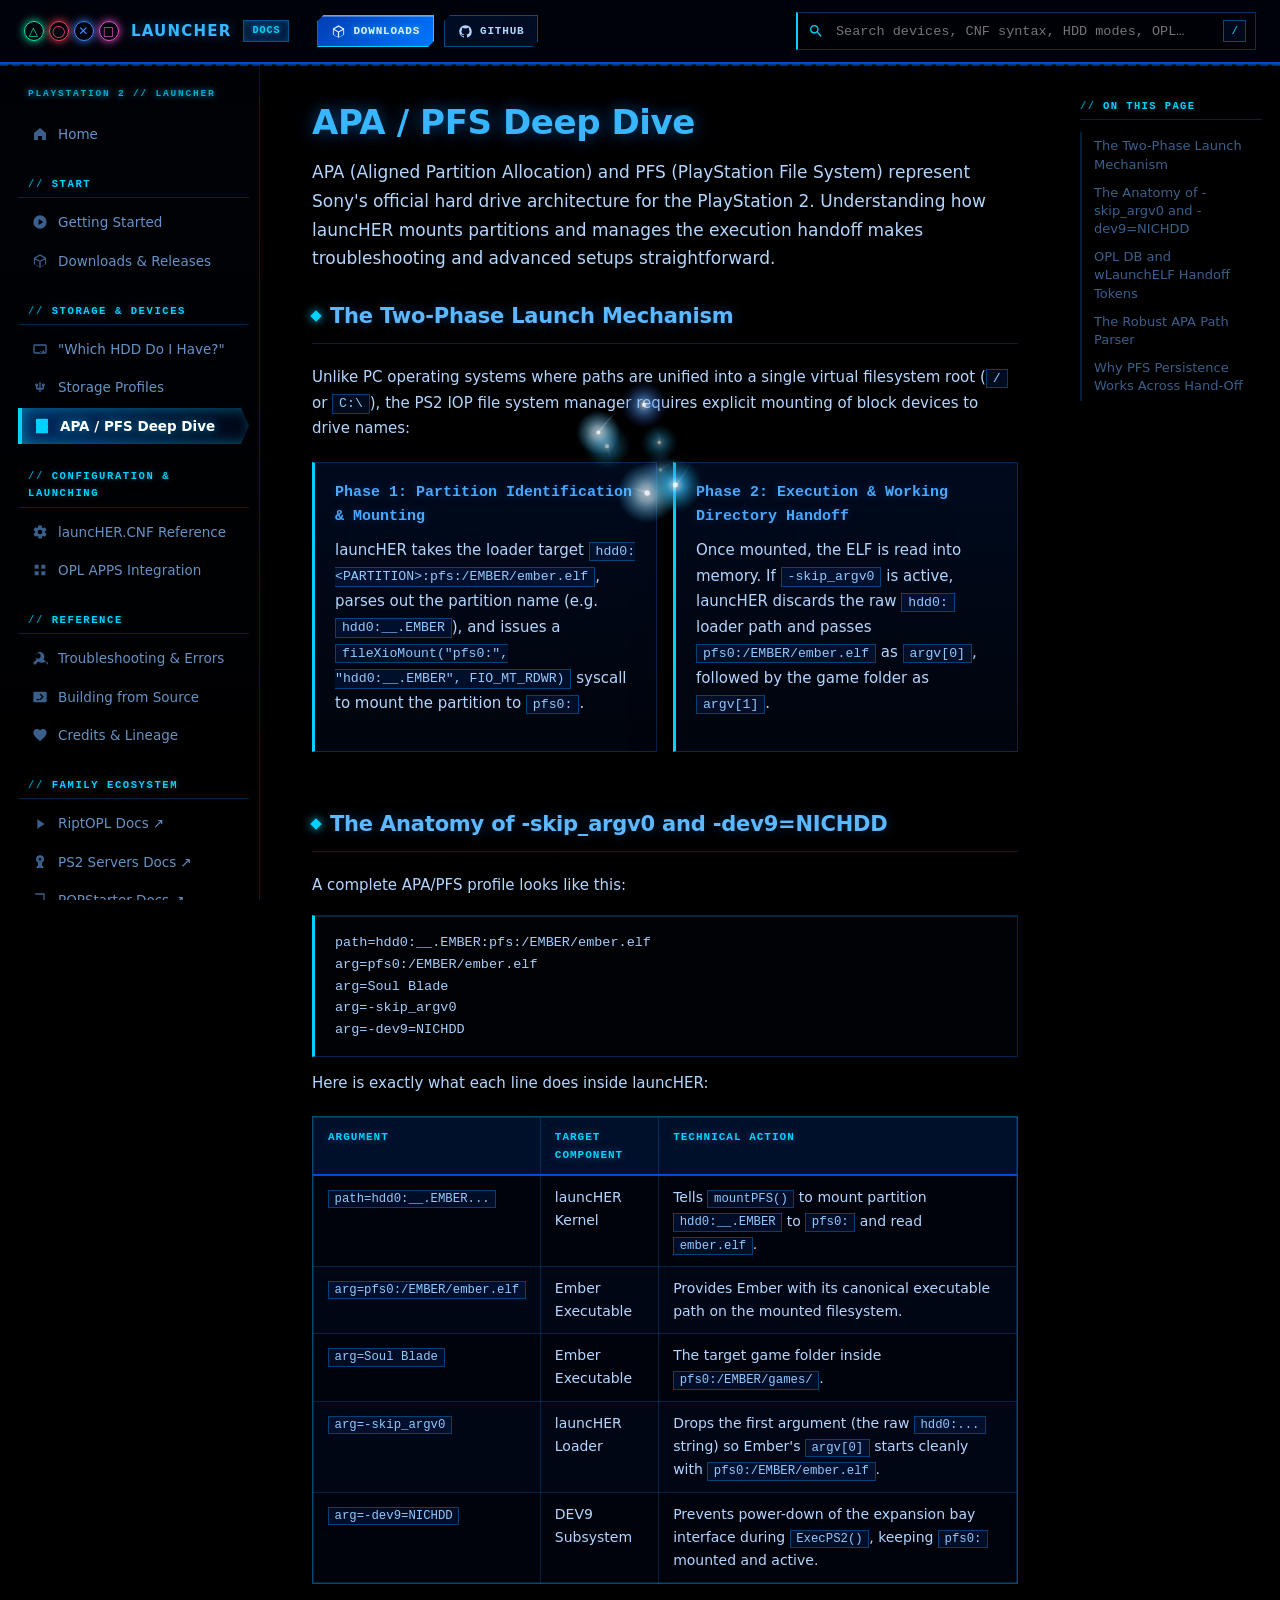
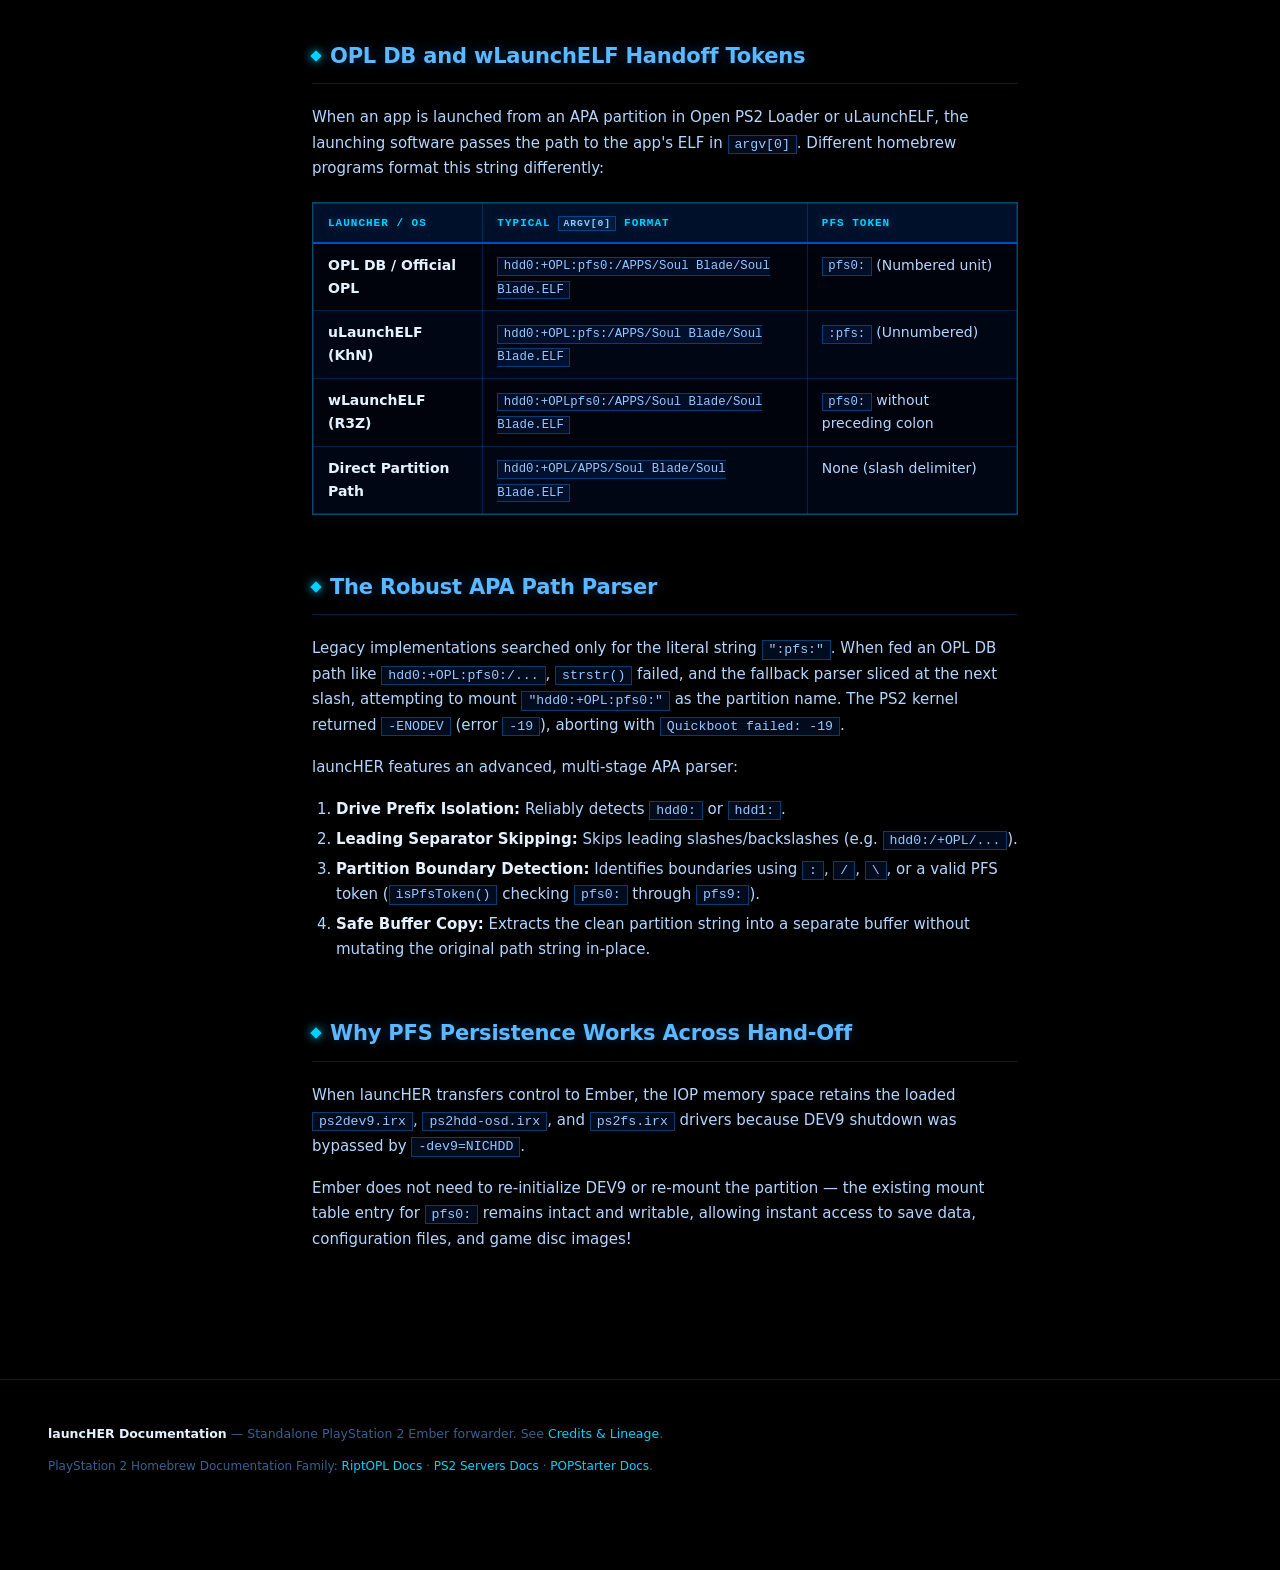
==== docs/apa-pfs.html @ 9c0eaa21 "docs: add GitHub Pages documentation suite Adds comprehensive GitHub Pages documentation matching Ri" ====
<!doctype html><html lang="en"><head>
<meta charset="utf-8"><meta name="viewport" content="width=device-width,initial-scale=1">
<title>APA / PFS Deep Dive · launcHER Docs</title>
<meta name="description" content="Technical deep dive into PlayStation 2 APA partitions, PFS filesystem mounting, OPL DB handoff tokens, and driver persistence for Ember.">
<link rel="icon" type="image/svg+xml" href="assets/favicon.svg">
<link rel="icon" type="image/png" href="assets/favicon.png">
<meta property="og:site_name" content="launcHER Docs">
<meta property="og:type" content="website">
<link rel="stylesheet" href="assets/style.css">
</head><body data-base="">
<header class="topbar">
  <button class="menu-btn" aria-label="Menu">☰</button>
  <a class="brand" href="index.html">
    <span class="psbtns"><i class="tri">&#9651;</i><i class="cir">&#9711;</i><i class="cro">&#10005;</i><i class="squ">&#9633;</i></span>
    launcHER <small>DOCS</small></a>
  <div class="topbar-actions">
    <a class="topbar-btn primary" href="releases.html" title="Downloads &amp; Releases"><span class="icon icon-releases"></span>Downloads</a>
    <a class="topbar-btn" href="https://github.com/NathanNeurotic/launcHER" target="_blank" rel="noopener" title="GitHub Repository"><span class="icon icon-github"></span>GitHub</a>
  </div>
  <div class="search">
    <span class="ico"></span>
    <input id="q" type="search" placeholder="Search devices, CNF syntax, HDD modes, OPL…  ( / )" autocomplete="off">
    <kbd>/</kbd>
    <div id="results"></div>
  </div>
</header>
<canvas id="ps2-orbs" class="ps2-orbs-canvas" aria-hidden="true"></canvas>
<div class="layout">
  <nav class="sidebar">
    <div class="sidebar-brand-sub">PLAYSTATION 2 // LAUNCHER</div>
    <a href="index.html"><span class="icon icon-home"></span>Home</a>

    <h4>Start</h4>
    <a href="getting-started.html"><span class="icon icon-start"></span>Getting Started</a>
    <a href="releases.html"><span class="icon icon-releases"></span>Downloads &amp; Releases</a>

    <h4>Storage &amp; Devices</h4>
    <a href="hdd-modes.html"><span class="icon icon-hdd"></span>"Which HDD Do I Have?"</a>
    <a href="storage-profiles.html"><span class="icon icon-usb"></span>Storage Profiles</a>
    <a href="apa-pfs.html" class="active"><span class="icon icon-server"></span>APA / PFS Deep Dive</a>

    <h4>Configuration &amp; Launching</h4>
    <a href="configuration.html"><span class="icon icon-settings"></span>launcHER.CNF Reference</a>
    <a href="opl-apps.html"><span class="icon icon-apps"></span>OPL APPS Integration</a>

    <h4>Reference</h4>
    <a href="troubleshooting.html"><span class="icon icon-troubleshoot"></span>Troubleshooting &amp; Errors</a>
    <a href="building.html"><span class="icon icon-terminal"></span>Building from Source</a>
    <a href="credits.html"><span class="icon icon-credits"></span>Credits &amp; Lineage</a>

    <h4 style="margin-top:24px;">Family Ecosystem</h4>
    <a href="https://nathanneurotic.github.io/Open-PS2-Loader/"><span class="icon icon-play"></span>RiptOPL Docs ↗</a>
    <a href="https://nathanneurotic.github.io/PS2-Servers/"><span class="icon icon-netboot"></span>PS2 Servers Docs ↗</a>
    <a href="https://nathanneurotic.github.io/POPSLoader/"><span class="icon icon-book"></span>POPStarter Docs ↗</a>
  </nav>
  <main class="content">

<h1>APA / PFS <span class="g">Deep Dive</span></h1>
<p class="lead">
  APA (Aligned Partition Allocation) and PFS (PlayStation File System) represent Sony's official hard drive architecture for the PlayStation 2. Understanding how launcHER mounts partitions and manages the execution handoff makes troubleshooting and advanced setups straightforward.
</p>

<h2 id="two-phase-handoff">The Two-Phase Launch Mechanism</h2>
<p>
  Unlike PC operating systems where paths are unified into a single virtual filesystem root (<code>/</code> or <code>C:\</code>), the PS2 IOP file system manager requires explicit mounting of block devices to drive names:
</p>

<div class="cards">
  <article class="card">
    <h3>Phase 1: Partition Identification &amp; Mounting</h3>
    <p>
      launcHER takes the loader target <code>hdd0:&lt;PARTITION&gt;:pfs:/EMBER/ember.elf</code>, parses out the partition name (e.g. <code>hdd0:__.EMBER</code>), and issues a <code>fileXioMount("pfs0:", "hdd0:__.EMBER", FIO_MT_RDWR)</code> syscall to mount the partition to <code>pfs0:</code>.
    </p>
  </article>
  <article class="card">
    <h3>Phase 2: Execution &amp; Working Directory Handoff</h3>
    <p>
      Once mounted, the ELF is read into memory. If <code>-skip_argv0</code> is active, launcHER discards the raw <code>hdd0:</code> loader path and passes <code>pfs0:/EMBER/ember.elf</code> as <code>argv[0]</code>, followed by the game folder as <code>argv[1]</code>.
    </p>
  </article>
</div>

<h2 id="why-skip-argv0">The Anatomy of -skip_argv0 and -dev9=NICHDD</h2>
<p>
  A complete APA/PFS profile looks like this:
</p>
<pre><code>path=hdd0:__.EMBER:pfs:/EMBER/ember.elf
arg=pfs0:/EMBER/ember.elf
arg=Soul Blade
arg=-skip_argv0
arg=-dev9=NICHDD</code></pre>

<p>
  Here is exactly what each line does inside launcHER:
</p>

<div class="table-wrap">
  <table>
    <thead>
      <tr>
        <th>Argument</th>
        <th>Target Component</th>
        <th>Technical Action</th>
      </tr>
    </thead>
    <tbody>
      <tr>
        <td><code>path=hdd0:__.EMBER...</code></td>
        <td>launcHER Kernel</td>
        <td>Tells <code>mountPFS()</code> to mount partition <code>hdd0:__.EMBER</code> to <code>pfs0:</code> and read <code>ember.elf</code>.</td>
      </tr>
      <tr>
        <td><code>arg=pfs0:/EMBER/ember.elf</code></td>
        <td>Ember Executable</td>
        <td>Provides Ember with its canonical executable path on the mounted filesystem.</td>
      </tr>
      <tr>
        <td><code>arg=Soul Blade</code></td>
        <td>Ember Executable</td>
        <td>The target game folder inside <code>pfs0:/EMBER/games/</code>.</td>
      </tr>
      <tr>
        <td><code>arg=-skip_argv0</code></td>
        <td>launcHER Loader</td>
        <td>Drops the first argument (the raw <code>hdd0:...</code> string) so Ember's <code>argv[0]</code> starts cleanly with <code>pfs0:/EMBER/ember.elf</code>.</td>
      </tr>
      <tr>
        <td><code>arg=-dev9=NICHDD</code></td>
        <td>DEV9 Subsystem</td>
        <td>Prevents power-down of the expansion bay interface during <code>ExecPS2()</code>, keeping <code>pfs0:</code> mounted and active.</td>
      </tr>
    </tbody>
  </table>
</div>

<h2 id="opl-handoff-tokens">OPL DB and wLaunchELF Handoff Tokens</h2>
<p>
  When an app is launched from an APA partition in Open PS2 Loader or uLaunchELF, the launching software passes the path to the app's ELF in <code>argv[0]</code>. Different homebrew programs format this string differently:
</p>

<div class="table-wrap">
  <table>
    <thead>
      <tr>
        <th>Launcher / OS</th>
        <th>Typical <code>argv[0]</code> Format</th>
        <th>PFS Token</th>
      </tr>
    </thead>
    <tbody>
      <tr>
        <td><b>OPL DB / Official OPL</b></td>
        <td><code>hdd0:+OPL:pfs0:/APPS/Soul Blade/Soul Blade.ELF</code></td>
        <td><code>pfs0:</code> (Numbered unit)</td>
      </tr>
      <tr>
        <td><b>uLaunchELF (KhN)</b></td>
        <td><code>hdd0:+OPL:pfs:/APPS/Soul Blade/Soul Blade.ELF</code></td>
        <td><code>:pfs:</code> (Unnumbered)</td>
      </tr>
      <tr>
        <td><b>wLaunchELF (R3Z)</b></td>
        <td><code>hdd0:+OPLpfs0:/APPS/Soul Blade/Soul Blade.ELF</code></td>
        <td><code>pfs0:</code> without preceding colon</td>
      </tr>
      <tr>
        <td><b>Direct Partition Path</b></td>
        <td><code>hdd0:+OPL/APPS/Soul Blade/Soul Blade.ELF</code></td>
        <td>None (slash delimiter)</td>
      </tr>
    </tbody>
  </table>
</div>

<h2 id="parser-architecture">The Robust APA Path Parser</h2>
<p>
  Legacy implementations searched only for the literal string <code>":pfs:"</code>. When fed an OPL DB path like <code>hdd0:+OPL:pfs0:/...</code>, <code>strstr()</code> failed, and the fallback parser sliced at the next slash, attempting to mount <code>"hdd0:+OPL:pfs0:"</code> as the partition name. The PS2 kernel returned <code>-ENODEV</code> (error <code>-19</code>), aborting with <code>Quickboot failed: -19</code>.
</p>
<p>
  launcHER features an advanced, multi-stage APA parser:
</p>
<ol>
  <li><b>Drive Prefix Isolation:</b> Reliably detects <code>hdd0:</code> or <code>hdd1:</code>.</li>
  <li><b>Leading Separator Skipping:</b> Skips leading slashes/backslashes (e.g. <code>hdd0:/+OPL/...</code>).</li>
  <li><b>Partition Boundary Detection:</b> Identifies boundaries using <code>:</code>, <code>/</code>, <code>\</code>, or a valid PFS token (<code>isPfsToken()</code> checking <code>pfs0:</code> through <code>pfs9:</code>).</li>
  <li><b>Safe Buffer Copy:</b> Extracts the clean partition string into a separate buffer without mutating the original path string in-place.</li>
</ol>

<h2 id="pfs-persistence">Why PFS Persistence Works Across Hand-Off</h2>
<p>
  When launcHER transfers control to Ember, the IOP memory space retains the loaded <code>ps2dev9.irx</code>, <code>ps2hdd-osd.irx</code>, and <code>ps2fs.irx</code> drivers because DEV9 shutdown was bypassed by <code>-dev9=NICHDD</code>.
</p>
<p>
  Ember does not need to re-initialize DEV9 or re-mount the partition — the existing mount table entry for <code>pfs0:</code> remains intact and writable, allowing instant access to save data, configuration files, and game disc images!
</p>

</main>
  <aside class="toc"><div class="toc-h">On this page</div><nav id="toc-nav"></nav></aside>
</div>
<footer>
  <p><b>launcHER Documentation</b> &mdash; Standalone PlayStation 2 Ember forwarder.
  See <a href="credits.html">Credits &amp; Lineage</a>.</p>
  <p class="prov-inline">PlayStation 2 Homebrew Documentation Family:
  <a href="https://nathanneurotic.github.io/Open-PS2-Loader/">RiptOPL Docs</a> &middot;
  <a href="https://nathanneurotic.github.io/PS2-Servers/">PS2 Servers Docs</a> &middot;
  <a href="https://nathanneurotic.github.io/POPSLoader/">POPStarter Docs</a>.</p>
</footer>
<script src="assets/app.js"></script>
</body></html>
---- docs/assets/style.css ----
/* RiptOPL Docs — Authentic PlayStation 2 OSDSYS Menu & Boot Screen Design System.
   Theme: Pitch black void, drifting volumetric dark blue fog, luminous ice-blue typography, sharp silicon edges.
   100% self-contained (zero external CDN or web font dependencies). */
:root {
  /* PS2 OSDSYS Pitch Black & Dark Blue Fog Void */
  --bg: #000000;
  --bg-deep: #000206;
  --bg-fog: #000918;
  --panel: rgba(0, 10, 28, 0.85);
  --panel2: rgba(0, 16, 42, 0.90);
  --panel-hover: rgba(0, 26, 68, 0.95);

  /* Authentic PS2 OSDSYS Phosphor / Crystal Blue Typography */
  --ink: #b2d6ff;         /* Pale luminous ice-blue body text (sharp, readable, AAA contrast on black) */
  --ink-bright: #e4f2ff;  /* Emphasized white-blue crystal highlight */
  --ink2: #6592c6;        /* Medium atmospheric console blue for secondary text */
  --ink3: #3b5f8c;        /* Deep twilight navy for subtle details and borders */

  /* PS2 Laser Lines & Silicon Traces */
  --line: rgba(0, 140, 255, 0.22);
  --line2: rgba(0, 180, 255, 0.42);
  --line-glow: rgba(0, 210, 255, 0.75);

  /* PS2 Luminescence & System Accents */
  --ps-blue: #004cd0;
  --ps-cyan: #00d2ff;
  --ps-text-blue: #38b6ff;
  --accent: #0070f0;
  --accent2: #48a8ff;
  --accent-ghost: rgba(0, 110, 255, 0.16);
  --accent-glow: rgba(0, 200, 255, 0.45);

  /* Authentic PlayStation Controller Jewel Tones */
  --ps-tri: #00f0aa;
  --ps-o: #ff4359;
  --ps-x: #4488ff;
  --ps-sq: #f055d0;

  /* System Telemetry & Status */
  --good: #00f0aa;
  --warn: #ffb830;
  --bad: #ff4359;
  --info: #00d2ff;

  /* System Font Stacks */
  --mono: ui-monospace, "Cascadia Code", "Consolas", "SF Mono", Menlo, monospace;
  --sans: "Segoe UI", system-ui, -apple-system, Roboto, Helvetica, Arial, sans-serif;
  --maxw: 1380px;
}

* { box-sizing: border-box; }
html { scroll-behavior: smooth; background-color: #000000; }

body {
  margin: 0;
  color: var(--ink);
  font-family: var(--sans);
  font-size: 15px;
  line-height: 1.65;
  -webkit-font-smoothing: antialiased;
  -moz-osx-font-smoothing: grayscale;
  background-color: #000000;
  position: relative;
  min-height: 100vh;
  overflow-x: hidden;
}

/* ---- PS2 OSDSYS Volumetric Dark Blue Fog Atmosphere ---- */
body::before {
  content: "";
  position: fixed;
  top: -10%;
  left: -10%;
  width: 120%;
  height: 120%;
  z-index: -2;
  pointer-events: none;
  background-color: #000000;
  background-image:
    /* Swirling clusters of deep royal / midnight blue fog banks */
    radial-gradient(ellipse 950px 650px at 15% 15%, rgba(0, 34, 100, 0.50), transparent 72%),
    radial-gradient(ellipse 1100px 750px at 85% 25%, rgba(0, 50, 140, 0.42), transparent 70%),
    radial-gradient(ellipse 850px 700px at 50% 60%, rgba(0, 20, 68, 0.60), transparent 75%),
    radial-gradient(ellipse 1200px 900px at 20% 85%, rgba(0, 38, 115, 0.46), transparent 72%),
    radial-gradient(ellipse 950px 650px at 80% 90%, rgba(0, 30, 88, 0.52), transparent 70%),
    /* Dense central atmospheric void */
    radial-gradient(circle 800px at 50% 30%, rgba(0, 22, 65, 0.65), transparent 75%);
  background-size: 100% 100%;
  animation: osd-fog-drift 26s ease-in-out infinite alternate;
  will-change: transform;
}

@keyframes osd-fog-drift {
  0% {
    transform: scale(1) translate(0, 0);
    opacity: 0.85;
  }
  50% {
    transform: scale(1.04) translate(-1.5%, 2%);
    opacity: 1;
  }
  100% {
    transform: scale(1.02) translate(1.5%, -1.5%);
    opacity: 0.90;
  }
}

/* PS2 Seven Towers Vertical Data Pillars & Atmospheric Vignette */
body::after {
  content: "";
  position: fixed;
  top: 0;
  left: 0;
  right: 0;
  bottom: 0;
  z-index: -1;
  pointer-events: none;
  background-image:
    /* Seven Towers architectural sound pillar light shafts in the background */
    repeating-linear-gradient(90deg, transparent 0, transparent 116px, rgba(0, 100, 255, 0.015) 116px, rgba(0, 180, 255, 0.04) 118px, transparent 120px),
    /* Faint CRT OSD phosphor line texture */
    linear-gradient(rgba(0, 0, 0, 0) 50%, rgba(0, 0, 0, 0.22) 50%),
    /* Deep black edge vignette keeping the focus centered */
    radial-gradient(ellipse at 50% 45%, transparent 45%, rgba(0, 0, 0, 0.82) 100%);
  background-size: 960px 100%, 100% 4px, 100% 100%;
}

a { color: var(--ps-cyan); text-decoration: none; transition: all 0.15s ease; }
a:hover { color: #ffffff; text-shadow: 0 0 10px var(--ps-cyan); text-decoration: none; }
strong, b { color: var(--ink-bright); font-weight: 700; }
code, kbd, pre { font-family: var(--mono); }
img { max-width: 100%; border: 1px solid var(--line2); }

/* ---- Console Vector Icon System ---- */
.icon {
  display: inline-block;
  width: 16px;
  height: 16px;
  vertical-align: -0.15em;
  background-color: currentColor;
  -webkit-mask-size: contain;
  mask-size: contain;
  -webkit-mask-repeat: no-repeat;
  mask-repeat: no-repeat;
  -webkit-mask-position: center;
  mask-position: center;
  flex-shrink: 0;
  transition: transform 0.15s ease, filter 0.15s ease;
}

.icon-home { -webkit-mask-image: url('data:image/svg+xml,%3Csvg%20xmlns%3D%22http%3A//www.w3.org/2000/svg%22%20viewBox%3D%220%200%2024%2024%22%3E%3Cpath%20fill%3D%22%23000%22%20d%3D%22M3%2010.5L12%203l9%207.5V20a1%201%200%200%201-1%201h-5v-6h-6v6H4a1%201%200%200%201-1-1v-9.5z%22/%3E%3C/svg%3E'); mask-image: url('data:image/svg+xml,%3Csvg%20xmlns%3D%22http%3A//www.w3.org/2000/svg%22%20viewBox%3D%220%200%2024%2024%22%3E%3Cpath%20fill%3D%22%23000%22%20d%3D%22M3%2010.5L12%203l9%207.5V20a1%201%200%200%201-1%201h-5v-6h-6v6H4a1%201%200%200%201-1-1v-9.5z%22/%3E%3C/svg%3E'); }
.icon-start { -webkit-mask-image: url('data:image/svg+xml,%3Csvg%20xmlns%3D%22http%3A//www.w3.org/2000/svg%22%20viewBox%3D%220%200%2024%2024%22%3E%3Cpath%20fill%3D%22%23000%22%20d%3D%22M12%202a10%2010%200%201%200%2010%2010A10%2010%200%200%200%2012%202zm-2%2014.5v-9l7%204.5-7%204.5z%22/%3E%3C/svg%3E'); mask-image: url('data:image/svg+xml,%3Csvg%20xmlns%3D%22http%3A//www.w3.org/2000/svg%22%20viewBox%3D%220%200%2024%2024%22%3E%3Cpath%20fill%3D%22%23000%22%20d%3D%22M12%202a10%2010%200%201%200%2010%2010A10%2010%200%200%200%2012%202zm-2%2014.5v-9l7%204.5-7%204.5z%22/%3E%3C/svg%3E'); }
.icon-install { -webkit-mask-image: url('data:image/svg+xml,%3Csvg%20xmlns%3D%22http%3A//www.w3.org/2000/svg%22%20viewBox%3D%220%200%2024%2024%22%3E%3Cpath%20fill%3D%22%23000%22%20d%3D%22M19%209h-4V3H9v6H5l7%207%207-7zM5%2018v2h14v-2H5z%22/%3E%3C/svg%3E'); mask-image: url('data:image/svg+xml,%3Csvg%20xmlns%3D%22http%3A//www.w3.org/2000/svg%22%20viewBox%3D%220%200%2024%2024%22%3E%3Cpath%20fill%3D%22%23000%22%20d%3D%22M19%209h-4V3H9v6H5l7%207%207-7zM5%2018v2h14v-2H5z%22/%3E%3C/svg%3E'); }
.icon-usb { -webkit-mask-image: url('data:image/svg+xml,%3Csvg%20xmlns%3D%22http%3A//www.w3.org/2000/svg%22%20viewBox%3D%220%200%2024%2024%22%3E%3Cpath%20fill%3D%22%23000%22%20d%3D%22M15%207v4h1v2h-3V8h1L12%204%2010%208h1v5H8v-2h1V7H5v4h1v3a2%202%200%200%200%202%202h3v4h2v-4h3a2%202%200%200%200%202-2v-3h1V7h-4z%22/%3E%3C/svg%3E'); mask-image: url('data:image/svg+xml,%3Csvg%20xmlns%3D%22http%3A//www.w3.org/2000/svg%22%20viewBox%3D%220%200%2024%2024%22%3E%3Cpath%20fill%3D%22%23000%22%20d%3D%22M15%207v4h1v2h-3V8h1L12%204%2010%208h1v5H8v-2h1V7H5v4h1v3a2%202%200%200%200%202%202h3v4h2v-4h3a2%202%200%200%200%202-2v-3h1V7h-4z%22/%3E%3C/svg%3E'); }
.icon-mmce { -webkit-mask-image: url('data:image/svg+xml,%3Csvg%20xmlns%3D%22http%3A//www.w3.org/2000/svg%22%20viewBox%3D%220%200%2024%2024%22%3E%3Cpath%20fill%3D%22%23000%22%20d%3D%22M18%202H9L4%207v14a1%201%200%200%200%201%201h13a1%201%200%200%200%201-1V3a1%201%200%200%200-1-1zm-1%2018H6V8.5L9.5%204H17v16zm-7-11h2v4h-2zm3%200h2v4h-2z%22/%3E%3C/svg%3E'); mask-image: url('data:image/svg+xml,%3Csvg%20xmlns%3D%22http%3A//www.w3.org/2000/svg%22%20viewBox%3D%220%200%2024%2024%22%3E%3Cpath%20fill%3D%22%23000%22%20d%3D%22M18%202H9L4%207v14a1%201%200%200%200%201%201h13a1%201%200%200%200%201-1V3a1%201%200%200%200-1-1zm-1%2018H6V8.5L9.5%204H17v16zm-7-11h2v4h-2zm3%200h2v4h-2z%22/%3E%3C/svg%3E'); }
.icon-smb { -webkit-mask-image: url('data:image/svg+xml,%3Csvg%20xmlns%3D%22http%3A//www.w3.org/2000/svg%22%20viewBox%3D%220%200%2024%2024%22%3E%3Cpath%20fill%3D%22%23000%22%20d%3D%22M4%204h16a1%201%200%200%201%201%201v5a1%201%200%200%201-1%201H4a1%201%200%200%201-1-1V5a1%201%200%200%201%201-1zm0%209h16a1%201%200%200%201%201%201v5a1%201%200%200%201-1%201H4a1%201%200%200%201-1-1v-5a1%201%200%200%201%201-1zm2-7v2h2V6H6zm0%209v2h2v-2H6zm10-9h2v2h-2V6zm0%209h2v2h-2v-2z%22/%3E%3C/svg%3E'); mask-image: url('data:image/svg+xml,%3Csvg%20xmlns%3D%22http%3A//www.w3.org/2000/svg%22%20viewBox%3D%220%200%2024%2024%22%3E%3Cpath%20fill%3D%22%23000%22%20d%3D%22M4%204h16a1%201%200%200%201%201%201v5a1%201%200%200%201-1%201H4a1%201%200%200%201-1-1V5a1%201%200%200%201%201-1zm0%209h16a1%201%200%200%201%201%201v5a1%201%200%200%201-1%201H4a1%201%200%200%201-1-1v-5a1%201%200%200%201%201-1zm2-7v2h2V6H6zm0%209v2h2v-2H6zm10-9h2v2h-2V6zm0%209h2v2h-2v-2z%22/%3E%3C/svg%3E'); }
.icon-hdd { -webkit-mask-image: url('data:image/svg+xml,%3Csvg%20xmlns%3D%22http%3A//www.w3.org/2000/svg%22%20viewBox%3D%220%200%2024%2024%22%3E%3Cpath%20fill%3D%22%23000%22%20d%3D%22M4%205h16a2%202%200%200%201%202%202v10a2%202%200%200%201-2%202H4a2%202%200%200%201-2-2V7a2%202%200%200%201%202-2zm0%202v10h16V7H4zm13%207a1.5%201.5%200%201%200%200%203%201.5%201.5%200%200%200%200-3zm-4%201.5a1.5%201.5%200%201%200%200%203%201.5%201.5%200%200%200%200-3z%22/%3E%3C/svg%3E'); mask-image: url('data:image/svg+xml,%3Csvg%20xmlns%3D%22http%3A//www.w3.org/2000/svg%22%20viewBox%3D%220%200%2024%2024%22%3E%3Cpath%20fill%3D%22%23000%22%20d%3D%22M4%205h16a2%202%200%200%201%202%202v10a2%202%200%200%201-2%202H4a2%202%200%200%201-2-2V7a2%202%200%200%201%202-2zm0%202v10h16V7H4zm13%207a1.5%201.5%200%201%200%200%203%201.5%201.5%200%200%200%200-3zm-4%201.5a1.5%201.5%200%201%200%200%203%201.5%201.5%200%200%200%200-3z%22/%3E%3C/svg%3E'); }
.icon-netboot { -webkit-mask-image: url('data:image/svg+xml,%3Csvg%20xmlns%3D%22http%3A//www.w3.org/2000/svg%22%20viewBox%3D%220%200%2024%2024%22%3E%3Cpath%20fill%3D%22%23000%22%20d%3D%22M12%202a6%206%200%200%200-6%206c0%202.2%201.2%204.1%203%205.1V18H7v3h10v-3h-2v-4.9c1.8-1%203-2.9%203-5.1a6%206%200%200%200-6-6zm-2%206a2%202%200%201%201%204%200%202%202%200%200%201-4%200z%22/%3E%3C/svg%3E'); mask-image: url('data:image/svg+xml,%3Csvg%20xmlns%3D%22http%3A//www.w3.org/2000/svg%22%20viewBox%3D%220%200%2024%2024%22%3E%3Cpath%20fill%3D%22%23000%22%20d%3D%22M12%202a6%206%200%200%200-6%206c0%202.2%201.2%204.1%203%205.1V18H7v3h10v-3h-2v-4.9c1.8-1%203-2.9%203-5.1a6%206%200%200%200-6-6zm-2%206a2%202%200%201%201%204%200%202%202%200%200%201-4%200z%22/%3E%3C/svg%3E'); }
.icon-http { -webkit-mask-image: url('data:image/svg+xml,%3Csvg%20xmlns%3D%22http%3A//www.w3.org/2000/svg%22%20viewBox%3D%220%200%2024%2024%22%3E%3Cpath%20fill%3D%22%23000%22%20d%3D%22M12%202a10%2010%200%201%200%2010%2010A10%2010%200%200%200%2012%202zm7.9%209h-3.9a15.7%2015.7%200%200%200-1.3-5A8%208%200%200%201%2019.9%2011zM12%204a14%2014%200%200%201%201.9%207h-3.8A14%2014%200%200%201%2012%204zM4.1%2013h3.9a15.7%2015.7%200%200%200%201.3%205A8%208%200%200%201%204.1%2013zm3.9-2H4.1A8%208%200%200%201%209.3%206a15.7%2015.7%200%200%200-1.3%205zm4%209a14%2014%200%200%201-1.9-7h3.8A14%2014%200%200%201%2012%2020zm2.7-2a15.7%2015.7%200%200%200%201.3-5h3.9a8%208%200%200%201-5.2%205z%22/%3E%3C/svg%3E'); mask-image: url('data:image/svg+xml,%3Csvg%20xmlns%3D%22http%3A//www.w3.org/2000/svg%22%20viewBox%3D%220%200%2024%2024%22%3E%3Cpath%20fill%3D%22%23000%22%20d%3D%22M12%202a10%2010%200%201%200%2010%2010A10%2010%200%200%200%2012%202zm7.9%209h-3.9a15.7%2015.7%200%200%200-1.3-5A8%208%200%200%201%2019.9%2011zM12%204a14%2014%200%200%201%201.9%207h-3.8A14%2014%200%200%201%2012%204zM4.1%2013h3.9a15.7%2015.7%200%200%200%201.3%205A8%208%200%200%201%204.1%2013zm3.9-2H4.1A8%208%200%200%201%209.3%206a15.7%2015.7%200%200%200-1.3%205zm4%209a14%2014%200%200%201-1.9-7h3.8A14%2014%200%200%201%2012%2020zm2.7-2a15.7%2015.7%200%200%200%201.3-5h3.9a8%208%200%200%201-5.2%205z%22/%3E%3C/svg%3E'); }
.icon-ps1 { -webkit-mask-image: url('data:image/svg+xml,%3Csvg%20xmlns%3D%22http%3A//www.w3.org/2000/svg%22%20viewBox%3D%220%200%2024%2024%22%3E%3Cpath%20fill%3D%22%23000%22%20d%3D%22M12%202a10%2010%200%201%200%2010%2010A10%2010%200%200%200%2012%202zm0%2018a8%208%200%201%201%208-8%208%208%200%200%201-8%208zm0-11a3%203%200%201%200%203%203%203%203%200%200%200-3-3zm0%204a1%201%200%201%201%201-1%201%201%200%200%201-1%201z%22/%3E%3C/svg%3E'); mask-image: url('data:image/svg+xml,%3Csvg%20xmlns%3D%22http%3A//www.w3.org/2000/svg%22%20viewBox%3D%220%200%2024%2024%22%3E%3Cpath%20fill%3D%22%23000%22%20d%3D%22M12%202a10%2010%200%201%200%2010%2010A10%2010%200%200%200%2012%202zm0%2018a8%208%200%201%201%208-8%208%208%200%200%201-8%208zm0-11a3%203%200%201%200%203%203%203%203%200%200%200-3-3zm0%204a1%201%200%201%201%201-1%201%201%200%200%201-1%201z%22/%3E%3C/svg%3E'); }
.icon-neutrino { -webkit-mask-image: url('data:image/svg+xml,%3Csvg%20xmlns%3D%22http%3A//www.w3.org/2000/svg%22%20viewBox%3D%220%200%2024%2024%22%3E%3Cpath%20fill%3D%22%23000%22%20d%3D%22M12%207a5%205%200%201%200%205%205%205%205%200%200%200-5-5zm0%208a3%203%200%201%201%203-3%203%203%200%200%201-3%203zm9-4h-2a7%207%200%200%200-5-5V4a9%209%200%200%201%207%207zm-8-7v2a7%207%200%200%200-5%205H4a9%209%200%200%201%207-7zm-7%208h2a7%207%200%200%200%205%205v2a9%209%200%200%201-7-7zm8%207v-2a7%207%200%200%200%205-5h2a9%209%200%200%201-7%207z%22/%3E%3C/svg%3E'); mask-image: url('data:image/svg+xml,%3Csvg%20xmlns%3D%22http%3A//www.w3.org/2000/svg%22%20viewBox%3D%220%200%2024%2024%22%3E%3Cpath%20fill%3D%22%23000%22%20d%3D%22M12%207a5%205%200%201%200%205%205%205%205%200%200%200-5-5zm0%208a3%203%200%201%201%203-3%203%203%200%200%201-3%203zm9-4h-2a7%207%200%200%200-5-5V4a9%209%200%200%201%207%207zm-8-7v2a7%207%200%200%200-5%205H4a9%209%200%200%201%207-7zm-7%208h2a7%207%200%200%200%205%205v2a9%209%200%200%201-7-7zm8%207v-2a7%207%200%200%200%205-5h2a9%209%200%200%201-7%207z%22/%3E%3C/svg%3E'); }
.icon-coverflow { -webkit-mask-image: url('data:image/svg+xml,%3Csvg%20xmlns%3D%22http%3A//www.w3.org/2000/svg%22%20viewBox%3D%220%200%2024%2024%22%3E%3Cpath%20fill%3D%22%23000%22%20d%3D%22M4%206h3v12H4zm13%200h3v12h-3zm-6-2h4v16h-4z%22/%3E%3C/svg%3E'); mask-image: url('data:image/svg+xml,%3Csvg%20xmlns%3D%22http%3A//www.w3.org/2000/svg%22%20viewBox%3D%220%200%2024%2024%22%3E%3Cpath%20fill%3D%22%23000%22%20d%3D%22M4%206h3v12H4zm13%200h3v12h-3zm-6-2h4v16h-4z%22/%3E%3C/svg%3E'); }
.icon-favorites { -webkit-mask-image: url('data:image/svg+xml,%3Csvg%20xmlns%3D%22http%3A//www.w3.org/2000/svg%22%20viewBox%3D%220%200%2024%2024%22%3E%3Cpath%20fill%3D%22%23000%22%20d%3D%22M12%202l3.09%206.26L22%209.27l-5%204.87%201.18%206.88L12%2017.77l-6.18%203.25L7%2014.14%202%209.27l6.91-1.01L12%202z%22/%3E%3C/svg%3E'); mask-image: url('data:image/svg+xml,%3Csvg%20xmlns%3D%22http%3A//www.w3.org/2000/svg%22%20viewBox%3D%220%200%2024%2024%22%3E%3Cpath%20fill%3D%22%23000%22%20d%3D%22M12%202l3.09%206.26L22%209.27l-5%204.87%201.18%206.88L12%2017.77l-6.18%203.25L7%2014.14%202%209.27l6.91-1.01L12%202z%22/%3E%3C/svg%3E'); }
.icon-apps { -webkit-mask-image: url('data:image/svg+xml,%3Csvg%20xmlns%3D%22http%3A//www.w3.org/2000/svg%22%20viewBox%3D%220%200%2024%2024%22%3E%3Cpath%20fill%3D%22%23000%22%20d%3D%22M4%204h6v6H4zm10%200h6v6h-6zM4%2014h6v6H4zm10%200h6v6h-6z%22/%3E%3C/svg%3E'); mask-image: url('data:image/svg+xml,%3Csvg%20xmlns%3D%22http%3A//www.w3.org/2000/svg%22%20viewBox%3D%220%200%2024%2024%22%3E%3Cpath%20fill%3D%22%23000%22%20d%3D%22M4%204h6v6H4zm10%200h6v6h-6zM4%2014h6v6H4zm10%200h6v6h-6z%22/%3E%3C/svg%3E'); }
.icon-settings-pergame { -webkit-mask-image: url('data:image/svg+xml,%3Csvg%20xmlns%3D%22http%3A//www.w3.org/2000/svg%22%20viewBox%3D%220%200%2024%2024%22%3E%3Cpath%20fill%3D%22%23000%22%20d%3D%22M4%206h10v2H4zm0%2010h6v2H4zm10-3H4v2h10zm2-4h4v2h-4zm-4%204h8v2h-8zm6%203h2v2h-2z%22/%3E%3C/svg%3E'); mask-image: url('data:image/svg+xml,%3Csvg%20xmlns%3D%22http%3A//www.w3.org/2000/svg%22%20viewBox%3D%220%200%2024%2024%22%3E%3Cpath%20fill%3D%22%23000%22%20d%3D%22M4%206h10v2H4zm0%2010h6v2H4zm10-3H4v2h10zm2-4h4v2h-4zm-4%204h8v2h-8zm6%203h2v2h-2z%22/%3E%3C/svg%3E'); }
.icon-gsm { -webkit-mask-image: url('data:image/svg+xml,%3Csvg%20xmlns%3D%22http%3A//www.w3.org/2000/svg%22%20viewBox%3D%220%200%2024%2024%22%3E%3Cpath%20fill%3D%22%23000%22%20d%3D%22M21%204H3a1%201%200%200%200-1%201v12a1%201%200%200%200%201%201h7v2H8v2h8v-2h-2v-2h7a1%201%200%200%200%201-1V5a1%201%200%200%200-1-1zm-1%2012H4V6h16v10z%22/%3E%3C/svg%3E'); mask-image: url('data:image/svg+xml,%3Csvg%20xmlns%3D%22http%3A//www.w3.org/2000/svg%22%20viewBox%3D%220%200%2024%2024%22%3E%3Cpath%20fill%3D%22%23000%22%20d%3D%22M21%204H3a1%201%200%200%200-1%201v12a1%201%200%200%200%201%201h7v2H8v2h8v-2h-2v-2h7a1%201%200%200%200%201-1V5a1%201%200%200%200-1-1zm-1%2012H4V6h16v10z%22/%3E%3C/svg%3E'); }
.icon-igr { -webkit-mask-image: url('data:image/svg+xml,%3Csvg%20xmlns%3D%22http%3A//www.w3.org/2000/svg%22%20viewBox%3D%220%200%2024%2024%22%3E%3Cpath%20fill%3D%22%23000%22%20d%3D%22M12%204V1L8%205l4%204V6a6%206%200%201%201-6%206H4a8%208%200%201%200%208-8z%22/%3E%3C/svg%3E'); mask-image: url('data:image/svg+xml,%3Csvg%20xmlns%3D%22http%3A//www.w3.org/2000/svg%22%20viewBox%3D%220%200%2024%2024%22%3E%3Cpath%20fill%3D%22%23000%22%20d%3D%22M12%204V1L8%205l4%204V6a6%206%200%201%201-6%206H4a8%208%200%201%200%208-8z%22/%3E%3C/svg%3E'); }
.icon-vmc { -webkit-mask-image: url('data:image/svg+xml,%3Csvg%20xmlns%3D%22http%3A//www.w3.org/2000/svg%22%20viewBox%3D%220%200%2024%2024%22%3E%3Cpath%20fill%3D%22%23000%22%20d%3D%22M6%203h12a2%202%200%200%201%202%202v14a2%202%200%200%201-2%202H6a2%202%200%200%201-2-2V5a2%202%200%200%201%202-2zm1%203v3h10V6H7zm0%205v2h10v-2H7zm0%204v2h10v-2H7z%22/%3E%3C/svg%3E'); mask-image: url('data:image/svg+xml,%3Csvg%20xmlns%3D%22http%3A//www.w3.org/2000/svg%22%20viewBox%3D%220%200%2024%2024%22%3E%3Cpath%20fill%3D%22%23000%22%20d%3D%22M6%203h12a2%202%200%200%201%202%202v14a2%202%200%200%201-2%202H6a2%202%200%200%201-2-2V5a2%202%200%200%201%202-2zm1%203v3h10V6H7zm0%205v2h10v-2H7zm0%204v2h10v-2H7z%22/%3E%3C/svg%3E'); }
.icon-cheats { -webkit-mask-image: url('data:image/svg+xml,%3Csvg%20xmlns%3D%22http%3A//www.w3.org/2000/svg%22%20viewBox%3D%220%200%2024%2024%22%3E%3Cpath%20fill%3D%22%23000%22%20d%3D%22M21%206H3a2%202%200%200%200-2%202v8a2%202%200%200%200%202%202h18a2%202%200%200%200%202-2V8a2%202%200%200%200-2-2zm-11%207H8v2H6v-2H4v-2h2V9h2v2h2v2zm7%201a1.5%201.5%200%201%201%200-3%201.5%201.5%200%200%201%200%203zm2-3a1.5%201.5%200%201%201%200-3%201.5%201.5%200%200%201%200%203z%22/%3E%3C/svg%3E'); mask-image: url('data:image/svg+xml,%3Csvg%20xmlns%3D%22http%3A//www.w3.org/2000/svg%22%20viewBox%3D%220%200%2024%2024%22%3E%3Cpath%20fill%3D%22%23000%22%20d%3D%22M21%206H3a2%202%200%200%200-2%202v8a2%202%200%200%200%202%202h18a2%202%200%200%200%202-2V8a2%202%200%200%200-2-2zm-11%207H8v2H6v-2H4v-2h2V9h2v2h2v2zm7%201a1.5%201.5%200%201%201%200-3%201.5%201.5%200%200%201%200%203zm2-3a1.5%201.5%200%201%201%200-3%201.5%201.5%200%200%201%200%203z%22/%3E%3C/svg%3E'); }
.icon-ra { -webkit-mask-image: url('data:image/svg+xml,%3Csvg%20xmlns%3D%22http%3A//www.w3.org/2000/svg%22%20viewBox%3D%220%200%2024%2024%22%3E%3Cpath%20fill%3D%22%23000%22%20d%3D%22M19%204h-2V3a1%201%200%200%200-1-1H8a1%201%200%200%200-1%201v1H5a2%202%200%200%200-2%202v3a4%204%200%200%200%204%204h.3A6%206%200%200%200%2011%2015.9V18H8v2h8v-2h-3v-2.1a6%206%200%200%200%203.7-2.9h.3a4%204%200%200%200%204-4V6a2%202%200%200%200-2-2zM5%209V6h2v4.8A2%202%200%200%201%205%209zm14%200a2%202%200%200%201-2%201.8V6h2v3z%22/%3E%3C/svg%3E'); mask-image: url('data:image/svg+xml,%3Csvg%20xmlns%3D%22http%3A//www.w3.org/2000/svg%22%20viewBox%3D%220%200%2024%2024%22%3E%3Cpath%20fill%3D%22%23000%22%20d%3D%22M19%204h-2V3a1%201%200%200%200-1-1H8a1%201%200%200%200-1%201v1H5a2%202%200%200%200-2%202v3a4%204%200%200%200%204%204h.3A6%206%200%200%200%2011%2015.9V18H8v2h8v-2h-3v-2.1a6%206%200%200%200%203.7-2.9h.3a4%204%200%200%200%204-4V6a2%202%200%200%200-2-2zM5%209V6h2v4.8A2%202%200%200%201%205%209zm14%200a2%202%200%200%201-2%201.8V6h2v3z%22/%3E%3C/svg%3E'); }
.icon-themes { -webkit-mask-image: url('data:image/svg+xml,%3Csvg%20xmlns%3D%22http%3A//www.w3.org/2000/svg%22%20viewBox%3D%220%200%2024%2024%22%3E%3Cpath%20fill%3D%22%23000%22%20d%3D%22M12%202a10%2010%200%200%200-10%2010%2010%2010%200%200%200%2010%2010c1.7%200%203-1.3%203-3%200-.8-.3-1.5-.8-2-.5-.5-.7-1.1-.7-1.8%200-1.7%201.3-3%203-3h1.5A7%207%200%200%200%2022%2012%2010%2010%200%200%200%2012%202zm-5.5%208a1.5%201.5%200%201%201%200-3%201.5%201.5%200%200%201%200%203zm3-3a1.5%201.5%200%201%201%200-3%201.5%201.5%200%200%201%200%203zm5%200a1.5%201.5%200%201%201%200-3%201.5%201.5%200%200%201%200%203zm3%203a1.5%201.5%200%201%201%200-3%201.5%201.5%200%200%201%200%203z%22/%3E%3C/svg%3E'); mask-image: url('data:image/svg+xml,%3Csvg%20xmlns%3D%22http%3A//www.w3.org/2000/svg%22%20viewBox%3D%220%200%2024%2024%22%3E%3Cpath%20fill%3D%22%23000%22%20d%3D%22M12%202a10%2010%200%200%200-10%2010%2010%2010%200%200%200%2010%2010c1.7%200%203-1.3%203-3%200-.8-.3-1.5-.8-2-.5-.5-.7-1.1-.7-1.8%200-1.7%201.3-3%203-3h1.5A7%207%200%200%200%2022%2012%2010%2010%200%200%200%2012%202zm-5.5%208a1.5%201.5%200%201%201%200-3%201.5%201.5%200%200%201%200%203zm3-3a1.5%201.5%200%201%201%200-3%201.5%201.5%200%200%201%200%203zm5%200a1.5%201.5%200%201%201%200-3%201.5%201.5%200%200%201%200%203zm3%203a1.5%201.5%200%201%201%200-3%201.5%201.5%200%200%201%200%203z%22/%3E%3C/svg%3E'); }
.icon-settings { -webkit-mask-image: url('data:image/svg+xml,%3Csvg%20xmlns%3D%22http%3A//www.w3.org/2000/svg%22%20viewBox%3D%220%200%2024%2024%22%3E%3Cpath%20fill%3D%22%23000%22%20d%3D%22M19.4%2013a7.8%207.8%200%200%200%200-2l2.1-1.6a.5.5%200%200%200%20.1-.6l-2-3.5a.5.5%200%200%200-.6-.2l-2.5%201a7.6%207.6%200%200%200-1.7-1l-.4-2.6A.5.5%200%200%200%2014%202h-4a.5.5%200%200%200-.5.4l-.4%202.6a7.6%207.6%200%200%200-1.7%201l-2.5-1a.5.5%200%200%200-.6.2l-2%203.5a.5.5%200%200%200%20.1.6L4.6%2011a7.8%207.8%200%200%200%200%202l-2.1%201.6a.5.5%200%200%200-.1.6l2%203.5a.5.5%200%200%200%20.6.2l2.5-1a7.6%207.6%200%200%200%201.7%201l.4%202.6a.5.5%200%200%200%20.5.4h4a.5.5%200%200%200%20.5-.4l.4-2.6a7.6%207.6%200%200%200%201.7-1l2.5%201a.5.5%200%200%200%20.6-.2l2-3.5a.5.5%200%200%200-.1-.6L19.4%2013zM12%2015.5A3.5%203.5%200%201%201%2015.5%2012%203.5%203.5%200%200%201%2012%2015.5z%22/%3E%3C/svg%3E'); mask-image: url('data:image/svg+xml,%3Csvg%20xmlns%3D%22http%3A//www.w3.org/2000/svg%22%20viewBox%3D%220%200%2024%2024%22%3E%3Cpath%20fill%3D%22%23000%22%20d%3D%22M19.4%2013a7.8%207.8%200%200%200%200-2l2.1-1.6a.5.5%200%200%200%20.1-.6l-2-3.5a.5.5%200%200%200-.6-.2l-2.5%201a7.6%207.6%200%200%200-1.7-1l-.4-2.6A.5.5%200%200%200%2014%202h-4a.5.5%200%200%200-.5.4l-.4%202.6a7.6%207.6%200%200%200-1.7%201l-2.5-1a.5.5%200%200%200-.6.2l-2%203.5a.5.5%200%200%200%20.1.6L4.6%2011a7.8%207.8%200%200%200%200%202l-2.1%201.6a.5.5%200%200%200-.1.6l2%203.5a.5.5%200%200%200%20.6.2l2.5-1a7.6%207.6%200%200%200%201.7%201l.4%202.6a.5.5%200%200%200%20.5.4h4a.5.5%200%200%200%20.5-.4l.4-2.6a7.6%207.6%200%200%200%201.7-1l2.5%201a.5.5%200%200%200%20.6-.2l2-3.5a.5.5%200%200%200-.1-.6L19.4%2013zM12%2015.5A3.5%203.5%200%201%201%2015.5%2012%203.5%203.5%200%200%201%2012%2015.5z%22/%3E%3C/svg%3E'); }
.icon-controls { -webkit-mask-image: url('data:image/svg+xml,%3Csvg%20xmlns%3D%22http%3A//www.w3.org/2000/svg%22%20viewBox%3D%220%200%2024%2024%22%3E%3Cpath%20fill%3D%22%23000%22%20d%3D%22M21.6%207.2A3%203%200%200%200%2019%206h-2.2l-.7-1.4A1%201%200%200%200%2015.2%204H8.8a1%201%200%200%200-.9.6L7.2%206H5a3%203%200%200%200-2.6%201.2c-1.3%201.8-1.8%205-1.1%208.5.5%202.5%202.1%204.3%204.2%204.3%201.6%200%203-1%203.5-2.6l.4-1.4h5.2l.4%201.4c.5%201.6%201.9%202.6%203.5%202.6%202.1%200%203.7-1.8%204.2-4.3.7-3.5.2-6.7-1.2-8.5zM8%2012H6v2H5v-2H3v-1h2V9h1v2h2v1zm10%202a1%201%200%201%201%200-2%201%201%200%200%201%200%202zm1-3a1%201%200%201%201%200-2%201%201%200%200%201%200%202zm-2%200a1%201%200%201%201%200-2%201%201%200%200%201%200%202zm1-3a1%201%200%201%201%200-2%201%201%200%200%201%200%202z%22/%3E%3C/svg%3E'); mask-image: url('data:image/svg+xml,%3Csvg%20xmlns%3D%22http%3A//www.w3.org/2000/svg%22%20viewBox%3D%220%200%2024%2024%22%3E%3Cpath%20fill%3D%22%23000%22%20d%3D%22M21.6%207.2A3%203%200%200%200%2019%206h-2.2l-.7-1.4A1%201%200%200%200%2015.2%204H8.8a1%201%200%200%200-.9.6L7.2%206H5a3%203%200%200%200-2.6%201.2c-1.3%201.8-1.8%205-1.1%208.5.5%202.5%202.1%204.3%204.2%204.3%201.6%200%203-1%203.5-2.6l.4-1.4h5.2l.4%201.4c.5%201.6%201.9%202.6%203.5%202.6%202.1%200%203.7-1.8%204.2-4.3.7-3.5.2-6.7-1.2-8.5zM8%2012H6v2H5v-2H3v-1h2V9h1v2h2v1zm10%202a1%201%200%201%201%200-2%201%201%200%200%201%200%202zm1-3a1%201%200%201%201%200-2%201%201%200%200%201%200%202zm-2%200a1%201%200%201%201%200-2%201%201%200%200%201%200%202zm1-3a1%201%200%201%201%200-2%201%201%200%200%201%200%202z%22/%3E%3C/svg%3E'); }
.icon-languages { -webkit-mask-image: url('data:image/svg+xml,%3Csvg%20xmlns%3D%22http%3A//www.w3.org/2000/svg%22%20viewBox%3D%220%200%2024%2024%22%3E%3Cpath%20fill%3D%22%23000%22%20d%3D%22M12.9%2015l-1.4-1.4a11.3%2011.3%200%200%200%202.5-5.6H11V6h5V4h2v2h5v2h-3a13.3%2013.3%200%200%201-2.9%206.6l3.5%203.5-1.4%201.4-3.3-3.3-3%202.8zM7%2010h2l4.5%2012h-2.1l-1.1-3H5.7l-1.1%203H2.5L7%2010zm2.7%207L8%2012.3%206.3%2017h3.4z%22/%3E%3C/svg%3E'); mask-image: url('data:image/svg+xml,%3Csvg%20xmlns%3D%22http%3A//www.w3.org/2000/svg%22%20viewBox%3D%220%200%2024%2024%22%3E%3Cpath%20fill%3D%22%23000%22%20d%3D%22M12.9%2015l-1.4-1.4a11.3%2011.3%200%200%200%202.5-5.6H11V6h5V4h2v2h5v2h-3a13.3%2013.3%200%200%201-2.9%206.6l3.5%203.5-1.4%201.4-3.3-3.3-3%202.8zM7%2010h2l4.5%2012h-2.1l-1.1-3H5.7l-1.1%203H2.5L7%2010zm2.7%207L8%2012.3%206.3%2017h3.4z%22/%3E%3C/svg%3E'); }
.icon-pademu { -webkit-mask-image: url('data:image/svg+xml,%3Csvg%20xmlns%3D%22http%3A//www.w3.org/2000/svg%22%20viewBox%3D%220%200%2024%2024%22%3E%3Cpath%20fill%3D%22%23000%22%20d%3D%22M17.7%208.3L15%2011l2.7%202.7-1.4%201.4-2-2V16h-2v-4.6l-2%202-1.4-1.4L11.6%209%208.9%206.3l1.4-1.4%202%202V3h2v3.9l2-2%201.4%201.4zM4%2014a8%208%200%200%201%200-4h2a6%206%200%200%200%200%204H4zm16%200h-2a6%206%200%200%200%200-4h2a8%208%200%200%201%200%204z%22/%3E%3C/svg%3E'); mask-image: url('data:image/svg+xml,%3Csvg%20xmlns%3D%22http%3A//www.w3.org/2000/svg%22%20viewBox%3D%220%200%2024%2024%22%3E%3Cpath%20fill%3D%22%23000%22%20d%3D%22M17.7%208.3L15%2011l2.7%202.7-1.4%201.4-2-2V16h-2v-4.6l-2%202-1.4-1.4L11.6%209%208.9%206.3l1.4-1.4%202%202V3h2v3.9l2-2%201.4%201.4zM4%2014a8%208%200%200%201%200-4h2a6%206%200%200%200%200%204H4zm16%200h-2a6%206%200%200%200%200-4h2a8%208%200%200%201%200%204z%22/%3E%3C/svg%3E'); }
.icon-nbd { -webkit-mask-image: url('data:image/svg+xml,%3Csvg%20xmlns%3D%22http%3A//www.w3.org/2000/svg%22%20viewBox%3D%220%200%2024%2024%22%3E%3Cpath%20fill%3D%22%23000%22%20d%3D%22M2%205a2%202%200%200%201%202-2h16a2%202%200%200%201%202%202v4a2%202%200%200%201-2%202H4a2%202%200%200%201-2-2V5zm0%2010a2%202%200%200%201%202-2h16a2%202%200%200%201%202%202v4a2%202%200%200%201-2%202H4a2%202%200%200%201-2-2v-4zm4-8h2v2H6V7zm0%2010h2v2H6v-2zm12-10h-2v2h2V7zm0%2010h-2v2h2v-2z%22/%3E%3C/svg%3E'); mask-image: url('data:image/svg+xml,%3Csvg%20xmlns%3D%22http%3A//www.w3.org/2000/svg%22%20viewBox%3D%220%200%2024%2024%22%3E%3Cpath%20fill%3D%22%23000%22%20d%3D%22M2%205a2%202%200%200%201%202-2h16a2%202%200%200%201%202%202v4a2%202%200%200%201-2%202H4a2%202%200%200%201-2-2V5zm0%2010a2%202%200%200%201%202-2h16a2%202%200%200%201%202%202v4a2%202%200%200%201-2%202H4a2%202%200%200%201-2-2v-4zm4-8h2v2H6V7zm0%2010h2v2H6v-2zm12-10h-2v2h2V7zm0%2010h-2v2h2v-2z%22/%3E%3C/svg%3E'); }
.icon-zso { -webkit-mask-image: url('data:image/svg+xml,%3Csvg%20xmlns%3D%22http%3A//www.w3.org/2000/svg%22%20viewBox%3D%220%200%2024%2024%22%3E%3Cpath%20fill%3D%22%23000%22%20d%3D%22M19%203H5a2%202%200%200%200-2%202v14a2%202%200%200%200%202%202h14a2%202%200%200%200%202-2V5a2%202%200%200%200-2-2zm-8%204h2v2h-2V7zm0%202h-2v2h2v-2zm0%202h2v2h-2v-2zm0%202h-2v2h2v-2zm0%202h2v4h-2v-4z%22/%3E%3C/svg%3E'); mask-image: url('data:image/svg+xml,%3Csvg%20xmlns%3D%22http%3A//www.w3.org/2000/svg%22%20viewBox%3D%220%200%2024%2024%22%3E%3Cpath%20fill%3D%22%23000%22%20d%3D%22M19%203H5a2%202%200%200%200-2%202v14a2%202%200%200%200%202%202h14a2%202%200%200%200%202-2V5a2%202%200%200%200-2-2zm-8%204h2v2h-2V7zm0%202h-2v2h2v-2zm0%202h2v2h-2v-2zm0%202h-2v2h2v-2zm0%202h2v4h-2v-4z%22/%3E%3C/svg%3E'); }
.icon-ps3 { -webkit-mask-image: url('data:image/svg+xml,%3Csvg%20xmlns%3D%22http%3A//www.w3.org/2000/svg%22%20viewBox%3D%220%200%2024%2024%22%3E%3Cpath%20fill%3D%22%23000%22%20d%3D%22M12%202a10%2010%200%201%200%2010%2010A10%2010%200%200%200%2012%202zm1%2017.9v-2a6%206%200%200%200%204.9-4.9h2a8%208%200%200%201-6.9%206.9zM11%204.1v2A6%206%200%200%200%206.1%2011h-2a8%208%200%200%201%206.9-6.9zm-4.9%208.8A6%206%200%200%200%2011%2017.9v2a8%208%200%200%201-6.9-6.9h2zm11.8-1.9h2a8%208%200%200%201-6.9%206.9v-2a6%206%200%200%200%204.9-4.9z%22/%3E%3C/svg%3E'); mask-image: url('data:image/svg+xml,%3Csvg%20xmlns%3D%22http%3A//www.w3.org/2000/svg%22%20viewBox%3D%220%200%2024%2024%22%3E%3Cpath%20fill%3D%22%23000%22%20d%3D%22M12%202a10%2010%200%201%200%2010%2010A10%2010%200%200%200%2012%202zm1%2017.9v-2a6%206%200%200%200%204.9-4.9h2a8%208%200%200%201-6.9%206.9zM11%204.1v2A6%206%200%200%200%206.1%2011h-2a8%208%200%200%201%206.9-6.9zm-4.9%208.8A6%206%200%200%200%2011%2017.9v2a8%208%200%200%201-6.9-6.9h2zm11.8-1.9h2a8%208%200%200%201-6.9%206.9v-2a6%206%200%200%200%204.9-4.9z%22/%3E%3C/svg%3E'); }
.icon-releases { -webkit-mask-image: url('data:image/svg+xml,%3Csvg%20xmlns%3D%22http%3A//www.w3.org/2000/svg%22%20viewBox%3D%220%200%2024%2024%22%3E%3Cpath%20fill%3D%22%23000%22%20d%3D%22M12%202l9%205v10l-9%205-9-5V7l9-5zm0%202.2L5.5%208%2012%2011.8%2018.5%208%2012%204.2zM4.5%209.7v7.5l6.5%203.6V13.3L4.5%209.7zm15%200l-6.5%203.6v7.5l6.5-3.6V9.7z%22/%3E%3C/svg%3E'); mask-image: url('data:image/svg+xml,%3Csvg%20xmlns%3D%22http%3A//www.w3.org/2000/svg%22%20viewBox%3D%220%200%2024%2024%22%3E%3Cpath%20fill%3D%22%23000%22%20d%3D%22M12%202l9%205v10l-9%205-9-5V7l9-5zm0%202.2L5.5%208%2012%2011.8%2018.5%208%2012%204.2zM4.5%209.7v7.5l6.5%203.6V13.3L4.5%209.7zm15%200l-6.5%203.6v7.5l6.5-3.6V9.7z%22/%3E%3C/svg%3E'); }
.icon-fork-gaps { -webkit-mask-image: url('data:image/svg+xml,%3Csvg%20xmlns%3D%22http%3A//www.w3.org/2000/svg%22%20viewBox%3D%220%200%2024%2024%22%3E%3Cpath%20fill%3D%22%23000%22%20d%3D%22M12%202a10%2010%200%201%200%2010%2010A10%2010%200%200%200%2012%202zm3.6%207l-2.1%205.3a1%201%200%200%201-.5.5L7.7%2017l2.1-5.3a1%201%200%200%201%20.5-.5L15.6%209z%22/%3E%3C/svg%3E'); mask-image: url('data:image/svg+xml,%3Csvg%20xmlns%3D%22http%3A//www.w3.org/2000/svg%22%20viewBox%3D%220%200%2024%2024%22%3E%3Cpath%20fill%3D%22%23000%22%20d%3D%22M12%202a10%2010%200%201%200%2010%2010A10%2010%200%200%200%2012%202zm3.6%207l-2.1%205.3a1%201%200%200%201-.5.5L7.7%2017l2.1-5.3a1%201%200%200%201%20.5-.5L15.6%209z%22/%3E%3C/svg%3E'); }
.icon-troubleshoot { -webkit-mask-image: url('data:image/svg+xml,%3Csvg%20xmlns%3D%22http%3A//www.w3.org/2000/svg%22%20viewBox%3D%220%200%2024%2024%22%3E%3Cpath%20fill%3D%22%23000%22%20d%3D%22M21.7%2018.3l-4.5-4.5a7%207%200%200%200%201.2-5.4A7.1%207.1%200%200%200%2012.1%203%207%207%200%200%200%205%209.6a7.2%207.2%200%200%200%201.8%204.8l-4.5%204.5a1%201%200%200%200%200%201.4l1.4%201.4a1%201%200%200%200%201.4%200l4.5-4.5a7%207%200%200%200%204.8%201.8%207.1%207.1%200%200%200%205.4-1.2l4.5%204.5a1%201%200%200%200%201.4%200l1.4-1.4a1%201%200%200%200%200-1.4zM9%2013a4%204%200%201%201%204-4%204%204%200%200%201-4%204z%22/%3E%3C/svg%3E'); mask-image: url('data:image/svg+xml,%3Csvg%20xmlns%3D%22http%3A//www.w3.org/2000/svg%22%20viewBox%3D%220%200%2024%2024%22%3E%3Cpath%20fill%3D%22%23000%22%20d%3D%22M21.7%2018.3l-4.5-4.5a7%207%200%200%200%201.2-5.4A7.1%207.1%200%200%200%2012.1%203%207%207%200%200%200%205%209.6a7.2%207.2%200%200%200%201.8%204.8l-4.5%204.5a1%201%200%200%200%200%201.4l1.4%201.4a1%201%200%200%200%201.4%200l4.5-4.5a7%207%200%200%200%204.8%201.8%207.1%207.1%200%200%200%205.4-1.2l4.5%204.5a1%201%200%200%200%201.4%200l1.4-1.4a1%201%200%200%200%200-1.4zM9%2013a4%204%200%201%201%204-4%204%204%200%200%201-4%204z%22/%3E%3C/svg%3E'); }
.icon-credits { -webkit-mask-image: url('data:image/svg+xml,%3Csvg%20xmlns%3D%22http%3A//www.w3.org/2000/svg%22%20viewBox%3D%220%200%2024%2024%22%3E%3Cpath%20fill%3D%22%23000%22%20d%3D%22M12%2021.35l-1.45-1.32C5.4%2015.36%202%2012.28%202%208.5%202%205.42%204.42%203%207.5%203c1.74%200%203.41.81%204.5%202.09C13.09%203.81%2014.76%203%2016.5%203%2019.58%203%2022%205.42%2022%208.5c0%203.78-3.4%206.86-8.55%2011.54L12%2021.35z%22/%3E%3C/svg%3E'); mask-image: url('data:image/svg+xml,%3Csvg%20xmlns%3D%22http%3A//www.w3.org/2000/svg%22%20viewBox%3D%220%200%2024%2024%22%3E%3Cpath%20fill%3D%22%23000%22%20d%3D%22M12%2021.35l-1.45-1.32C5.4%2015.36%202%2012.28%202%208.5%202%205.42%204.42%203%207.5%203c1.74%200%203.41.81%204.5%202.09C13.09%203.81%2014.76%203%2016.5%203%2019.58%203%2022%205.42%2022%208.5c0%203.78-3.4%206.86-8.55%2011.54L12%2021.35z%22/%3E%3C/svg%3E'); }
.icon-book { -webkit-mask-image: url('data:image/svg+xml,%3Csvg%20xmlns%3D%22http%3A//www.w3.org/2000/svg%22%20viewBox%3D%220%200%2024%2024%22%3E%3Cpath%20fill%3D%22%23000%22%20d%3D%22M18%202H6a2%202%200%200%200-2%202v16a2%202%200%200%200%202%202h12a1%201%200%200%200%201-1V3a1%201%200%200%200-1-1zM6%204h11v14H6a2%202%200%200%200-2%20.6V4a1%201%200%200%201%201-1zm0%2016a1%201%200%200%201%200-2h11v2H6z%22/%3E%3C/svg%3E'); mask-image: url('data:image/svg+xml,%3Csvg%20xmlns%3D%22http%3A//www.w3.org/2000/svg%22%20viewBox%3D%220%200%2024%2024%22%3E%3Cpath%20fill%3D%22%23000%22%20d%3D%22M18%202H6a2%202%200%200%200-2%202v16a2%202%200%200%200%202%202h12a1%201%200%200%200%201-1V3a1%201%200%200%200-1-1zM6%204h11v14H6a2%202%200%200%200-2%20.6V4a1%201%200%200%201%201-1zm0%2016a1%201%200%200%201%200-2h11v2H6z%22/%3E%3C/svg%3E'); }
.icon-search { -webkit-mask-image: url('data:image/svg+xml,%3Csvg%20xmlns%3D%22http%3A//www.w3.org/2000/svg%22%20viewBox%3D%220%200%2024%2024%22%3E%3Cpath%20fill%3D%22%23000%22%20d%3D%22M15.5%2014h-.79l-.28-.27A6.47%206.47%200%200%200%2016%209.5%206.5%206.5%200%201%200%209.5%2016c1.61%200%203.09-.59%204.23-1.57l.27.28v.79l5%204.99L20.49%2019l-4.99-5zm-6%200C7.01%2014%205%2011.99%205%209.5S7.01%205%209.5%205%2014%207.01%2014%209.5%2011.99%2014%209.5%2014z%22/%3E%3C/svg%3E'); mask-image: url('data:image/svg+xml,%3Csvg%20xmlns%3D%22http%3A//www.w3.org/2000/svg%22%20viewBox%3D%220%200%2024%2024%22%3E%3Cpath%20fill%3D%22%23000%22%20d%3D%22M15.5%2014h-.79l-.28-.27A6.47%206.47%200%200%200%2016%209.5%206.5%206.5%200%201%200%209.5%2016c1.61%200%203.09-.59%204.23-1.57l.27.28v.79l5%204.99L20.49%2019l-4.99-5zm-6%200C7.01%2014%205%2011.99%205%209.5S7.01%205%209.5%205%2014%207.01%2014%209.5%2011.99%2014%209.5%2014z%22/%3E%3C/svg%3E'); }
.icon-play { -webkit-mask-image: url('data:image/svg+xml,%3Csvg%20xmlns%3D%22http%3A//www.w3.org/2000/svg%22%20viewBox%3D%220%200%2024%2024%22%3E%3Cpath%20fill%3D%22%23000%22%20d%3D%22M8%205v14l11-7z%22/%3E%3C/svg%3E'); mask-image: url('data:image/svg+xml,%3Csvg%20xmlns%3D%22http%3A//www.w3.org/2000/svg%22%20viewBox%3D%220%200%2024%2024%22%3E%3Cpath%20fill%3D%22%23000%22%20d%3D%22M8%205v14l11-7z%22/%3E%3C/svg%3E'); }
.icon-github { -webkit-mask-image: url('data:image/svg+xml,%3Csvg%20xmlns%3D%22http%3A//www.w3.org/2000/svg%22%20viewBox%3D%220%200%2024%2024%22%3E%3Cpath%20fill%3D%22%23000%22%20d%3D%22M12%202C6.477%202%202%206.484%202%2012.017c0%204.425%202.865%208.18%206.839%209.504.5.092.682-.217.682-.483%200-.237-.008-.868-.013-1.703-2.782.605-3.369-1.343-3.369-1.343-.454-1.158-1.11-1.466-1.11-1.466-.908-.62.069-.608.069-.608%201.003.07%201.53%201.032%201.53%201.032.892%201.53%202.341%201.088%202.91.832.092-.647.35-1.088.636-1.338-2.22-.253-4.555-1.113-4.555-4.951%200-1.093.39-1.988%201.029-2.688-.103-.253-.446-1.272.098-2.65%200%200%20.84-.27%202.75%201.026A9.564%209.564%200%200%201%2012%206.844c.85.004%201.705.115%202.504.337%201.909-1.296%202.747-1.027%202.747-1.027.546%201.379.202%202.398.1%202.651.64.7%201.028%201.595%201.028%202.688%200%203.848-2.339%204.695-4.566%204.943.359.309.678.92.678%201.855%200%201.338-.012%202.419-.012%202.747%200%20.268.18.58.688.482A10.019%2010.019%200%200%200%2022%2012.017C22%206.484%2017.522%202%2012%202z%22/%3E%3C/svg%3E'); mask-image: url('data:image/svg+xml,%3Csvg%20xmlns%3D%22http%3A//www.w3.org/2000/svg%22%20viewBox%3D%220%200%2024%2024%22%3E%3Cpath%20fill%3D%22%23000%22%20d%3D%22M12%202C6.477%202%202%206.484%202%2012.017c0%204.425%202.865%208.18%206.839%209.504.5.092.682-.217.682-.483%200-.237-.008-.868-.013-1.703-2.782.605-3.369-1.343-3.369-1.343-.454-1.158-1.11-1.466-1.11-1.466-.908-.62.069-.608.069-.608%201.003.07%201.53%201.032%201.53%201.032.892%201.53%202.341%201.088%202.91.832.092-.647.35-1.088.636-1.338-2.22-.253-4.555-1.113-4.555-4.951%200-1.093.39-1.988%201.029-2.688-.103-.253-.446-1.272.098-2.65%200%200%20.84-.27%202.75%201.026A9.564%209.564%200%200%201%2012%206.844c.85.004%201.705.115%202.504.337%201.909-1.296%202.747-1.027%202.747-1.027.546%201.379.202%202.398.1%202.651.64.7%201.028%201.595%201.028%202.688%200%203.848-2.339%204.695-4.566%204.943.359.309.678.92.678%201.855%200%201.338-.012%202.419-.012%202.747%200%20.268.18.58.688.482A10.019%2010.019%200%200%200%2022%2012.017C22%206.484%2017.522%202%2012%202z%22/%3E%3C/svg%3E'); }
.icon-shield { -webkit-mask-image: url('data:image/svg+xml,%3Csvg%20xmlns%3D%22http%3A//www.w3.org/2000/svg%22%20viewBox%3D%220%200%2024%2024%22%3E%3Cpath%20fill%3D%22%23000%22%20d%3D%22M12%201L3%205v6c0%205.55%203.84%2010.74%209%2012%205.16-1.26%209-6.45%209-12V5l-9-4zm0%2010.99h7c-.53%204.12-3.28%207.79-7%208.94V12H5V6.3l7-3.11v8.8z%22/%3E%3C/svg%3E'); mask-image: url('data:image/svg+xml,%3Csvg%20xmlns%3D%22http%3A//www.w3.org/2000/svg%22%20viewBox%3D%220%200%2024%2024%22%3E%3Cpath%20fill%3D%22%23000%22%20d%3D%22M12%201L3%205v6c0%205.55%203.84%2010.74%209%2012%205.16-1.26%209-6.45%209-12V5l-9-4zm0%2010.99h7c-.53%204.12-3.28%207.79-7%208.94V12H5V6.3l7-3.11v8.8z%22/%3E%3C/svg%3E'); }
.icon-terminal { -webkit-mask-image: url('data:image/svg+xml,%3Csvg%20xmlns%3D%22http%3A//www.w3.org/2000/svg%22%20viewBox%3D%220%200%2024%2024%22%3E%3Cpath%20fill%3D%22%23000%22%20d%3D%22M20%204H4a2%202%200%200%200-2%202v12a2%202%200%200%200%202%202h16a2%202%200%200%200%202-2V6a2%202%200%200%200-2-2zm-9%2013H7v-2h4v2zm6.7-5.3l-5%205-1.4-1.4%203.6-3.6-3.6-3.6%201.4-1.4%205%205z%22/%3E%3C/svg%3E'); mask-image: url('data:image/svg+xml,%3Csvg%20xmlns%3D%22http%3A//www.w3.org/2000/svg%22%20viewBox%3D%220%200%2024%2024%22%3E%3Cpath%20fill%3D%22%23000%22%20d%3D%22M20%204H4a2%202%200%200%200-2%202v12a2%202%200%200%200%202%202h16a2%202%200%200%200%202-2V6a2%202%200%200%200-2-2zm-9%2013H7v-2h4v2zm6.7-5.3l-5%205-1.4-1.4%203.6-3.6-3.6-3.6%201.4-1.4%205%205z%22/%3E%3C/svg%3E'); }
.icon-router { -webkit-mask-image: url('data:image/svg+xml,%3Csvg%20xmlns%3D%22http%3A//www.w3.org/2000/svg%22%20viewBox%3D%220%200%2024%2024%22%3E%3Cpath%20fill%3D%22%23000%22%20d%3D%22M21%2015h-1V9a1%201%200%200%200-1-1H5a1%201%200%200%200-1%201v6H3a1%201%200%200%200-1%201v4a1%201%200%200%200%201%201h18a1%201%200%200%200%201-1v-4a1%201%200%200%200-1-1zM6%2010h12v5H6v-5zm14%208H4v-1.5h16V18zm-8-14h2v3h-2V4zm-4%201h2v2H8V5zm8%200h2v2h-2V5z%22/%3E%3C/svg%3E'); mask-image: url('data:image/svg+xml,%3Csvg%20xmlns%3D%22http%3A//www.w3.org/2000/svg%22%20viewBox%3D%220%200%2024%2024%22%3E%3Cpath%20fill%3D%22%23000%22%20d%3D%22M21%2015h-1V9a1%201%200%200%200-1-1H5a1%201%200%200%200-1%201v6H3a1%201%200%200%200-1%201v4a1%201%200%200%200%201%201h18a1%201%200%200%200%201-1v-4a1%201%200%200%200-1-1zM6%2010h12v5H6v-5zm14%208H4v-1.5h16V18zm-8-14h2v3h-2V4zm-4%201h2v2H8V5zm8%200h2v2h-2V5z%22/%3E%3C/svg%3E'); }
.icon-server { -webkit-mask-image: url('data:image/svg+xml,%3Csvg%20xmlns%3D%22http%3A//www.w3.org/2000/svg%22%20viewBox%3D%220%200%2024%2024%22%3E%3Cpath%20fill%3D%22%23000%22%20d%3D%22M4%201h16a1%201%200%200%201%201%201v6a1%201%200%200%201-1%201H4a1%201%200%200%201-1-1V2a1%201%200%200%201%201-1zm0%208h16a1%201%200%200%201%201%201v6a1%201%200%200%201-1%201H4a1%201%200%200%201-1-1v-6a1%201%200%200%201%201-1zm0%208h16a1%201%200%200%201%201%201v4a1%201%200%200%201-1%201H4a1%201%200%200%201-1-1v-4a1%201%200%200%201%201-1zM6%205h2v2H6V5zm0%208h2v2H6v-2zm0%208h2v2H6v-2z%22/%3E%3C/svg%3E'); mask-image: url('data:image/svg+xml,%3Csvg%20xmlns%3D%22http%3A//www.w3.org/2000/svg%22%20viewBox%3D%220%200%2024%2024%22%3E%3Cpath%20fill%3D%22%23000%22%20d%3D%22M4%201h16a1%201%200%200%201%201%201v6a1%201%200%200%201-1%201H4a1%201%200%200%201-1-1V2a1%201%200%200%201%201-1zm0%208h16a1%201%200%200%201%201%201v6a1%201%200%200%201-1%201H4a1%201%200%200%201-1-1v-6a1%201%200%200%201%201-1zm0%208h16a1%201%200%200%201%201%201v4a1%201%200%200%201-1%201H4a1%201%200%200%201-1-1v-4a1%201%200%200%201%201-1zM6%205h2v2H6V5zm0%208h2v2H6v-2zm0%208h2v2H6v-2z%22/%3E%3C/svg%3E'); }
.icon-cpu { -webkit-mask-image: url('data:image/svg+xml,%3Csvg%20xmlns%3D%22http%3A//www.w3.org/2000/svg%22%20viewBox%3D%220%200%2024%2024%22%3E%3Cpath%20fill%3D%22%23000%22%20d%3D%22M9%202v3h6V2h2v3h2a2%202%200%200%201%202%202v2h3v2h-3v6h3v2h-3v2a2%202%200%200%201-2%202h-2v3h-2v-3H9v3H7v-3H5a2%202%200%200%201-2-2v-2H0v-2h3v-6H0V9h3V7a2%202%200%200%201%202-2h2V2h2zm10%207H5v10h14V9zm-4%202v6H9v-6h6z%22/%3E%3C/svg%3E'); mask-image: url('data:image/svg+xml,%3Csvg%20xmlns%3D%22http%3A//www.w3.org/2000/svg%22%20viewBox%3D%220%200%2024%2024%22%3E%3Cpath%20fill%3D%22%23000%22%20d%3D%22M9%202v3h6V2h2v3h2a2%202%200%200%201%202%202v2h3v2h-3v6h3v2h-3v2a2%202%200%200%201-2%202h-2v3h-2v-3H9v3H7v-3H5a2%202%200%200%201-2-2v-2H0v-2h3v-6H0V9h3V7a2%202%200%200%201%202-2h2V2h2zm10%207H5v10h14V9zm-4%202v6H9v-6h6z%22/%3E%3C/svg%3E'); }

/* ---- Topbar (Console OSD Header with PS2 Monolith Stepped Bezel) ---- */
.topbar {
  position: sticky;
  top: 0;
  z-index: 50;
  display: flex;
  align-items: center;
  gap: 20px;
  padding: 0 24px;
  height: 64px;
  background: rgba(0, 3, 10, 0.94);
  border-bottom: 2px solid var(--ps-blue);
  box-shadow: 0 4px 30px rgba(0, 0, 0, 0.9), 0 1px 0 rgba(0, 210, 255, 0.4);
  backdrop-filter: blur(16px);
  -webkit-backdrop-filter: blur(16px);
}
/* PS2 Chassis ventilation rib motif under topbar */
.topbar::after {
  content: "";
  position: absolute;
  bottom: -4px;
  left: 0;
  right: 0;
  height: 2px;
  background: repeating-linear-gradient(90deg, var(--ps-blue) 0 8px, transparent 8px 12px);
  opacity: 0.55;
  pointer-events: none;
}

.brand {
  display: flex;
  align-items: center;
  gap: 12px;
  font-weight: 800;
  color: var(--ps-text-blue);
  letter-spacing: 1.2px;
  white-space: nowrap;
  text-transform: uppercase;
  font-size: 15px;
  text-shadow: 0 0 12px rgba(0, 160, 255, 0.45);
}
.brand:hover {
  color: #ffffff;
  text-shadow: 0 0 16px var(--ps-cyan);
  text-decoration: none;
}

.brand small {
  background: rgba(0, 50, 150, 0.35);
  color: var(--ps-cyan);
  border: 1px solid var(--line2);
  border-radius: 0;
  padding: 2px 8px;
  font-family: var(--mono);
  font-size: 10px;
  font-weight: 800;
  letter-spacing: 1px;
  box-shadow: inset 0 0 8px rgba(0, 210, 255, 0.25);
  text-shadow: 0 0 6px var(--ps-cyan);
}

.psbtns {
  display: inline-flex;
  gap: 5px;
  font-size: 12px;
  line-height: 1;
}
.psbtns i {
  width: 20px;
  height: 20px;
  display: grid;
  place-items: center;
  border-radius: 50%;
  font-style: normal;
  font-weight: 800;
  border: 1.5px solid currentColor;
  box-shadow: 0 0 10px currentColor;
}
.psbtns .tri { color: var(--ps-tri); }
.psbtns .cir { color: var(--ps-o); }
.psbtns .cro { color: var(--ps-x); }
.psbtns .squ { color: var(--ps-sq); }

.menu-btn {
  display: none;
  background: rgba(0, 12, 34, 0.9);
  border: 1px solid var(--line2);
  color: var(--ink);
  border-radius: 0;
  clip-path: polygon(4px 0, 100% 0, 100% calc(100% - 4px), calc(100% - 4px) 100%, 0 100%, 0 4px);
  width: 38px;
  height: 36px;
  font-size: 18px;
  cursor: pointer;
  transition: all 0.15s ease;
}
.menu-btn:hover { border-color: var(--ps-cyan); color: var(--ps-cyan); box-shadow: 0 0 10px var(--ps-cyan); }

/* ---- Topbar Action Buttons (High-Visibility Downloads & GitHub) ---- */
.topbar-actions {
  display: flex;
  align-items: center;
  gap: 10px;
  margin-left: 8px;
}
.topbar-btn {
  display: inline-flex;
  align-items: center;
  gap: 7px;
  height: 32px;
  padding: 0 13px;
  font-family: var(--mono);
  font-size: 11px;
  font-weight: 800;
  letter-spacing: 0.8px;
  text-transform: uppercase;
  color: var(--ink);
  background: rgba(0, 14, 38, 0.9);
  border: 1px solid rgba(0, 160, 255, 0.45);
  border-radius: 0;
  clip-path: polygon(6px 0, 100% 0, 100% calc(100% - 6px), calc(100% - 6px) 100%, 0 100%, 0 6px);
  box-shadow: 0 2px 8px rgba(0, 0, 0, 0.7);
  transition: all 0.15s ease;
  white-space: nowrap;
}
.topbar-btn:hover {
  background: rgba(0, 24, 64, 0.95);
  border-color: var(--ps-cyan);
  color: #ffffff;
  box-shadow: 0 0 16px rgba(0, 210, 255, 0.45);
  text-shadow: 0 0 8px var(--ps-cyan);
  text-decoration: none;
}
.topbar-btn .icon {
  width: 15px;
  height: 15px;
}
.topbar-btn.primary {
  background: linear-gradient(135deg, #003db3, #0077ff);
  color: #e4f2ff;
  border: 1px solid var(--ps-cyan);
  box-shadow: 0 0 14px rgba(0, 180, 255, 0.45), inset 0 1px 0 rgba(255, 255, 255, 0.3);
  text-shadow: 0 0 6px rgba(0, 210, 255, 0.6);
}
.topbar-btn.primary:hover {
  filter: brightness(1.2);
  box-shadow: 0 0 24px rgba(0, 210, 255, 0.7);
  color: #ffffff;
}

/* ---- Console HUD Command Prompt Search Bar ---- */
.search {
  position: relative;
  margin-left: auto;
  width: min(460px, 48vw);
}
.search input {
  width: 100%;
  height: 38px;
  padding: 0 44px 0 38px;
  border-radius: 0;
  background: rgba(0, 2, 8, 0.95);
  border: 1px solid rgba(0, 140, 255, 0.35);
  border-left: 2px solid var(--ps-cyan);
  color: #ffffff;
  font-size: 13.5px;
  font-family: var(--mono);
  outline: none;
  box-shadow: inset 0 1px 6px rgba(0, 0, 0, 0.9);
  transition: border-color 0.15s ease, box-shadow 0.15s ease;
}
.search input:focus {
  border-color: var(--ps-cyan);
  box-shadow: 0 0 0 1px var(--ps-cyan), 0 0 16px rgba(0, 210, 255, 0.4), inset 0 0 8px rgba(0, 140, 255, 0.25);
}
.search .ico {
  position: absolute;
  left: 12px;
  top: 11px;
  width: 16px;
  height: 16px;
  color: var(--ps-cyan);
  display: inline-block;
  background-color: currentColor;
  -webkit-mask-image: url('data:image/svg+xml,%3Csvg xmlns="http://www.w3.org/2000/svg" viewBox="0 0 24 24"%3E%3Cpath fill="%23000" d="M15.5 14h-.79l-.28-.27A6.47 6.47 0 0 0 16 9.5 6.5 6.5 0 1 0 9.5 16c1.61 0 3.09-.59 4.23-1.57l.27.28v.79l5 4.99L20.49 19l-4.99-5zm-6 0C7.01 14 5 11.99 5 9.5S7.01 5 9.5 5 14 7.01 14 9.5 11.99 14 9.5 14z"/%3E%3C/svg%3E');
  mask-image: url('data:image/svg+xml,%3Csvg xmlns="http://www.w3.org/2000/svg" viewBox="0 0 24 24"%3E%3Cpath fill="%23000" d="M15.5 14h-.79l-.28-.27A6.47 6.47 0 0 0 16 9.5 6.5 6.5 0 1 0 9.5 16c1.61 0 3.09-.59 4.23-1.57l.27.28v.79l5 4.99L20.49 19l-4.99-5zm-6 0C7.01 14 5 11.99 5 9.5S7.01 5 9.5 5 14 7.01 14 9.5 11.99 14 9.5 14z"/%3E%3C/svg%3E');
  -webkit-mask-size: contain;
  mask-size: contain;
}
.search kbd {
  position: absolute;
  right: 10px;
  top: 8px;
  font-size: 11px;
  font-family: var(--mono);
  color: var(--ps-cyan);
  border: 1px solid rgba(0, 180, 255, 0.4);
  border-radius: 0;
  padding: 1px 7px;
  background: rgba(0, 10, 28, 0.95);
  box-shadow: 0 2px 4px rgba(0, 0, 0, 0.7);
}
#results {
  position: absolute;
  top: 46px;
  left: 0;
  right: 0;
  max-height: 64vh;
  overflow-y: auto;
  background: rgba(0, 4, 14, 0.98);
  border: 1px solid var(--ps-cyan);
  border-radius: 0;
  box-shadow: 0 24px 60px rgba(0, 0, 0, 0.95), 0 0 30px rgba(0, 140, 255, 0.35);
  backdrop-filter: blur(20px);
  -webkit-backdrop-filter: blur(20px);
  display: none;
}
#results.open { display: block; }
.res {
  display: block;
  padding: 12px 18px;
  border-bottom: 1px solid var(--line);
  transition: all 0.1s ease;
}
.res:last-child { border-bottom: none; }
.res:hover, .res.sel {
  background: linear-gradient(90deg, rgba(0, 110, 240, 0.3), rgba(0, 50, 160, 0.1));
  border-left: 4px solid var(--ps-cyan);
  padding-left: 14px;
  text-decoration: none;
}
.res .t { color: #ffffff; font-weight: 700; font-size: 14px; text-shadow: 0 0 8px rgba(0, 180, 255, 0.4); }
.res .c {
  color: var(--ps-cyan);
  font-size: 10px;
  margin-left: 8px;
  text-transform: uppercase;
  letter-spacing: 1px;
  font-family: var(--mono);
  background: rgba(0, 140, 255, 0.2);
  padding: 2px 6px;
  border: 1px solid rgba(0, 210, 255, 0.4);
}
.res .s { color: var(--ink2); font-size: 12.5px; margin-top: 3px; line-height: 1.45; }
.res mark { background: rgba(0, 210, 255, 0.35); color: #ffffff; padding: 0 2px; }
.res-empty { padding: 18px; color: var(--ink3); font-size: 13px; text-align: center; font-family: var(--mono); }

/* ---- Grid Layout & Sidebar Navigation ---- */
.layout {
  display: grid;
  grid-template-columns: 260px minmax(0, 1fr) 210px;
  gap: 0;
  max-width: var(--maxw);
  margin: 0 auto;
}

.sidebar {
  position: sticky;
  top: 64px;
  align-self: start;
  height: calc(100vh - 64px);
  overflow-y: auto;
  padding: 22px 10px 48px 18px;
  border-right: 1px solid var(--line);
  background: linear-gradient(180deg, rgba(0, 4, 14, 0.5), transparent);
}

/* Custom slim scrollbar */
.sidebar::-webkit-scrollbar,
.toc::-webkit-scrollbar,
#results::-webkit-scrollbar,
pre::-webkit-scrollbar {
  width: 4px;
  height: 4px;
}
.sidebar::-webkit-scrollbar-track,
.toc::-webkit-scrollbar-track,
#results::-webkit-scrollbar-track,
pre::-webkit-scrollbar-track {
  background: transparent;
}
.sidebar::-webkit-scrollbar-thumb,
.toc::-webkit-scrollbar-thumb,
#results::-webkit-scrollbar-thumb,
pre::-webkit-scrollbar-thumb {
  background: rgba(0, 140, 255, 0.35);
}
.sidebar::-webkit-scrollbar-thumb:hover,
.toc::-webkit-scrollbar-thumb:hover,
#results::-webkit-scrollbar-thumb:hover,
pre::-webkit-scrollbar-thumb:hover {
  background: var(--ps-cyan);
}

.sidebar-brand-sub {
  font-family: var(--mono);
  font-size: 9.5px;
  font-weight: 800;
  letter-spacing: 1.8px;
  color: var(--ps-cyan);
  margin-bottom: 14px;
  padding-left: 10px;
  opacity: 0.85;
  text-shadow: 0 0 6px var(--ps-cyan);
}

.sidebar h4 {
  margin: 24px 0 6px;
  padding: 0 0 4px 10px;
  font-family: var(--mono);
  font-size: 10.5px;
  text-transform: uppercase;
  letter-spacing: 1.6px;
  color: var(--ps-cyan);
  font-weight: 800;
  border-bottom: 1px solid rgba(0, 140, 255, 0.25);
  text-shadow: 0 0 6px rgba(0, 210, 255, 0.4);
}
.sidebar h4::before {
  content: "// ";
  opacity: 0.7;
}

/* PS2 OSDSYS Menu Selector Blade Navigation */
.sidebar a {
  display: flex;
  align-items: center;
  gap: 10px;
  padding: 7px 12px;
  border-radius: 0;
  color: var(--ink2);
  font-size: 13.5px;
  font-weight: 500;
  border-left: 2px solid transparent;
  clip-path: polygon(0 0, calc(100% - 8px) 0, 100% 50%, calc(100% - 8px) 100%, 0 100%);
  transition: all 0.15s ease;
  margin: 2px 0;
}
.sidebar a .icon {
  font-size: 15px;
  color: var(--ink3);
  transition: all 0.15s ease;
}
.sidebar a:hover {
  background: linear-gradient(90deg, rgba(0, 80, 200, 0.25), rgba(0, 40, 120, 0.08));
  color: #5cb8ff;
  border-left-color: var(--ps-cyan);
  transform: translateX(3px);
  text-decoration: none;
  text-shadow: 0 0 8px rgba(0, 160, 255, 0.35);
}
.sidebar a:hover .icon {
  color: var(--ps-cyan);
}
.sidebar a.active {
  background: linear-gradient(90deg, rgba(0, 110, 240, 0.4), rgba(0, 50, 150, 0.12));
  color: #ffffff;
  font-weight: 700;
  border-left: 4px solid var(--ps-cyan);
  box-shadow: inset 2px 0 14px rgba(0, 210, 255, 0.45);
  text-shadow: 0 0 10px rgba(0, 210, 255, 0.6);
}
.sidebar a.active .icon {
  color: var(--ps-cyan);
  filter: drop-shadow(0 0 8px var(--ps-cyan));
}

.sidebar .nav-badge {
  font-family: var(--mono);
  font-size: 9px;
  font-weight: 800;
  letter-spacing: 0.8px;
  padding: 1px 6px;
  border-radius: 0;
  background: rgba(0, 180, 255, 0.22);
  color: var(--ps-cyan);
  border: 1px solid rgba(0, 210, 255, 0.5);
  margin-left: auto;
  box-shadow: 0 0 8px rgba(0, 210, 255, 0.35);
  text-shadow: 0 0 6px var(--ps-cyan);
  white-space: nowrap;
}
.sidebar a:hover .nav-badge,
.sidebar a.active .nav-badge {
  background: rgba(0, 210, 255, 0.35);
  color: #ffffff;
  border-color: #ffffff;
  box-shadow: 0 0 12px var(--ps-cyan);
  text-shadow: 0 0 8px #ffffff;
}

/* ---- Right Rail: On this page (TOC) ---- */
.toc {
  position: sticky;
  top: 64px;
  align-self: start;
  max-height: calc(100vh - 64px);
  overflow-y: auto;
  padding: 34px 18px 40px 10px;
}
.toc-h {
  font-family: var(--mono);
  text-transform: uppercase;
  letter-spacing: 1.4px;
  font-size: 10.5px;
  color: var(--ps-cyan);
  margin-bottom: 12px;
  font-weight: 800;
  border-bottom: 1px solid rgba(0, 140, 255, 0.25);
  padding-bottom: 4px;
  text-shadow: 0 0 6px rgba(0, 210, 255, 0.4);
}
.toc-h::before {
  content: "// ";
  opacity: 0.7;
}
.toc a {
  display: block;
  padding: 5px 12px;
  color: var(--ink3);
  border-left: 2px solid var(--line);
  line-height: 1.4;
  font-size: 13px;
  transition: all 0.15s ease;
}
.toc a:hover {
  color: #5cb8ff;
  text-decoration: none;
  border-left-color: var(--ps-cyan);
  text-shadow: 0 0 8px rgba(0, 160, 255, 0.3);
}
.toc a.lv3 {
  padding-left: 22px;
  font-size: 12px;
}
.toc a.active {
  color: var(--ps-cyan);
  border-left: 3px solid var(--ps-cyan);
  font-weight: 700;
  text-shadow: 0 0 10px rgba(0, 210, 255, 0.5);
}
.toc.hide { display: none; }

/* ---- Main Content Area ---- */
.content {
  padding: 36px 52px 110px;
  min-width: 0;
}

/* PS2 OSDSYS Glowing Blue Typography */
.content h1 {
  font-size: 34px;
  margin: 0.1em 0 0.45em;
  letter-spacing: -0.4px;
  line-height: 1.15;
  font-weight: 800;
  color: var(--ps-text-blue);
  text-shadow: 0 0 16px rgba(0, 160, 255, 0.45), 0 0 32px rgba(0, 80, 220, 0.25);
}
.content h2 {
  font-size: 21px;
  margin: 2.6em 0 1em;
  color: #5cb8ff;
  font-weight: 800;
  letter-spacing: -0.2px;
  padding-bottom: 10px;
  border-bottom: 1px solid var(--line);
  display: flex;
  align-items: center;
  gap: 10px;
  position: relative;
  text-shadow: 0 0 12px rgba(0, 140, 255, 0.35);
}
/* Silicon / diamond laser marker */
.content h2::before {
  content: "";
  width: 8px;
  height: 8px;
  background: var(--ps-cyan);
  box-shadow: 0 0 10px var(--ps-cyan);
  flex: none;
  transform: rotate(45deg);
}
.content h2:first-of-type { margin-top: 1.2em; }
.content h3 {
  font-size: 16.5px;
  margin: 1.8em 0 0.5em;
  color: var(--ps-cyan);
  font-weight: 700;
  text-shadow: 0 0 8px rgba(0, 210, 255, 0.35);
}
.content p {
  color: var(--ink);
  margin: 0 0 1.1em;
  max-width: 74ch;
  line-height: 1.7;
}
.content ul, .content ol {
  padding-left: 24px;
  margin: 0 0 1.1em;
  max-width: 74ch;
}
.content li {
  margin: 0.35em 0;
  line-height: 1.65;
  color: var(--ink);
}
.content hr {
  border: none;
  border-top: 1px solid var(--line);
  margin: 2.6em 0;
}
.lead {
  font-size: 17px;
  color: #8ab8ee;
  max-width: 74ch;
  line-height: 1.65;
  margin: 0 0 1.5em;
}
.content p, .content li, .content td, .content th, .content h1, .content h2, .content h3, .content h4 {
  overflow-wrap: break-word;
}

/* Silicon / Terminal Code Blocks */
.content pre {
  background: #000206;
  border: 1px solid rgba(0, 120, 240, 0.3);
  border-left: 3px solid var(--ps-cyan);
  border-radius: 0;
  padding: 16px 20px;
  overflow: auto;
  font-size: 13.5px;
  line-height: 1.6;
  color: #a4cefa;
  box-shadow: 0 10px 30px rgba(0, 0, 0, 0.85), inset 0 1px 0 rgba(0, 210, 255, 0.2);
}
.content :not(pre) > code {
  background: rgba(0, 40, 110, 0.28);
  border: 1px solid rgba(0, 140, 240, 0.4);
  border-radius: 0;
  padding: 0.1em 0.45em;
  font-size: 0.88em;
  color: #92c9ff;
  font-family: var(--mono);
}
blockquote {
  margin: 1.2em 0;
  padding: 0.6em 1.2em;
  border-left: 3px solid var(--ps-cyan);
  color: #8ab8ee;
  background: rgba(0, 10, 28, 0.75);
  border-radius: 0;
  box-shadow: inset 0 0 12px rgba(0, 120, 240, 0.15);
}

/* Tables (Console Data Grid) */
.content table {
  width: 100%;
  border-collapse: collapse;
  margin: 1.4em 0;
  font-size: 14px;
  display: block;
  overflow-x: auto;
  border: 1px solid var(--line2);
  border-radius: 0;
  background: rgba(0, 4, 14, 0.9);
}
.content th, .content td {
  border: 1px solid var(--line);
  padding: 10px 14px;
  text-align: left;
  vertical-align: top;
}
.content th {
  background: rgba(0, 16, 44, 0.95);
  color: var(--ps-cyan);
  font-family: var(--mono);
  font-weight: 800;
  text-transform: uppercase;
  font-size: 11px;
  letter-spacing: 1px;
  border-bottom: 2px solid var(--ps-blue);
  text-shadow: 0 0 8px rgba(0, 210, 255, 0.4);
}
.content td {
  color: var(--ink);
}
.content tr:nth-child(even) td {
  background: rgba(0, 80, 200, 0.04);
}
.content tr:hover td {
  background: rgba(0, 120, 255, 0.12);
}

/* Jump links & glossary */
.sec-jump {
  font-size: 12px;
  font-weight: 600;
  color: var(--ps-x);
  text-decoration: none;
  margin-left: 0.5em;
  opacity: 0.8;
}
.sec-jump:hover { opacity: 1; text-decoration: underline; }
.az-jump {
  display: flex;
  flex-wrap: wrap;
  gap: 6px;
  margin: 14px 0 22px;
}
.az-jump a {
  display: inline-flex;
  align-items: center;
  justify-content: center;
  min-width: 28px;
  height: 28px;
  padding: 0 4px;
  border: 1px solid var(--line2);
  border-radius: 0;
  background: rgba(0, 10, 28, 0.85);
  color: var(--ink2);
  text-decoration: none;
  font-weight: 800;
  font-size: 13px;
  font-family: var(--mono);
}
.az-jump a:hover {
  background: rgba(0, 110, 240, 0.35);
  color: #ffffff;
  border-color: var(--ps-cyan);
  box-shadow: 0 0 10px var(--ps-cyan);
}

dl.glossary { margin: 0; }
.gloss { padding: 14px 0; border-bottom: 1px solid var(--line); }
.gloss dt { font-weight: 800; color: #4aa8ff; font-size: 15.5px; margin-bottom: 5px; text-shadow: 0 0 8px rgba(0, 140, 255, 0.3); }
.gloss dt::before { content: "▸ "; color: var(--ps-cyan); }
.gloss dd { margin: 0; color: var(--ink); line-height: 1.6; max-width: 80ch; }
.gloss:target dt { color: var(--ps-cyan); text-shadow: 0 0 10px var(--ps-cyan); }
.gloss:target { background: rgba(0, 110, 240, 0.12); padding-left: 10px; margin-left: -10px; border-left: 3px solid var(--ps-cyan); }

/* Credits */
.credit-hero {
  margin: 18px 0 30px;
  padding: 24px 26px;
  border: 1px solid var(--line2);
  border-left: 4px solid var(--ps-cyan);
  border-radius: 0;
  background: linear-gradient(135deg, rgba(0, 16, 44, 0.85), rgba(0, 4, 12, 0.95));
  box-shadow: 0 10px 30px rgba(0, 0, 0, 0.8);
}
.credit-hero .ch-tag {
  font-family: var(--mono);
  font-size: 11px;
  font-weight: 800;
  letter-spacing: 1.4px;
  text-transform: uppercase;
  color: var(--ps-cyan);
  margin-bottom: 6px;
  text-shadow: 0 0 6px var(--ps-cyan);
}
.credit-hero h2 { margin: 0.1em 0 0.3em; font-size: 26px; border: none; padding: 0; color: #38b6ff; text-shadow: 0 0 14px rgba(0, 160, 255, 0.4); }
.credit-hero h2::before { display: none; }
.credit-hero p { margin: 0; color: var(--ink); line-height: 1.6; max-width: 80ch; }
dl.credits { margin: 0 0 8px; }
.credit {
  display: grid;
  grid-template-columns: minmax(150px, 230px) 1fr;
  gap: 6px 22px;
  padding: 12px 0;
  border-bottom: 1px solid var(--line);
  align-items: start;
}
.credit dt { font-weight: 800; color: #4aa8ff; }
.credit dd { margin: 0; color: var(--ink); line-height: 1.6; }
@media(max-width: 680px) { .credit { grid-template-columns: 1fr; gap: 2px; } }

/* ---- Flagship Hero Boot Screen ---- */
.hero {
  padding: 20px 0 20px;
  position: relative;
}
.hero-banner {
  display: block;
  width: 100%;
  max-width: 360px;
  height: auto;
  margin: 0 0 18px;
  border-radius: 0;
  border: 1px solid rgba(0, 180, 255, 0.45);
  box-shadow: 0 12px 32px rgba(0, 0, 0, 0.9), 0 0 24px rgba(0, 100, 255, 0.25);
}
.hero h1 {
  font-size: 44px;
  line-height: 1.1;
  letter-spacing: -1px;
  margin: 0 0 0.3em;
  font-weight: 800;
  color: #4aa8ff;
  text-shadow: 0 0 20px rgba(0, 160, 255, 0.45), 0 0 40px rgba(0, 80, 240, 0.25);
}
.hero h1 .g {
  background: linear-gradient(110deg, #b8dcff 20%, #38b6ff 60%, #00d2ff 90%);
  -webkit-background-clip: text;
  background-clip: text;
  color: transparent;
}

/* System telemetry pill strip */
.sys-strip {
  display: flex;
  flex-direction: column;
  gap: 8px;
  margin: 16px 0 22px;
}
.sys-strip-row {
  display: flex;
  flex-wrap: wrap;
  gap: 8px;
}
.sys-pill {
  font-family: var(--mono);
  font-size: 11px;
  font-weight: 800;
  letter-spacing: 0.8px;
  color: var(--ps-cyan);
  background: rgba(0, 40, 110, 0.35);
  border: 1px solid rgba(0, 160, 255, 0.45);
  border-radius: 0;
  padding: 4px 10px;
  box-shadow: 0 2px 8px rgba(0, 0, 0, 0.6);
  text-shadow: 0 0 6px rgba(0, 210, 255, 0.4);
}

/* ---- SHARP SILICON BUTTONS ("Silicon/Computer Edgy") ---- */
.btn-row {
  display: flex;
  gap: 14px;
  flex-wrap: wrap;
  align-items: center;
  margin: 22px 0 12px;
}
.btn {
  display: inline-flex;
  align-items: center;
  gap: 10px;
  background: linear-gradient(135deg, #0036a0, #006ce0);
  color: #e0f0ff;
  font-weight: 800;
  font-size: 14px;
  letter-spacing: 0.6px;
  text-transform: uppercase;
  padding: 12px 26px;
  border-radius: 0;
  clip-path: polygon(8px 0, 100% 0, 100% calc(100% - 8px), calc(100% - 8px) 100%, 0 100%, 0 8px);
  border: none;
  box-shadow: 0 8px 24px rgba(0, 60, 200, 0.55), inset 0 1px 0 rgba(0, 210, 255, 0.5);
  transition: all 0.15s ease;
  position: relative;
  text-shadow: 0 0 8px rgba(0, 180, 255, 0.5);
}
.btn .icon {
  width: 17px;
  height: 17px;
  color: #e0f0ff;
}
.btn:hover {
  text-decoration: none;
  transform: translateY(-2px);
  filter: brightness(1.2);
  box-shadow: 0 10px 32px rgba(0, 140, 255, 0.75), 0 0 20px rgba(0, 210, 255, 0.5);
  color: #ffffff;
}
.btn.ghost {
  background: rgba(0, 10, 30, 0.85);
  color: #4aa8ff;
  border: 1px solid rgba(0, 160, 255, 0.55);
  clip-path: polygon(8px 0, 100% 0, 100% calc(100% - 8px), calc(100% - 8px) 100%, 0 100%, 0 8px);
  box-shadow: 0 4px 16px rgba(0, 0, 0, 0.8), inset 0 0 10px rgba(0, 100, 255, 0.15);
  font-weight: 700;
  text-shadow: 0 0 8px rgba(0, 140, 255, 0.35);
}
.btn.ghost:hover {
  background: rgba(0, 20, 56, 0.95);
  border-color: var(--ps-cyan);
  color: #ffffff;
  box-shadow: 0 0 24px rgba(0, 210, 255, 0.5);
  text-shadow: 0 0 12px var(--ps-cyan);
}

/* ---- SHARP SILICON IC TILES ("Silicon/Computer Edgy with Soul") ---- */
.grid {
  display: grid;
  gap: 16px;
  grid-template-columns: repeat(auto-fill, minmax(236px, 1fr));
  margin: 24px 0;
}
.tile {
  display: block;
  position: relative;
  padding: 22px 20px 18px;
  background: linear-gradient(180deg, rgba(0, 14, 38, 0.88), rgba(0, 4, 14, 0.95));
  border: 1px solid rgba(0, 120, 240, 0.32);
  border-top: 2px solid var(--ps-blue);
  border-radius: 0;
  box-shadow: 0 10px 30px rgba(0, 0, 0, 0.85), inset 0 1px 0 rgba(0, 210, 255, 0.25);
  transition: transform 0.18s cubic-bezier(0.16, 1, 0.3, 1), box-shadow 0.18s ease, border-color 0.18s ease;
  cursor: pointer;
}
/* Silicon Chamfer & Targeting Reticle Corners */
.tile::before {
  content: "";
  position: absolute;
  top: -1px;
  right: -1px;
  width: 12px;
  height: 12px;
  border-top: 2px solid var(--ps-cyan);
  border-right: 2px solid var(--ps-cyan);
  pointer-events: none;
  transition: all 0.18s ease;
}
.tile::after {
  content: "";
  position: absolute;
  bottom: -1px;
  left: -1px;
  width: 12px;
  height: 12px;
  border-bottom: 2px solid var(--ps-blue);
  border-left: 2px solid var(--ps-blue);
  pointer-events: none;
  transition: all 0.18s ease;
}

.tile .icon {
  width: 26px;
  height: 26px;
  margin-bottom: 12px;
  display: block;
  color: var(--ps-cyan);
  filter: drop-shadow(0 0 6px rgba(0, 210, 255, 0.45));
  transition: transform 0.18s ease, filter 0.18s ease, color 0.18s ease;
}
.tile b {
  display: block;
  margin: 4px 0 4px;
  color: #38b6ff;
  font-weight: 800;
  font-size: 15px;
  letter-spacing: -0.2px;
  text-shadow: 0 0 10px rgba(0, 160, 255, 0.35);
}
.tile span {
  color: var(--ink2);
  font-size: 12.5px;
  line-height: 1.45;
}

/* Active targeting HUD lock-on on hover */
.tile:hover {
  transform: translateY(-4px);
  text-decoration: none;
  border-color: var(--ps-cyan);
  border-top-color: #ffffff;
  box-shadow: 0 16px 42px rgba(0, 0, 0, 0.9), 0 0 28px rgba(0, 180, 255, 0.45), inset 0 0 16px rgba(0, 110, 255, 0.25);
}
.tile:hover b {
  color: #ffffff;
  text-shadow: 0 0 12px var(--ps-cyan);
}
.tile:hover::before {
  width: 20px;
  height: 20px;
  border-color: #ffffff;
  box-shadow: 0 0 12px var(--ps-cyan);
}
.tile:hover::after {
  width: 20px;
  height: 20px;
  border-color: var(--ps-cyan);
  box-shadow: 0 0 12px var(--ps-cyan);
}
.tile:hover .icon {
  color: #ffffff;
  filter: drop-shadow(0 0 12px var(--ps-cyan));
  transform: scale(1.1);
}

/* ---- Silicon Entry Cards ---- */
.cards {
  display: grid;
  gap: 16px;
  grid-template-columns: repeat(auto-fill, minmax(340px, 1fr));
  margin: 20px 0;
}
.card {
  background: linear-gradient(180deg, rgba(0, 12, 34, 0.88), rgba(0, 4, 12, 0.94));
  border: 1px solid rgba(0, 120, 240, 0.3);
  border-left: 3px solid var(--ps-cyan);
  border-radius: 0;
  padding: 18px 20px;
  scroll-margin-top: 80px;
  position: relative;
  box-shadow: 0 10px 30px rgba(0, 0, 0, 0.85);
  transition: border-color 0.15s ease, box-shadow 0.15s ease;
}
.card:target {
  border-color: var(--ps-cyan);
  box-shadow: 0 0 0 2px var(--ps-cyan), 0 12px 36px rgba(0, 0, 0, 0.9), 0 0 20px rgba(0, 210, 255, 0.45);
}
.card h3 {
  margin: 0 0 8px 0;
  font-family: var(--mono);
  font-size: 15px;
  color: #4aa8ff;
  display: flex;
  align-items: center;
  gap: 8px;
  flex-wrap: wrap;
  text-shadow: 0 0 8px rgba(0, 140, 255, 0.3);
}
.card .field {
  margin: 6px 0;
  font-size: 13.5px;
  color: var(--ink);
}
.card .field b {
  color: #8ab8ee;
  font-weight: 700;
}
.card .ex {
  font-family: var(--mono);
  background: #000206;
  border: 1px solid var(--line2);
  border-radius: 0;
  padding: 8px 12px;
  margin: 8px 0 4px 0;
  font-size: 12.5px;
  color: #8ce6b8;
  overflow: auto;
  box-shadow: inset 0 1px 4px rgba(0, 0, 0, 0.9);
}
.card .prov {
  color: var(--ink3);
  font-size: 11.5px;
  margin: 10px 0 0 0;
  border-top: 1px solid var(--line);
  padding-top: 8px;
  font-family: var(--mono);
}
.badge {
  font-family: var(--mono);
  font-size: 10px;
  text-transform: uppercase;
  letter-spacing: 0.8px;
  padding: 2px 7px;
  border-radius: 0;
  font-weight: 800;
}
.badge.primary {
  background: rgba(0, 240, 170, 0.15);
  color: var(--ps-tri);
  border: 1px solid rgba(0, 240, 170, 0.5);
  text-shadow: 0 0 6px rgba(0, 240, 170, 0.4);
}
.badge.secondary {
  background: rgba(0, 110, 255, 0.2);
  color: var(--ps-cyan);
  border: 1px solid rgba(0, 210, 255, 0.5);
  text-shadow: 0 0 6px var(--ps-cyan);
}
.badge.community, .badge.inferred, .badge.unconfirmed {
  background: rgba(255, 176, 32, 0.18);
  color: var(--warn);
  border: 1px solid rgba(255, 176, 32, 0.5);
  text-shadow: 0 0 6px var(--warn);
}
.cat-chip {
  font-family: var(--mono);
  font-size: 11px;
  padding: 2px 8px;
  border-radius: 0;
  background: rgba(0, 14, 38, 0.85);
  color: var(--ink2);
  border: 1px solid var(--line2);
}

/* ---- Callouts (Sharp Silicon System Advisories) ---- */
.callout {
  padding: 16px 20px;
  margin: 24px 0;
  background: linear-gradient(90deg, rgba(0, 14, 38, 0.85), rgba(0, 4, 14, 0.7));
  border: 1px solid rgba(0, 140, 255, 0.28);
  border-left: 4px solid var(--ps-blue);
  border-radius: 0;
  clip-path: polygon(0 0, calc(100% - 10px) 0, 100% 10px, 100% 100%, 0 100%);
  font-size: 14.5px;
  max-width: 76ch;
  box-shadow: 0 8px 24px rgba(0, 0, 0, 0.75);
}
.callout .h {
  font-weight: 800;
  margin-bottom: 8px;
  display: flex;
  align-items: center;
  gap: 8px;
  letter-spacing: 0.2px;
  font-size: 14px;
}
.callout p { margin: 0.35em 0; max-width: none; color: var(--ink); }
.callout ul, .callout ol { margin: 0.35em 0; max-width: none; color: var(--ink); }

.callout.info {
  border-left-color: var(--ps-cyan);
}
.callout.info .h {
  color: var(--ps-cyan);
  text-shadow: 0 0 8px rgba(0, 210, 255, 0.4);
}
.callout.info .h::before {
  content: "INFO // ";
  font-family: var(--mono);
  font-size: 11px;
  opacity: 0.85;
  font-weight: 800;
  letter-spacing: 1px;
}

.callout.amber {
  border-left-color: var(--warn);
}
.callout.amber .h {
  color: var(--warn);
  text-shadow: 0 0 8px rgba(255, 176, 32, 0.4);
}
.callout.amber .h::before {
  content: "NOTICE // ";
  font-family: var(--mono);
  font-size: 11px;
  opacity: 0.9;
  font-weight: 800;
  letter-spacing: 1px;
}

.callout.red {
  border-left-color: var(--bad);
}
.callout.red .h {
  color: var(--bad);
  text-shadow: 0 0 8px rgba(255, 67, 89, 0.4);
}
.callout.red .h::before {
  content: "WARNING // ";
  font-family: var(--mono);
  font-size: 11px;
  opacity: 0.95;
  font-weight: 800;
  letter-spacing: 1px;
}

/* LUNA Recommendation Card */
.callout.callout-luna {
  border-color: rgba(0, 190, 255, 0.35);
  background: linear-gradient(135deg, rgba(2, 16, 44, 0.9) 0%, rgba(1, 8, 22, 0.85) 100%);
  box-shadow: 0 8px 26px rgba(0, 0, 0, 0.8), 0 0 14px rgba(0, 140, 255, 0.1);
}
.callout-luna-wrap {
  display: flex;
  align-items: center;
  gap: 20px;
  margin-top: 10px;
}
.callout-luna-logo {
  display: inline-flex;
  align-items: center;
  justify-content: center;
  flex-shrink: 0;
  text-decoration: none;
  background: #050b18;
  border-radius: 6px;
  padding: 3px;
  border: 1px solid rgba(0, 190, 255, 0.38);
  box-shadow: 0 4px 16px rgba(0, 0, 0, 0.65), 0 0 12px rgba(0, 140, 255, 0.16);
  transition: transform 0.18s cubic-bezier(0.2, 0, 0, 1), border-color 0.18s ease, box-shadow 0.18s ease;
}
.callout-luna-logo img {
  display: block;
  width: 175px;
  height: auto;
  border-radius: 4px;
}
.callout-luna-logo:hover {
  transform: translateY(-2px);
  border-color: var(--ps-cyan, #00d2ff);
  box-shadow: 0 6px 22px rgba(0, 0, 0, 0.85), 0 0 18px rgba(0, 210, 255, 0.45);
}
.callout-luna-body {
  flex: 1;
  min-width: 0;
  font-size: 14.5px;
  line-height: 1.55;
  color: var(--ink, #d8e5ff);
}
.callout-luna-body p {
  margin: 0;
}
@media (max-width: 640px) {
  .callout-luna-wrap {
    flex-direction: column;
    align-items: flex-start;
    gap: 12px;
  }
  .callout-luna-logo img {
    width: 160px;
  }
}

/* External Companion Tools Module */
#external-tools {
  background: linear-gradient(180deg, rgba(0, 14, 38, 0.85), rgba(0, 4, 14, 0.95));
  border: 1px solid rgba(0, 140, 255, 0.35);
  border-left: 4px solid var(--ps-cyan);
  border-radius: 0;
  clip-path: polygon(0 0, calc(100% - 14px) 0, 100% 14px, 100% 100%, 0 100%);
  padding: 24px 26px;
  margin: 32px 0 24px;
  max-width: none;
  box-shadow: 0 12px 36px rgba(0, 0, 0, 0.8);
}
#external-tools .h {
  font-family: var(--mono);
  color: var(--ps-cyan);
  font-size: 15px;
  font-weight: 800;
  letter-spacing: 1px;
  text-transform: uppercase;
  margin-bottom: 12px;
  text-shadow: 0 0 8px rgba(0, 210, 255, 0.4);
}
#external-tools .h::before {
  content: "// ";
  opacity: 0.7;
}
#external-tools p {
  line-height: 1.85;
  max-width: none;
  margin: 0;
  color: var(--ink);
}

/* ---- Downloads ---- */
.dl-grid {
  display: grid;
  gap: 14px;
  grid-template-columns: repeat(auto-fill, minmax(300px, 1fr));
  margin: 18px 0;
}
.dl {
  display: flex;
  gap: 14px;
  align-items: flex-start;
  padding: 16px 18px;
  background: linear-gradient(180deg, rgba(0, 14, 38, 0.9), rgba(0, 4, 14, 0.95));
  border: 1px solid var(--line2);
  border-radius: 0;
  transition: all 0.15s ease;
}
.dl:hover {
  border-color: var(--ps-cyan);
  box-shadow: 0 10px 30px rgba(0, 0, 0, 0.85), 0 0 20px rgba(0, 210, 255, 0.35);
  text-decoration: none;
  transform: translateY(-2px);
}
.dl .ext {
  flex: none;
  width: 46px;
  height: 46px;
  border-radius: 0;
  background: rgba(0, 80, 220, 0.25);
  display: grid;
  place-items: center;
  font-family: var(--mono);
  font-size: 11px;
  font-weight: 800;
  letter-spacing: 1px;
  color: var(--ps-cyan);
  border: 1px solid rgba(0, 180, 255, 0.4);
  box-shadow: inset 0 0 8px rgba(0, 210, 255, 0.2);
}
.dl-info { min-width: 0; }
.dl-info b {
  display: block;
  font-size: 14.5px;
  color: #38b6ff;
  margin-bottom: 2px;
}
.dl-info span {
  display: block;
  font-size: 12px;
  color: var(--ink2);
  line-height: 1.4;
}
.dl-info .meta {
  font-family: var(--mono);
  font-size: 11px;
  color: var(--ink3);
  margin-top: 4px;
}

/* ---- Step by Step Flow ---- */
.steps {
  list-style: none;
  counter-reset: s;
  padding-left: 0;
  margin: 24px 0;
}
.step {
  counter-increment: s;
  position: relative;
  padding-left: 48px;
  margin-bottom: 22px;
}
.step::before {
  content: counter(s);
  position: absolute;
  left: 0;
  top: 0;
  width: 32px;
  height: 32px;
  border-radius: 0;
  background: linear-gradient(135deg, rgba(0, 60, 180, 0.4), rgba(0, 20, 60, 0.8));
  color: var(--ps-cyan);
  border: 1px solid var(--ps-cyan);
  box-shadow: 0 0 10px rgba(0, 210, 255, 0.35);
  display: grid;
  place-items: center;
  font-family: var(--mono);
  font-weight: 800;
  font-size: 13px;
}
.step b {
  display: block;
  font-size: 15px;
  color: #38b6ff;
  margin-bottom: 4px;
}

/* ---- Troubleshooting Accordions ---- */
.faq {
  margin: 18px 0;
  border: 1px solid var(--line2);
  border-radius: 0;
  background: linear-gradient(180deg, rgba(0, 14, 38, 0.85), rgba(0, 4, 14, 0.95));
}
.faq details {
  border-bottom: 1px solid var(--line);
}
.faq details:last-child { border-bottom: none; }
.faq summary {
  padding: 16px 20px;
  cursor: pointer;
  font-weight: 700;
  color: #38b6ff;
  list-style: none;
  position: relative;
  transition: all 0.15s ease;
  display: flex;
  align-items: center;
  justify-content: space-between;
}
.faq summary::-webkit-details-marker { display: none; }
.faq summary:hover {
  color: #ffffff;
  background: rgba(0, 80, 200, 0.2);
  text-shadow: 0 0 8px var(--ps-cyan);
}
.faq summary::after {
  content: "+";
  font-family: var(--mono);
  font-size: 18px;
  color: var(--ps-cyan);
  transition: transform 0.15s ease;
}
.faq details[open] summary::after {
  content: "−";
}
.faq-body {
  padding: 16px 20px 20px;
  border-top: 1px solid var(--line);
  color: var(--ink);
  font-size: 14.5px;
  line-height: 1.7;
  background: rgba(0, 2, 8, 0.6);
}
.faq-body p:last-child { margin-bottom: 0; }

/* ---- Clean Alerts (Synchronized with site_sync) ---- */
.alert {
  margin: 1.4em 0;
  padding: 16px 20px;
  border: 1px solid var(--line2);
  border-left: 4px solid var(--ps-cyan);
  border-radius: 0;
  background: linear-gradient(135deg, rgba(0, 14, 38, 0.9), rgba(0, 3, 10, 0.95));
  box-shadow: 0 8px 24px rgba(0, 0, 0, 0.7);
}
.alert-title {
  font-family: var(--mono);
  font-weight: 800;
  font-size: 12px;
  letter-spacing: 1px;
  text-transform: uppercase;
  margin-bottom: 6px;
  display: flex;
  align-items: center;
  gap: 8px;
}
.alert.note { border-left-color: var(--ps-cyan); }
.alert.note .alert-title { color: var(--ps-cyan); text-shadow: 0 0 8px rgba(0, 210, 255, 0.4); }
.alert.tip { border-left-color: var(--good); }
.alert.tip .alert-title { color: var(--good); text-shadow: 0 0 8px rgba(0, 240, 170, 0.4); }
.alert.important { border-left-color: var(--ps-x); }
.alert.important .alert-title { color: var(--ps-x); text-shadow: 0 0 8px rgba(68, 136, 255, 0.4); }
.alert.warning { border-left-color: var(--warn); }
.alert.warning .alert-title { color: var(--warn); text-shadow: 0 0 8px rgba(255, 176, 32, 0.4); }
.alert.caution { border-left-color: var(--bad); }
.alert.caution .alert-title { color: var(--bad); text-shadow: 0 0 8px rgba(255, 67, 89, 0.4); }
.alert p { margin: 0.35em 0; color: var(--ink); }
.alert p:first-child { margin-top: 0; }
.alert p:last-child { margin-bottom: 0; }

/* ---- Pathway / Route Selection ---- */
.pathway {
  display: grid;
  gap: 16px;
  grid-template-columns: repeat(auto-fit, minmax(280px, 1fr));
  margin: 24px 0;
}
.path {
  display: block;
  padding: 22px 20px;
  background: linear-gradient(180deg, rgba(0, 14, 38, 0.9), rgba(0, 4, 14, 0.95));
  border: 1px solid var(--line2);
  border-radius: 0;
  transition: all 0.18s ease;
}
.path b {
  display: block;
  font-size: 16px;
  color: #38b6ff;
  margin-bottom: 6px;
}
.path .tag {
  display: inline-block;
  font-family: var(--mono);
  font-size: 10px;
  font-weight: 800;
  letter-spacing: 0.6px;
  color: var(--ps-tri);
  background: rgba(0, 240, 170, 0.15);
  border: 1px solid rgba(0, 240, 170, 0.5);
  border-radius: 0;
  padding: 2px 8px;
  margin-bottom: 6px;
  text-shadow: 0 0 6px rgba(0, 240, 170, 0.4);
}
.path span { color: var(--ink2); font-size: 13px; }
.path:hover {
  border-color: var(--ps-cyan);
  text-decoration: none;
  transform: translateY(-3px);
  box-shadow: 0 12px 32px rgba(0, 0, 0, 0.85), 0 0 20px rgba(0, 210, 255, 0.35);
}
.path.rec {
  border-color: var(--ps-tri);
  box-shadow: 0 0 0 1px var(--ps-tri);
}

details.deep {
  background: linear-gradient(180deg, rgba(0, 14, 38, 0.8), rgba(0, 4, 14, 0.9));
  border: 1px solid var(--line2);
  border-radius: 0;
  clip-path: polygon(0 0, calc(100% - 10px) 0, 100% 10px, 100% 100%, 0 100%);
  padding: 2px 20px;
  margin: 18px 0;
}
details.deep summary {
  cursor: pointer;
  padding: 14px 0;
  font-weight: 800;
  color: #38b6ff;
  list-style: none;
  text-transform: uppercase;
  letter-spacing: 0.8px;
  font-size: 13px;
}
details.deep summary::-webkit-details-marker { display: none; }
details.deep summary::before { content: "▸ "; color: var(--ps-cyan); }
details.deep[open] summary::before { content: "▾ "; }

/* ---- Image Gallery ---- */
.gallery {
  display: grid;
  gap: 16px;
  grid-template-columns: repeat(auto-fill, minmax(180px, 1fr));
  margin: 18px 0;
}
.gallery figure {
  margin: 0;
  background: var(--panel);
  border: 1px solid var(--line2);
  border-radius: 0;
  overflow: hidden;
}
.gallery img {
  width: 100%;
  display: block;
  border: none;
  aspect-ratio: 4/3;
  object-fit: cover;
  background: #000206;
  transition: transform 0.2s ease;
}
.gallery figure:hover img { transform: scale(1.04); }
.gallery figcaption {
  padding: 8px 12px;
  font-size: 11.5px;
  color: var(--ink3);
  border-top: 1px solid var(--line);
  white-space: nowrap;
  overflow: hidden;
  text-overflow: ellipsis;
  font-family: var(--mono);
}

/* ---- Misc & Footer ---- */
.prov-inline { color: var(--ink3); font-size: 12px; }
.source-note { margin-top: 2em; padding-top: 1em; border-top: 1px solid var(--line); font-size: 12.5px; }
.pill {
  display: inline-block;
  font-family: var(--mono);
  font-size: 11px;
  color: var(--ink3);
  border: 1px solid var(--line2);
  border-radius: 0;
  padding: 2px 8px;
  margin: 2px 4px 2px 0;
}
footer {
  max-width: var(--maxw);
  margin: 0 auto;
  padding: 32px 48px 60px;
  color: var(--ink3);
  font-size: 12.5px;
  border-top: 1px solid var(--line);
}

/* ---- PS2 OSDSYS Cursor Orbs Canvas (Front Page) ---- */
.ps2-orbs-canvas {
  position: fixed;
  top: 0;
  left: 0;
  width: 100%;
  height: 100%;
  pointer-events: none;
  z-index: 10000;
}

/* ---- Responsive Breakpoints ---- */
@media (max-width: 1180px) {
  .layout { grid-template-columns: 260px minmax(0, 1fr); }
  .toc { display: none; }
}
@media (max-width: 860px) {
  .layout { grid-template-columns: 1fr; }
  .sidebar {
    position: fixed;
    left: 0;
    top: 64px;
    bottom: 0;
    width: 280px;
    background: #00040f;
    z-index: 40;
    transform: translateX(-100%);
    transition: transform 0.2s ease;
    border-right: 1px solid var(--line2);
    box-shadow: 10px 0 30px rgba(0, 0, 0, 0.95);
  }
  .sidebar.open { transform: none; }
  .menu-btn { display: block; }
  .content { padding: 24px 20px 80px; }
  .hero h1 { font-size: 34px; }
  .search { width: auto; flex: 1; }
  .brand small { display: none; }
  .topbar-btn { height: 28px; padding: 0 8px; font-size: 10px; }
}
@media (max-width: 600px) {
  .topbar-btn span:not(.icon) { display: none; }
  .topbar-btn { padding: 0 8px; width: 32px; justify-content: center; }
}
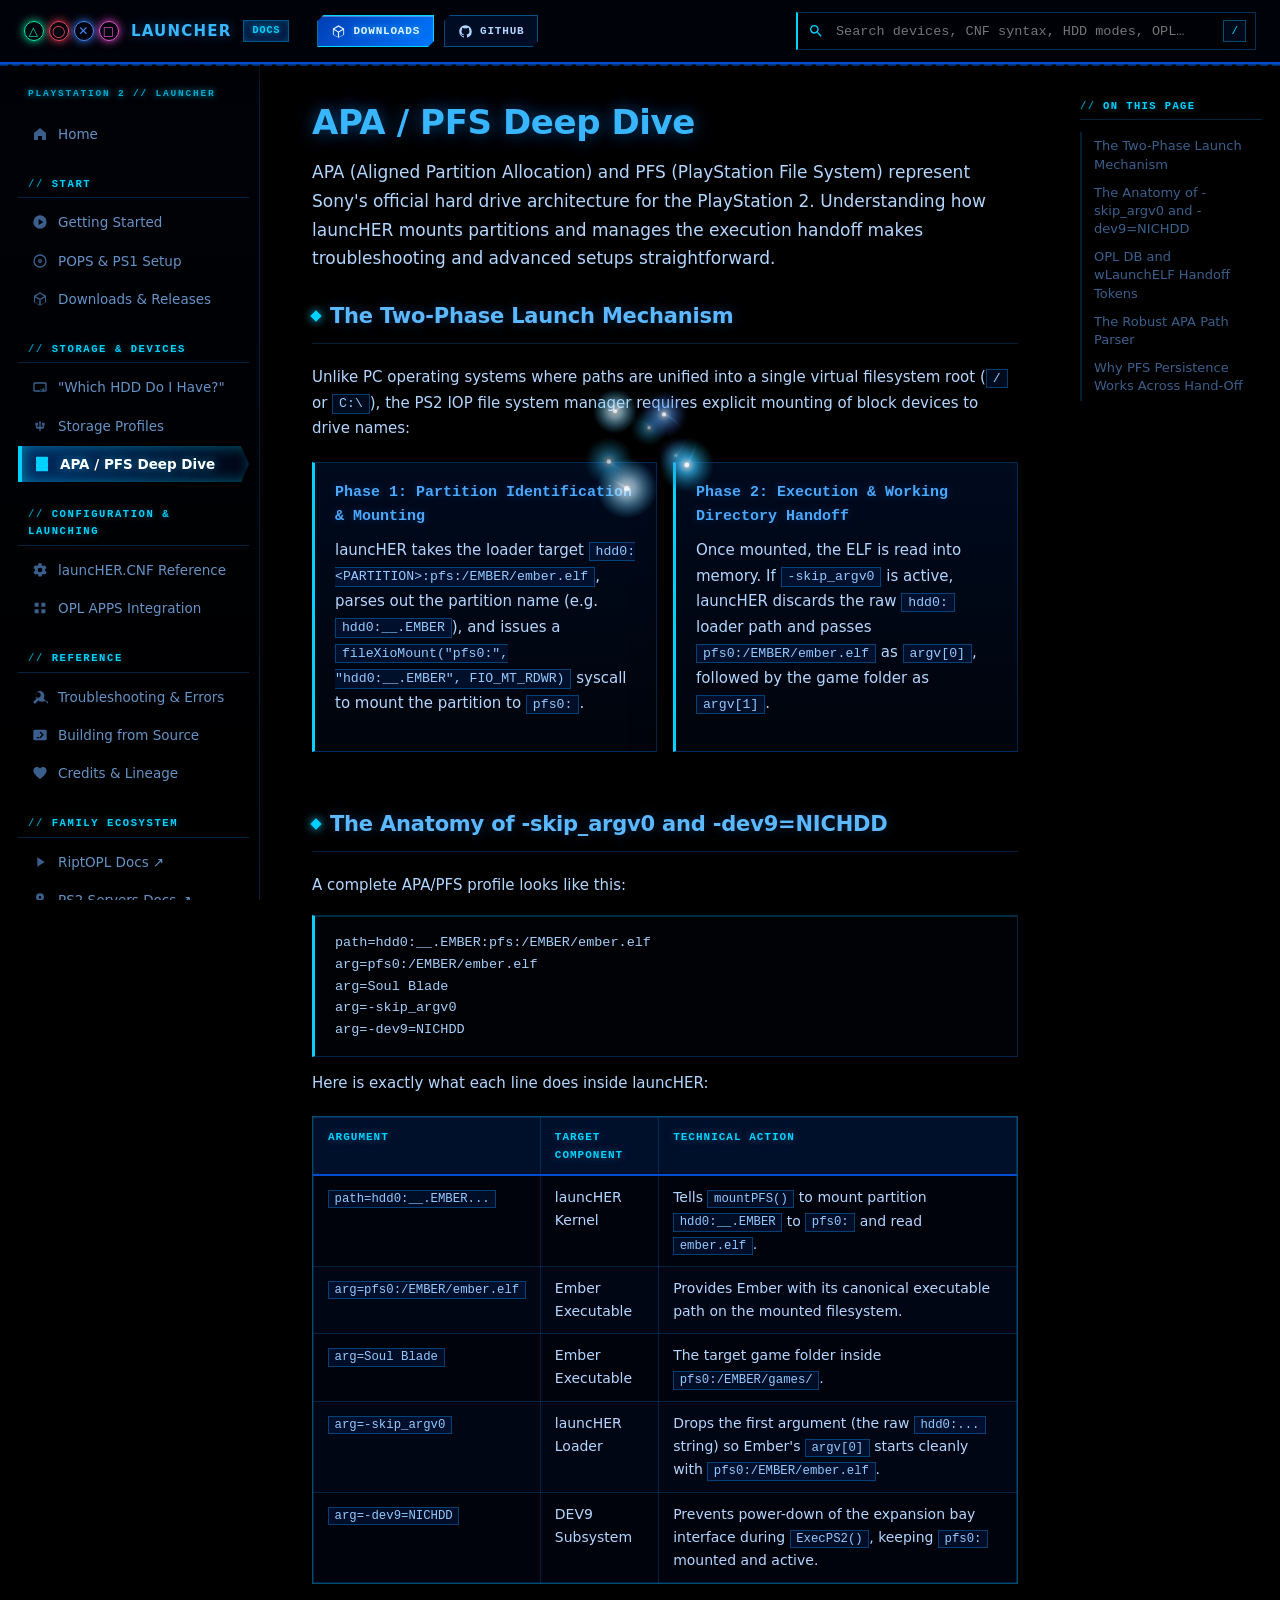
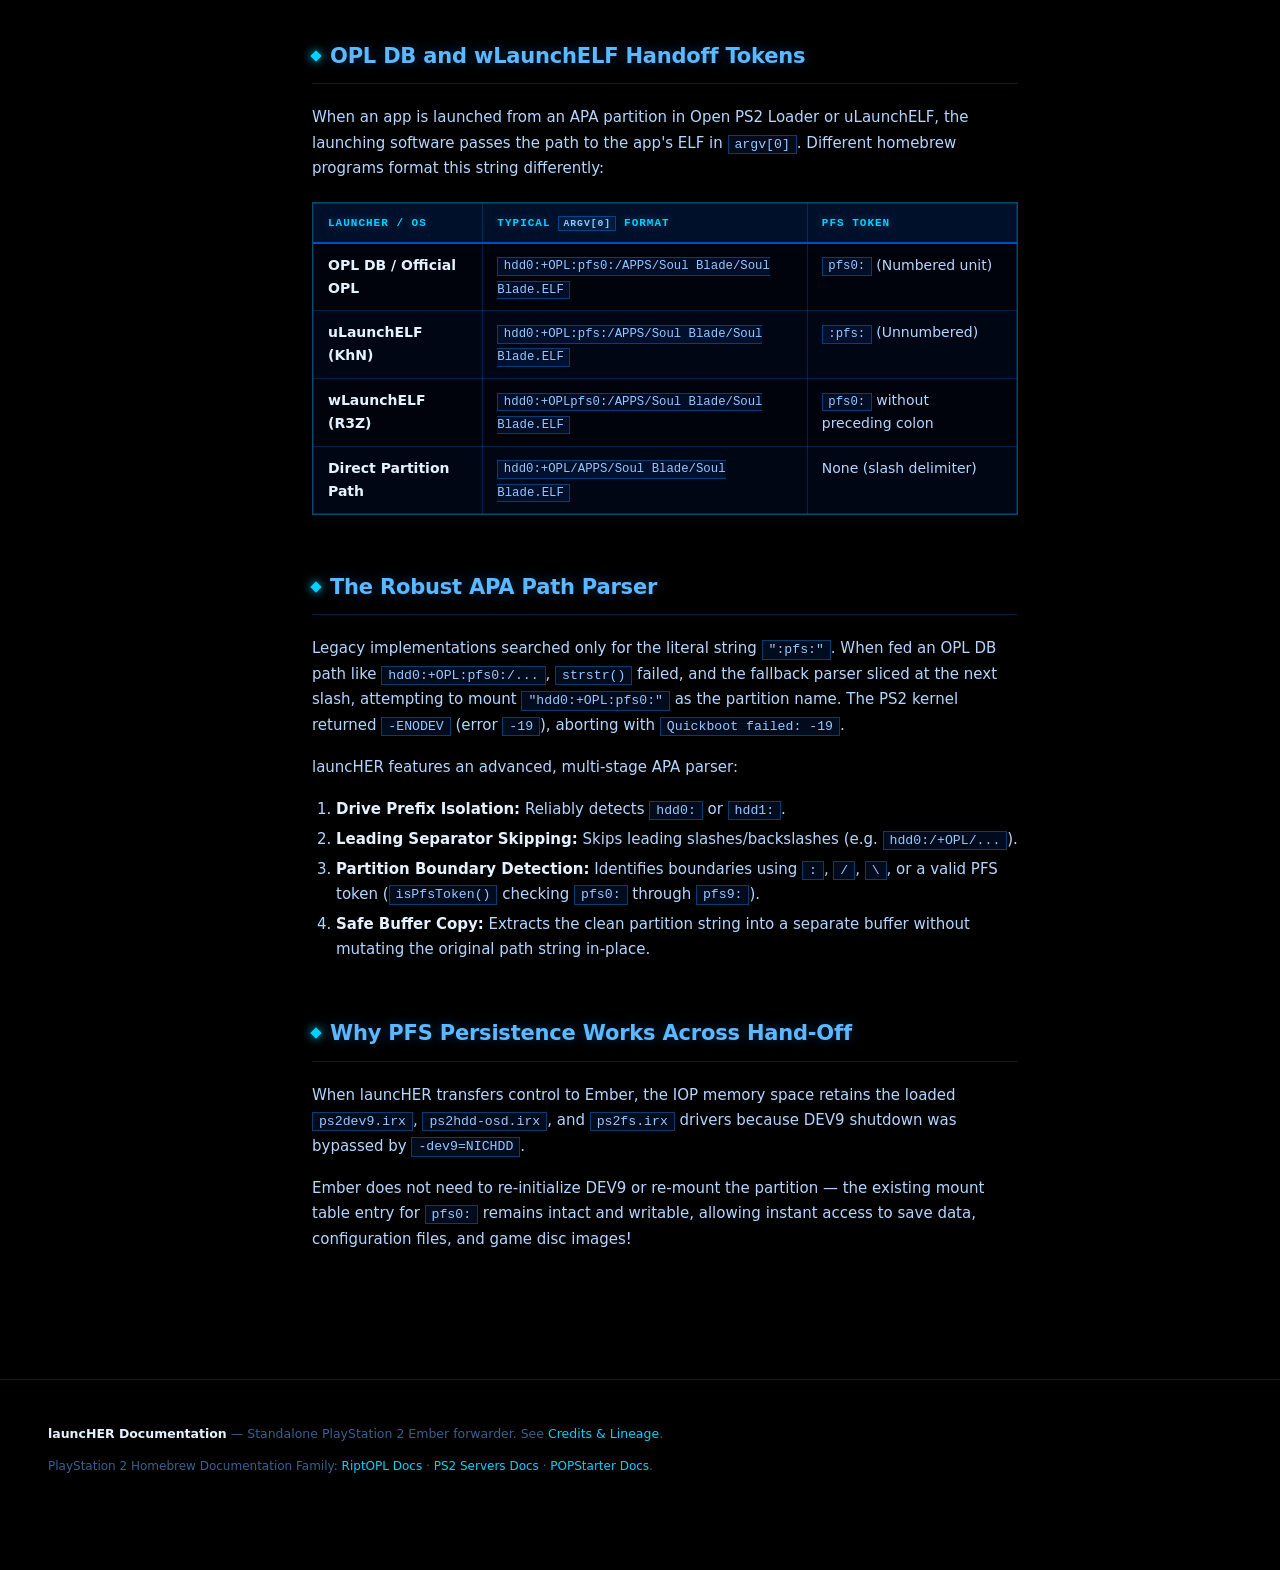
==== commit 0365bd98: "docs: document Sony POPS setup, storage profiles, and directives" ====
--- a/docs/apa-pfs.html
+++ b/docs/apa-pfs.html
@@ -32,6 +32,7 @@
 
     <h4>Start</h4>
     <a href="getting-started.html"><span class="icon icon-start"></span>Getting Started</a>
+    <a href="pops-setup.html"><span class="icon icon-ps1"></span>POPS &amp; PS1 Setup</a>
     <a href="releases.html"><span class="icon icon-releases"></span>Downloads &amp; Releases</a>
 
     <h4>Storage &amp; Devices</h4>
--- a/docs/assets/style.css
+++ b/docs/assets/style.css
@@ -875,12 +875,12 @@
 .hero-banner {
   display: block;
   width: 100%;
-  max-width: 360px;
+  max-width: 420px;
   height: auto;
   margin: 0 0 18px;
-  border-radius: 0;
-  border: 1px solid rgba(0, 180, 255, 0.45);
-  box-shadow: 0 12px 32px rgba(0, 0, 0, 0.9), 0 0 24px rgba(0, 100, 255, 0.25);
+  /* transparent logo: a glow instead of a framed card */
+  border: none;
+  filter: drop-shadow(0 8px 18px rgba(0, 0, 0, 0.85)) drop-shadow(0 0 16px rgba(0, 110, 255, 0.35));
 }
 .hero h1 {
   font-size: 44px;
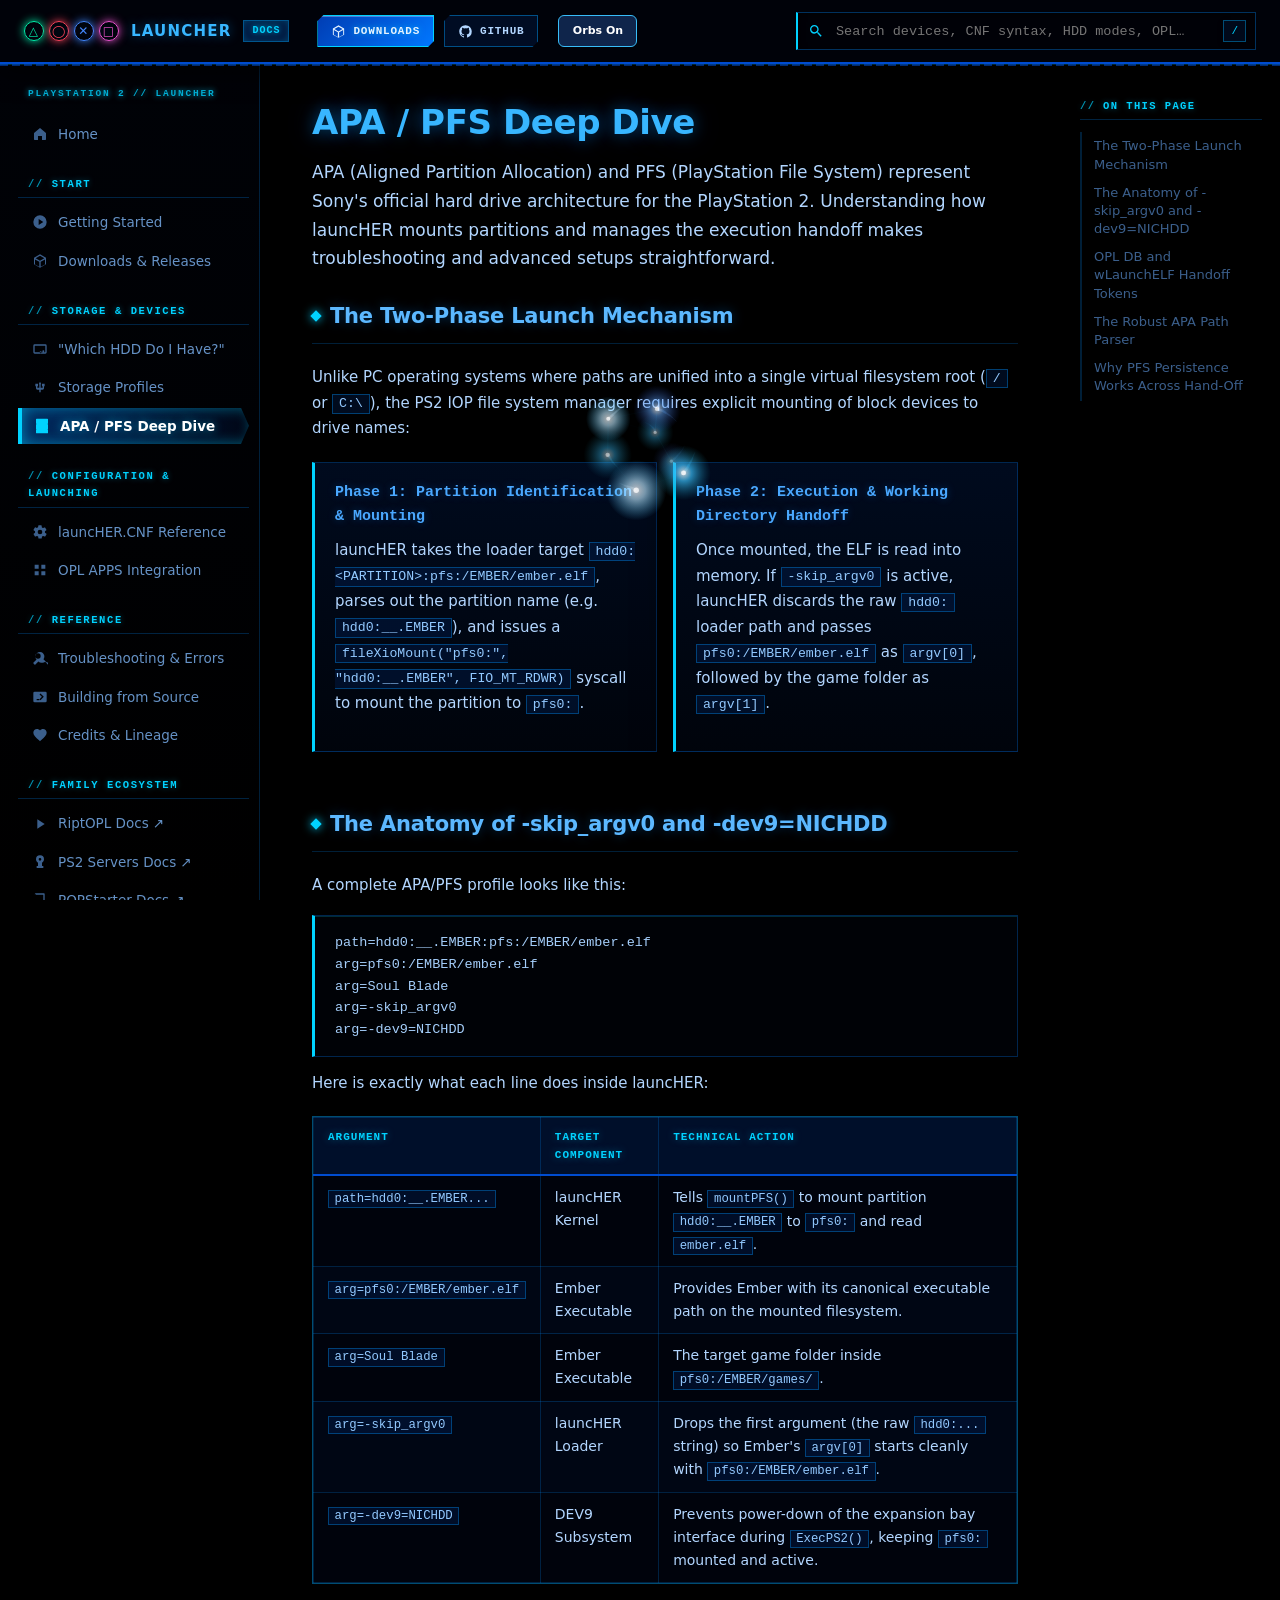
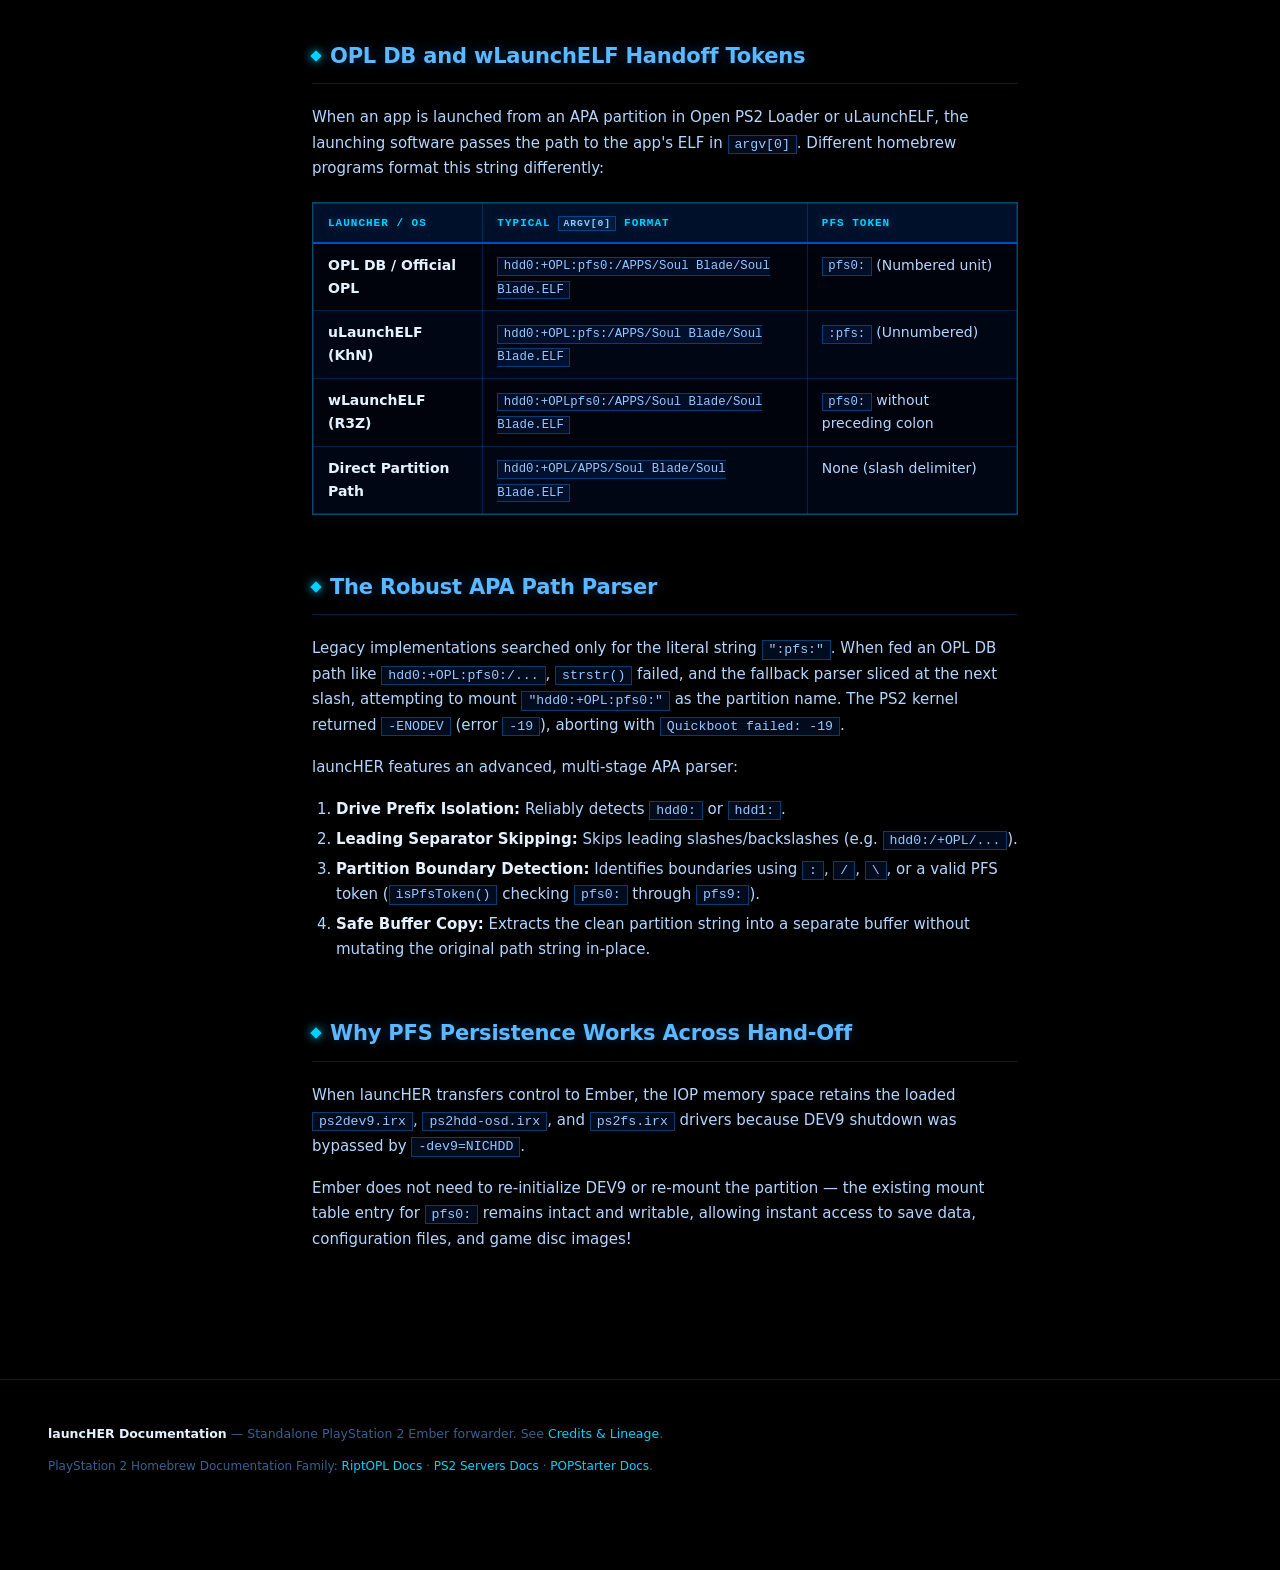
==== commit 99c8aa94: "docs: publish cursor-orb toggle to actual GitHub Pages source" ====
--- a/docs/apa-pfs.html
+++ b/docs/apa-pfs.html
@@ -6,7 +6,7 @@
 <link rel="icon" type="image/png" href="assets/favicon.png">
 <meta property="og:site_name" content="launcHER Docs">
 <meta property="og:type" content="website">
-<link rel="stylesheet" href="assets/style.css">
+<link rel="stylesheet" href="assets/style.css?v=20261011-orbs">
 </head><body data-base="">
 <header class="topbar">
   <button class="menu-btn" aria-label="Menu">☰</button>
@@ -32,7 +32,6 @@
 
     <h4>Start</h4>
     <a href="getting-started.html"><span class="icon icon-start"></span>Getting Started</a>
-    <a href="pops-setup.html"><span class="icon icon-ps1"></span>POPS &amp; PS1 Setup</a>
     <a href="releases.html"><span class="icon icon-releases"></span>Downloads &amp; Releases</a>
 
     <h4>Storage &amp; Devices</h4>
@@ -206,5 +205,5 @@
   <a href="https://nathanneurotic.github.io/PS2-Servers/">PS2 Servers Docs</a> &middot;
   <a href="https://nathanneurotic.github.io/POPSLoader/">POPStarter Docs</a>.</p>
 </footer>
-<script src="assets/app.js"></script>
+<script src="assets/app.js?v=20261011-orbs"></script>
 </body></html>
--- a/docs/assets/style.css
+++ b/docs/assets/style.css
@@ -1691,3 +1691,29 @@
   .topbar-btn span:not(.icon) { display: none; }
   .topbar-btn { padding: 0 8px; width: 32px; justify-content: center; }
 }
+/* Cursor orbs toggle and responsive header */
+.cursor-orbs-disabled .ps2-orbs-canvas { display: none !important; }
+.topbar .cursor-orbs-toggle {
+  display: inline-flex; align-items: center; justify-content: center;
+  flex: 0 0 auto; min-width: 79px; min-height: 32px; padding: 5px 9px;
+  border: 1px solid rgba(125,211,252,.55); border-radius: 6px;
+  background: rgba(18,43,85,.88); color: #e0f2fe;
+  font: 700 11px/1.2 system-ui, sans-serif; white-space: nowrap; cursor: pointer;
+}
+.topbar .cursor-orbs-toggle[aria-pressed="true"] { border-color: #38bdf8; color: #fff; }
+.topbar .cursor-orbs-toggle:hover { background: rgba(37,83,152,.95); }
+.topbar .cursor-orbs-toggle:focus-visible { outline: 2px solid #7dd3fc; outline-offset: 2px; }
+@media (max-width: 600px) {
+  .topbar { height: auto; min-height: 0; flex-wrap: wrap; gap: 8px; padding: 7px 10px; }
+  .topbar .search { order: 10; flex: 1 0 100%; min-width: 0; width: 100%; }
+  .topbar .topbar-actions { gap: 4px; margin-left: 0; }
+  .topbar .topbar-actions .topbar-btn {
+    width: 30px; height: 30px; padding: 0; font-size: 0; justify-content: center;
+  }
+  .topbar .cursor-orbs-toggle { margin-left: auto; min-height: 30px; padding: 5px 7px; }
+  .sidebar { top: 92px; }
+}
+@media (max-width: 380px) {
+  .topbar .brand { font-size: 12px; }
+  .topbar .brand .psbtns { display: none; }
+}
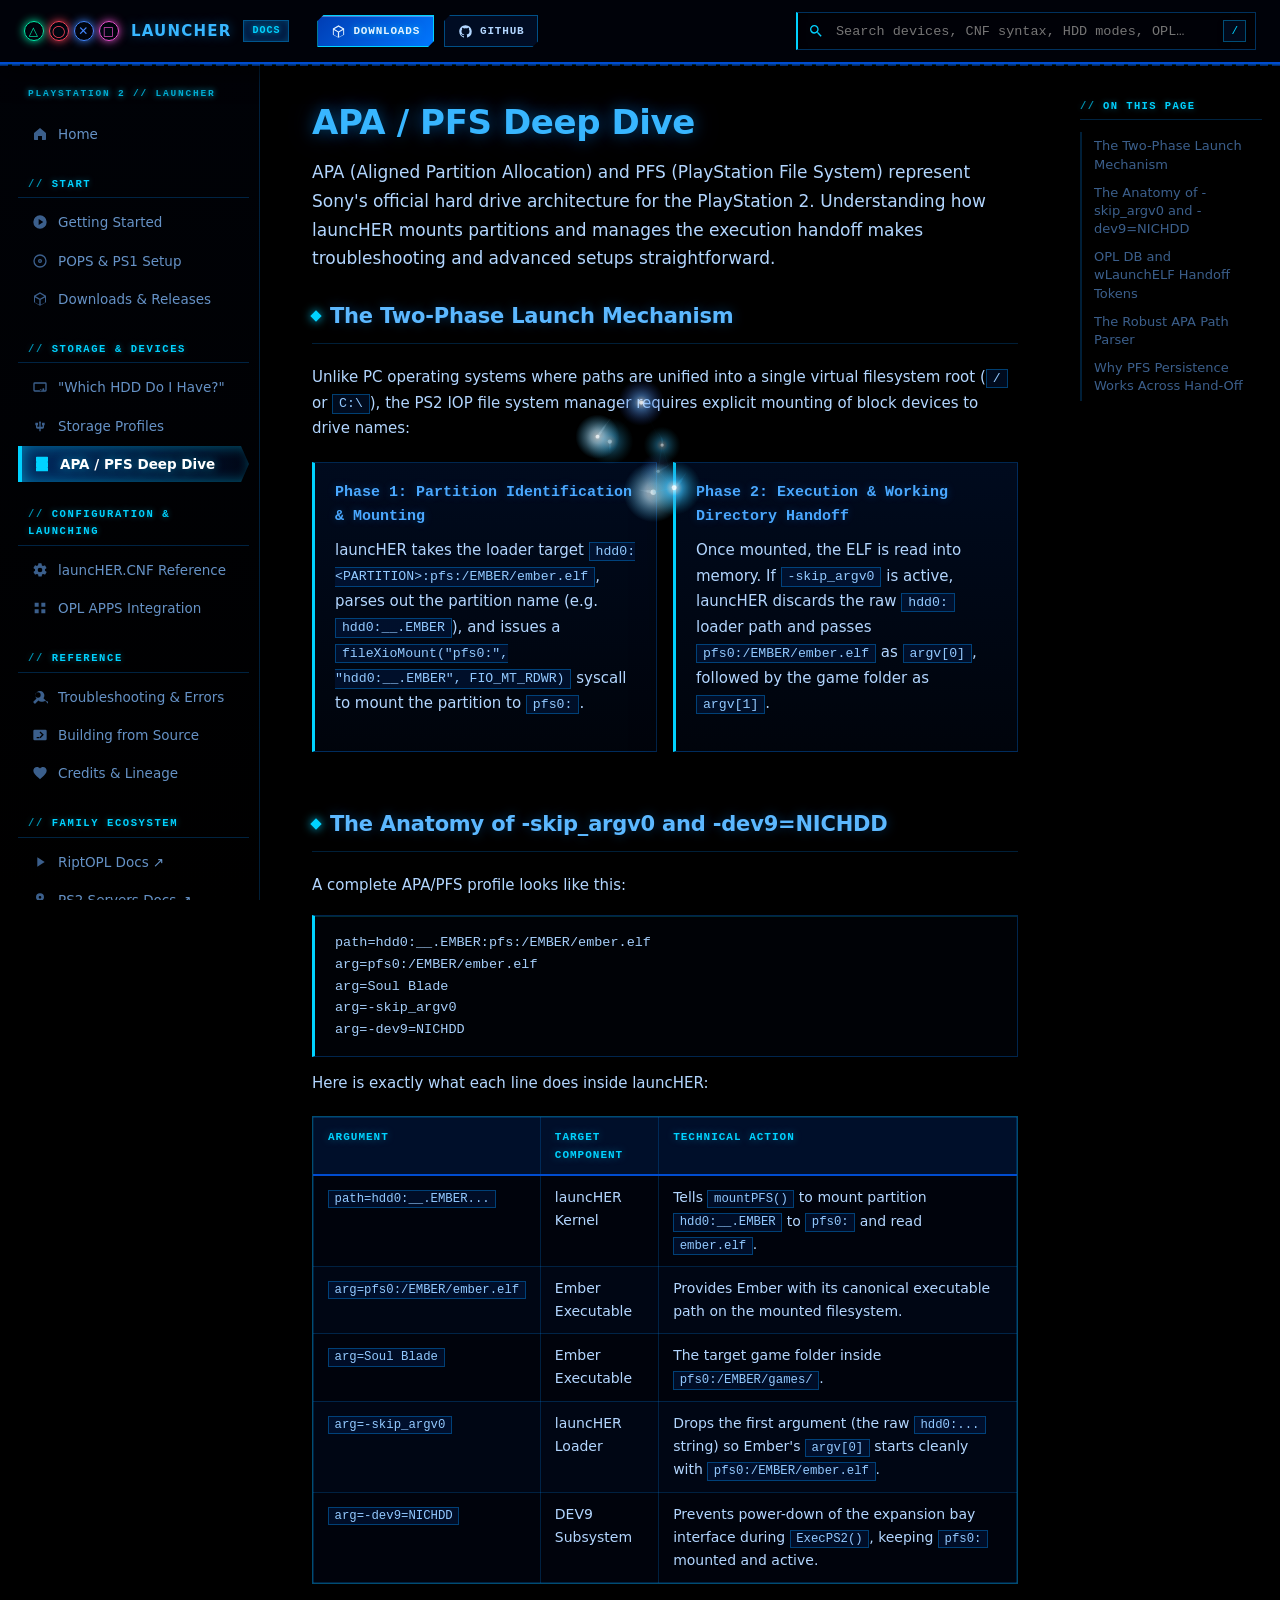
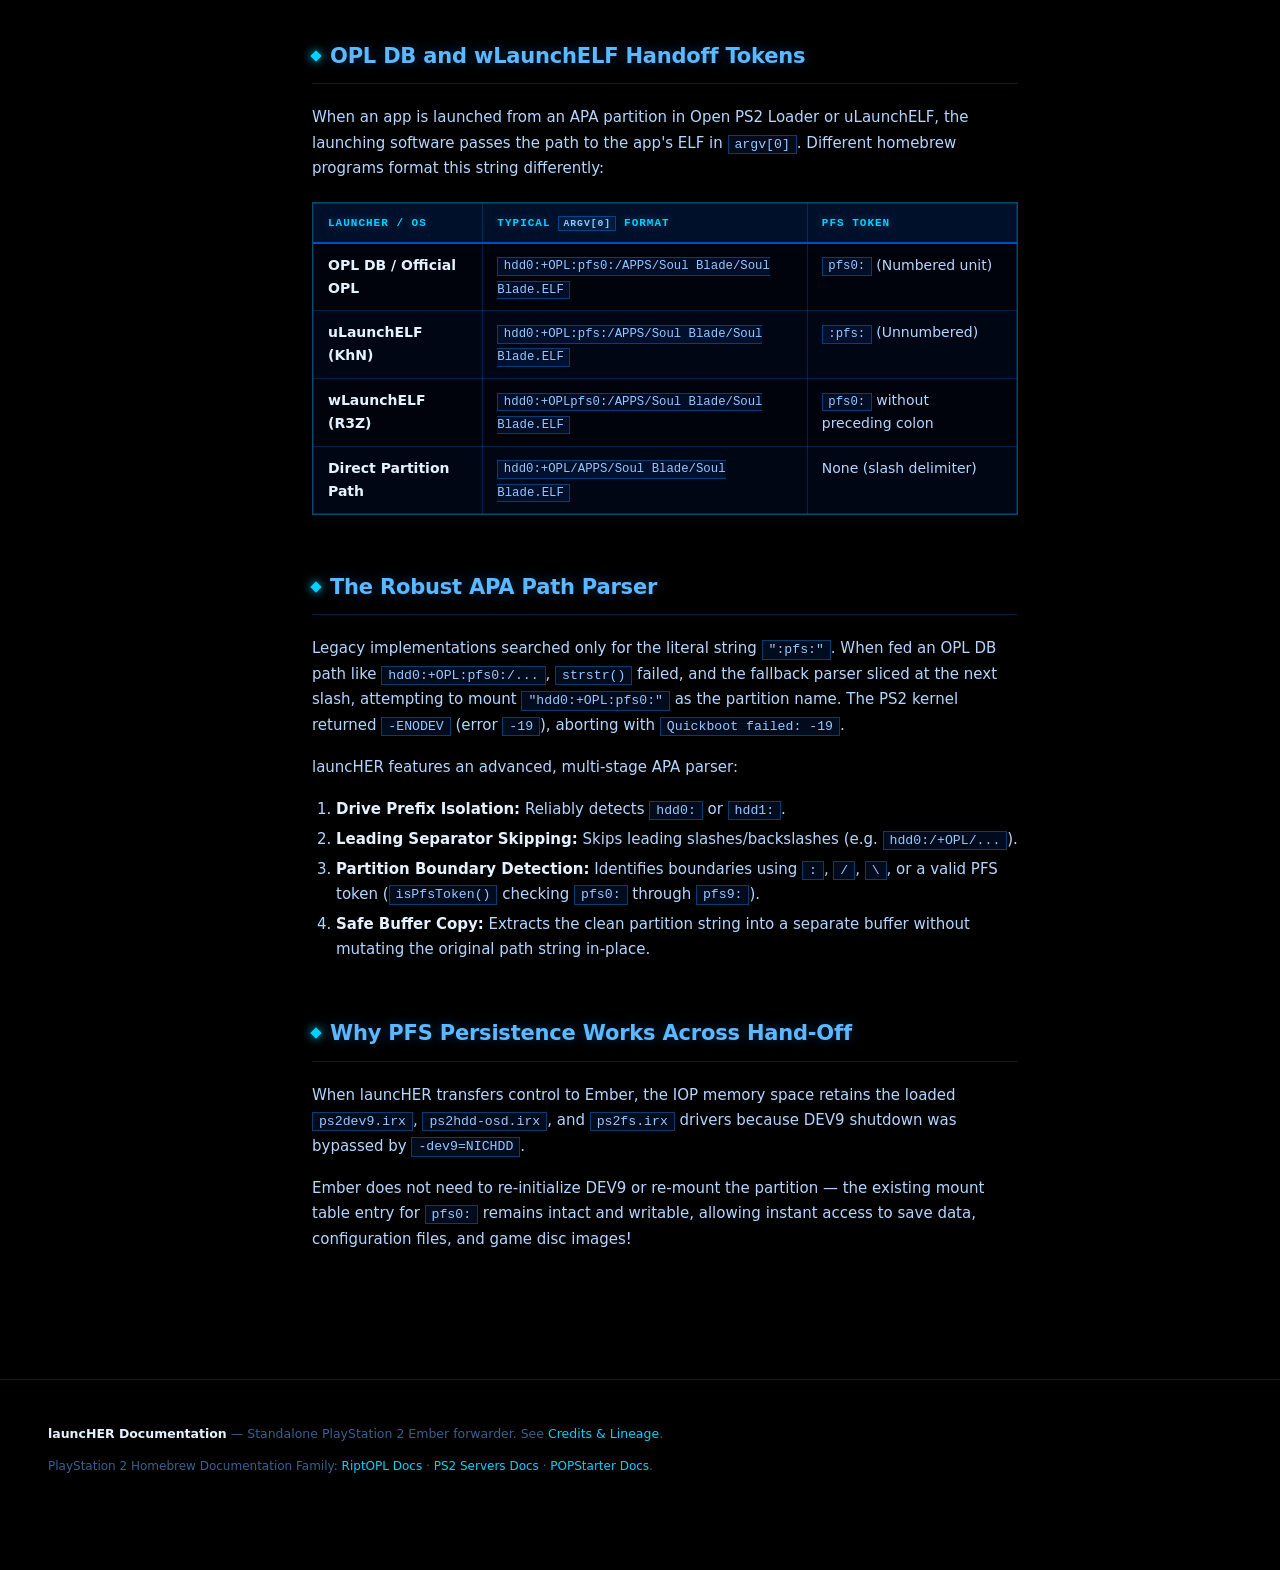
==== commit 4b5d9583: "Merge 43c6ef10de2a285c247a1d563e190a5ab6da9294 into 94809b18aaf621dd16f03707eb7b0ce362cf742c" ====
--- a/docs/apa-pfs.html
+++ b/docs/apa-pfs.html
@@ -6,7 +6,7 @@
 <link rel="icon" type="image/png" href="assets/favicon.png">
 <meta property="og:site_name" content="launcHER Docs">
 <meta property="og:type" content="website">
-<link rel="stylesheet" href="assets/style.css?v=20261011-orbs">
+<link rel="stylesheet" href="assets/style.css">
 </head><body data-base="">
 <header class="topbar">
   <button class="menu-btn" aria-label="Menu">☰</button>
@@ -32,6 +32,7 @@
 
     <h4>Start</h4>
     <a href="getting-started.html"><span class="icon icon-start"></span>Getting Started</a>
+    <a href="pops-setup.html"><span class="icon icon-ps1"></span>POPS &amp; PS1 Setup</a>
     <a href="releases.html"><span class="icon icon-releases"></span>Downloads &amp; Releases</a>
 
     <h4>Storage &amp; Devices</h4>
@@ -205,5 +206,5 @@
   <a href="https://nathanneurotic.github.io/PS2-Servers/">PS2 Servers Docs</a> &middot;
   <a href="https://nathanneurotic.github.io/POPSLoader/">POPStarter Docs</a>.</p>
 </footer>
-<script src="assets/app.js?v=20261011-orbs"></script>
+<script src="assets/app.js"></script>
 </body></html>
--- a/docs/assets/style.css
+++ b/docs/assets/style.css
@@ -875,12 +875,12 @@
 .hero-banner {
   display: block;
   width: 100%;
-  max-width: 420px;
+  max-width: 360px;
   height: auto;
   margin: 0 0 18px;
-  /* transparent logo: a glow instead of a framed card */
-  border: none;
-  filter: drop-shadow(0 8px 18px rgba(0, 0, 0, 0.85)) drop-shadow(0 0 16px rgba(0, 110, 255, 0.35));
+  border-radius: 0;
+  border: 1px solid rgba(0, 180, 255, 0.45);
+  box-shadow: 0 12px 32px rgba(0, 0, 0, 0.9), 0 0 24px rgba(0, 100, 255, 0.25);
 }
 .hero h1 {
   font-size: 44px;
@@ -1691,29 +1691,3 @@
   .topbar-btn span:not(.icon) { display: none; }
   .topbar-btn { padding: 0 8px; width: 32px; justify-content: center; }
 }
-/* Cursor orbs toggle and responsive header */
-.cursor-orbs-disabled .ps2-orbs-canvas { display: none !important; }
-.topbar .cursor-orbs-toggle {
-  display: inline-flex; align-items: center; justify-content: center;
-  flex: 0 0 auto; min-width: 79px; min-height: 32px; padding: 5px 9px;
-  border: 1px solid rgba(125,211,252,.55); border-radius: 6px;
-  background: rgba(18,43,85,.88); color: #e0f2fe;
-  font: 700 11px/1.2 system-ui, sans-serif; white-space: nowrap; cursor: pointer;
-}
-.topbar .cursor-orbs-toggle[aria-pressed="true"] { border-color: #38bdf8; color: #fff; }
-.topbar .cursor-orbs-toggle:hover { background: rgba(37,83,152,.95); }
-.topbar .cursor-orbs-toggle:focus-visible { outline: 2px solid #7dd3fc; outline-offset: 2px; }
-@media (max-width: 600px) {
-  .topbar { height: auto; min-height: 0; flex-wrap: wrap; gap: 8px; padding: 7px 10px; }
-  .topbar .search { order: 10; flex: 1 0 100%; min-width: 0; width: 100%; }
-  .topbar .topbar-actions { gap: 4px; margin-left: 0; }
-  .topbar .topbar-actions .topbar-btn {
-    width: 30px; height: 30px; padding: 0; font-size: 0; justify-content: center;
-  }
-  .topbar .cursor-orbs-toggle { margin-left: auto; min-height: 30px; padding: 5px 7px; }
-  .sidebar { top: 92px; }
-}
-@media (max-width: 380px) {
-  .topbar .brand { font-size: 12px; }
-  .topbar .brand .psbtns { display: none; }
-}
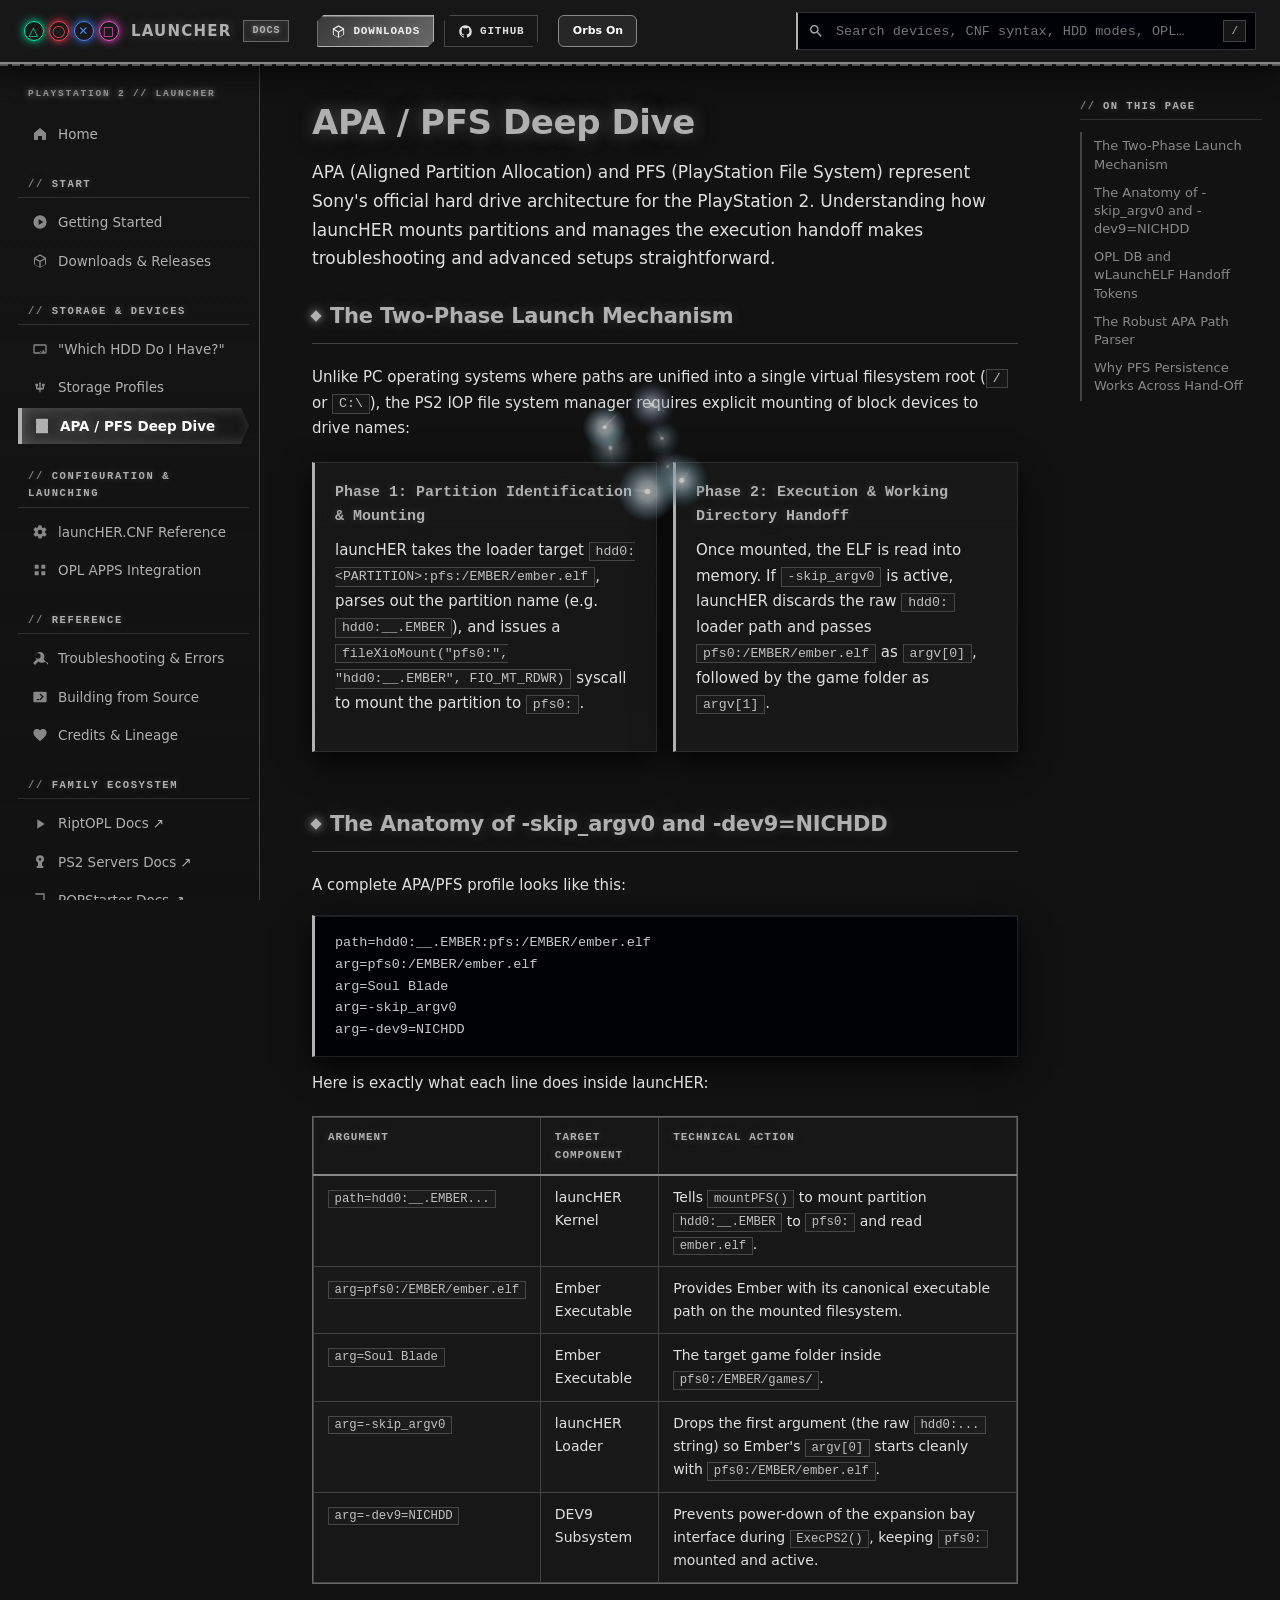
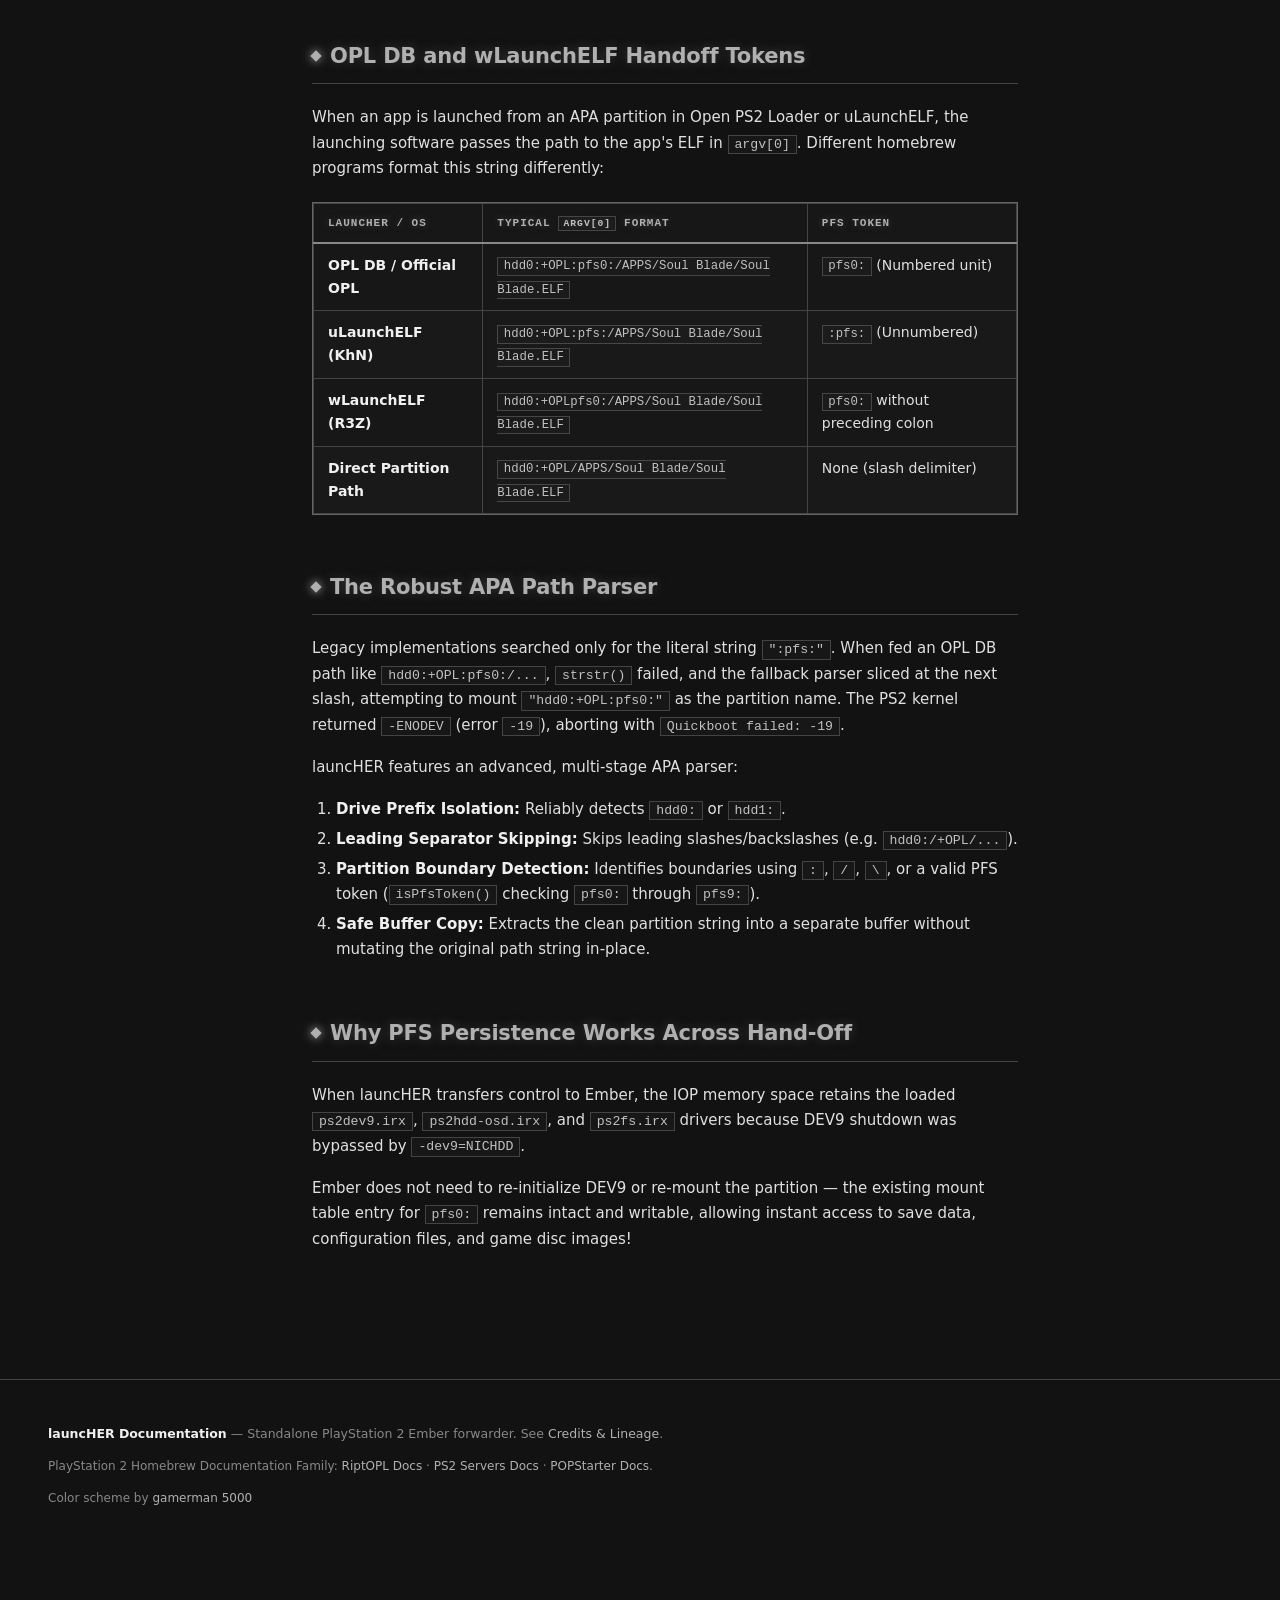
==== commit 10aabe7b: "docs: refresh published site theme asset revisions" ====
--- a/docs/apa-pfs.html
+++ b/docs/apa-pfs.html
@@ -6,7 +6,7 @@
 <link rel="icon" type="image/png" href="assets/favicon.png">
 <meta property="og:site_name" content="launcHER Docs">
 <meta property="og:type" content="website">
-<link rel="stylesheet" href="assets/style.css">
+<link rel="stylesheet" href="assets/style.css?v=20261114-neutral">
 </head><body data-base="">
 <header class="topbar">
   <button class="menu-btn" aria-label="Menu">☰</button>
@@ -32,7 +32,6 @@
 
     <h4>Start</h4>
     <a href="getting-started.html"><span class="icon icon-start"></span>Getting Started</a>
-    <a href="pops-setup.html"><span class="icon icon-ps1"></span>POPS &amp; PS1 Setup</a>
     <a href="releases.html"><span class="icon icon-releases"></span>Downloads &amp; Releases</a>
 
     <h4>Storage &amp; Devices</h4>
@@ -206,5 +205,5 @@
   <a href="https://nathanneurotic.github.io/PS2-Servers/">PS2 Servers Docs</a> &middot;
   <a href="https://nathanneurotic.github.io/POPSLoader/">POPStarter Docs</a>.</p>
 </footer>
-<script src="assets/app.js"></script>
+<script src="assets/app.js?v=20261114-neutral"></script>
 </body></html>
--- a/docs/assets/style.css
+++ b/docs/assets/style.css
@@ -1,34 +1,33 @@
-/* RiptOPL Docs — Authentic PlayStation 2 OSDSYS Menu & Boot Screen Design System.
-   Theme: Pitch black void, drifting volumetric dark blue fog, luminous ice-blue typography, sharp silicon edges.
-   100% self-contained (zero external CDN or web font dependencies). */
+/* PS2 documentation theme — subdued charcoal surfaces and neutral typography.
+   Self-contained; keeps existing layouts, imagery, status indicators and PlayStation button symbols. */
 :root {
-  /* PS2 OSDSYS Pitch Black & Dark Blue Fog Void */
-  --bg: #000000;
-  --bg-deep: #000206;
-  --bg-fog: #000918;
-  --panel: rgba(0, 10, 28, 0.85);
-  --panel2: rgba(0, 16, 42, 0.90);
-  --panel-hover: rgba(0, 26, 68, 0.95);
-
-  /* Authentic PS2 OSDSYS Phosphor / Crystal Blue Typography */
-  --ink: #b2d6ff;         /* Pale luminous ice-blue body text (sharp, readable, AAA contrast on black) */
-  --ink-bright: #e4f2ff;  /* Emphasized white-blue crystal highlight */
-  --ink2: #6592c6;        /* Medium atmospheric console blue for secondary text */
-  --ink3: #3b5f8c;        /* Deep twilight navy for subtle details and borders */
-
-  /* PS2 Laser Lines & Silicon Traces */
-  --line: rgba(0, 140, 255, 0.22);
-  --line2: rgba(0, 180, 255, 0.42);
-  --line-glow: rgba(0, 210, 255, 0.75);
-
-  /* PS2 Luminescence & System Accents */
-  --ps-blue: #004cd0;
-  --ps-cyan: #00d2ff;
-  --ps-text-blue: #38b6ff;
-  --accent: #0070f0;
-  --accent2: #48a8ff;
-  --accent-ghost: rgba(0, 110, 255, 0.16);
-  --accent-glow: rgba(0, 200, 255, 0.45);
+  /* Low-saturation charcoal surfaces */
+  --bg: #121212;
+  --bg-deep: #161616;
+  --bg-fog: #1c1c1c;
+  --panel: rgba(24, 24, 24, 0.92);
+  --panel2: rgba(28, 28, 28, 0.94);
+  --panel-hover: rgba(33, 33, 33, 0.96);
+
+  /* Readable neutral typography */
+  --ink: #e0e0e0;         /* Neutral readable body text */
+  --ink-bright: #f0f0f0;  /* Bright neutral emphasis */
+  --ink2: #b0b0b0;        /* Secondary text */
+  --ink3: #888888;        /* Subdued tertiary text */
+
+  /* Neutral dividers and focus lines */
+  --line: #444444;
+  --line2: #666666;
+  --line-glow: rgba(136, 136, 136, 0.55);
+
+  /* Subdued gray system accents */
+  --ps-blue: #888888;
+  --ps-cyan: #b0b0b0;
+  --ps-text-blue: #b0b0b0;
+  --accent: #888888;
+  --accent2: #b0b0b0;
+  --accent-ghost: rgba(136, 136, 136, 0.16);
+  --accent-glow: rgba(136, 136, 136, 0.35);
 
   /* Authentic PlayStation Controller Jewel Tones */
   --ps-tri: #00f0aa;
@@ -49,7 +48,7 @@
 }
 
 * { box-sizing: border-box; }
-html { scroll-behavior: smooth; background-color: #000000; }
+html { scroll-behavior: smooth; background-color: var(--bg); }
 
 body {
   margin: 0;
@@ -59,7 +58,7 @@
   line-height: 1.65;
   -webkit-font-smoothing: antialiased;
   -moz-osx-font-smoothing: grayscale;
-  background-color: #000000;
+  background-color: var(--bg);
   position: relative;
   min-height: 100vh;
   overflow-x: hidden;
@@ -75,16 +74,13 @@
   height: 120%;
   z-index: -2;
   pointer-events: none;
-  background-color: #000000;
+  background-color: var(--bg);
   background-image:
-    /* Swirling clusters of deep royal / midnight blue fog banks */
-    radial-gradient(ellipse 950px 650px at 15% 15%, rgba(0, 34, 100, 0.50), transparent 72%),
-    radial-gradient(ellipse 1100px 750px at 85% 25%, rgba(0, 50, 140, 0.42), transparent 70%),
-    radial-gradient(ellipse 850px 700px at 50% 60%, rgba(0, 20, 68, 0.60), transparent 75%),
-    radial-gradient(ellipse 1200px 900px at 20% 85%, rgba(0, 38, 115, 0.46), transparent 72%),
-    radial-gradient(ellipse 950px 650px at 80% 90%, rgba(0, 30, 88, 0.52), transparent 70%),
-    /* Dense central atmospheric void */
-    radial-gradient(circle 800px at 50% 30%, rgba(0, 22, 65, 0.65), transparent 75%);
+    radial-gradient(ellipse 950px 650px at 15% 15%, rgba(78, 78, 78, 0.16), transparent 72%),
+    radial-gradient(ellipse 1100px 750px at 85% 25%, rgba(76, 76, 76, 0.12), transparent 70%),
+    radial-gradient(ellipse 850px 700px at 50% 60%, rgba(62, 62, 62, 0.15), transparent 75%),
+    radial-gradient(ellipse 1200px 900px at 20% 85%, rgba(69, 69, 69, 0.11), transparent 72%),
+    radial-gradient(ellipse 950px 650px at 80% 90%, rgba(65, 65, 65, 0.13), transparent 70%);
   background-size: 100% 100%;
   animation: osd-fog-drift 26s ease-in-out infinite alternate;
   will-change: transform;
@@ -117,7 +113,7 @@
   pointer-events: none;
   background-image:
     /* Seven Towers architectural sound pillar light shafts in the background */
-    repeating-linear-gradient(90deg, transparent 0, transparent 116px, rgba(0, 100, 255, 0.015) 116px, rgba(0, 180, 255, 0.04) 118px, transparent 120px),
+    repeating-linear-gradient(90deg, transparent 0, transparent 116px, rgba(90, 90, 90, 0.015) 116px, rgba(136, 136, 136, 0.04) 118px, transparent 120px),
     /* Faint CRT OSD phosphor line texture */
     linear-gradient(rgba(0, 0, 0, 0) 50%, rgba(0, 0, 0, 0.22) 50%),
     /* Deep black edge vignette keeping the focus centered */
@@ -200,9 +196,9 @@
   gap: 20px;
   padding: 0 24px;
   height: 64px;
-  background: rgba(0, 3, 10, 0.94);
+  background: rgba(24, 24, 24, 0.94);
   border-bottom: 2px solid var(--ps-blue);
-  box-shadow: 0 4px 30px rgba(0, 0, 0, 0.9), 0 1px 0 rgba(0, 210, 255, 0.4);
+  box-shadow: 0 4px 30px rgba(0, 0, 0, 0.9), 0 1px 0 rgba(136, 136, 136, 0.4);
   backdrop-filter: blur(16px);
   -webkit-backdrop-filter: blur(16px);
 }
@@ -229,7 +225,7 @@
   white-space: nowrap;
   text-transform: uppercase;
   font-size: 15px;
-  text-shadow: 0 0 12px rgba(0, 160, 255, 0.45);
+  text-shadow: 0 0 12px rgba(136, 136, 136, 0.45);
 }
 .brand:hover {
   color: #ffffff;
@@ -238,7 +234,7 @@
 }
 
 .brand small {
-  background: rgba(0, 50, 150, 0.35);
+  background: rgba(47, 47, 47, 0.35);
   color: var(--ps-cyan);
   border: 1px solid var(--line2);
   border-radius: 0;
@@ -247,7 +243,7 @@
   font-size: 10px;
   font-weight: 800;
   letter-spacing: 1px;
-  box-shadow: inset 0 0 8px rgba(0, 210, 255, 0.25);
+  box-shadow: inset 0 0 8px rgba(136, 136, 136, 0.25);
   text-shadow: 0 0 6px var(--ps-cyan);
 }
 
@@ -275,7 +271,7 @@
 
 .menu-btn {
   display: none;
-  background: rgba(0, 12, 34, 0.9);
+  background: rgba(24, 24, 24, 0.9);
   border: 1px solid var(--line2);
   color: var(--ink);
   border-radius: 0;
@@ -307,8 +303,8 @@
   letter-spacing: 0.8px;
   text-transform: uppercase;
   color: var(--ink);
-  background: rgba(0, 14, 38, 0.9);
-  border: 1px solid rgba(0, 160, 255, 0.45);
+  background: rgba(24, 24, 24, 0.9);
+  border: 1px solid rgba(136, 136, 136, 0.45);
   border-radius: 0;
   clip-path: polygon(6px 0, 100% 0, 100% calc(100% - 6px), calc(100% - 6px) 100%, 0 100%, 0 6px);
   box-shadow: 0 2px 8px rgba(0, 0, 0, 0.7);
@@ -316,10 +312,10 @@
   white-space: nowrap;
 }
 .topbar-btn:hover {
-  background: rgba(0, 24, 64, 0.95);
+  background: rgba(24, 24, 24, 0.95);
   border-color: var(--ps-cyan);
   color: #ffffff;
-  box-shadow: 0 0 16px rgba(0, 210, 255, 0.45);
+  box-shadow: 0 0 16px rgba(136, 136, 136, 0.45);
   text-shadow: 0 0 8px var(--ps-cyan);
   text-decoration: none;
 }
@@ -328,15 +324,15 @@
   height: 15px;
 }
 .topbar-btn.primary {
-  background: linear-gradient(135deg, #003db3, #0077ff);
-  color: #e4f2ff;
+  background: linear-gradient(135deg, #393939, #686868);
+  color: #f0f0f0;
   border: 1px solid var(--ps-cyan);
-  box-shadow: 0 0 14px rgba(0, 180, 255, 0.45), inset 0 1px 0 rgba(255, 255, 255, 0.3);
-  text-shadow: 0 0 6px rgba(0, 210, 255, 0.6);
+  box-shadow: 0 0 14px rgba(136, 136, 136, 0.45), inset 0 1px 0 rgba(255, 255, 255, 0.3);
+  text-shadow: 0 0 6px rgba(136, 136, 136, 0.6);
 }
 .topbar-btn.primary:hover {
   filter: brightness(1.2);
-  box-shadow: 0 0 24px rgba(0, 210, 255, 0.7);
+  box-shadow: 0 0 24px rgba(136, 136, 136, 0.7);
   color: #ffffff;
 }
 
@@ -352,7 +348,7 @@
   padding: 0 44px 0 38px;
   border-radius: 0;
   background: rgba(0, 2, 8, 0.95);
-  border: 1px solid rgba(0, 140, 255, 0.35);
+  border: 1px solid rgba(136, 136, 136, 0.35);
   border-left: 2px solid var(--ps-cyan);
   color: #ffffff;
   font-size: 13.5px;
@@ -363,7 +359,7 @@
 }
 .search input:focus {
   border-color: var(--ps-cyan);
-  box-shadow: 0 0 0 1px var(--ps-cyan), 0 0 16px rgba(0, 210, 255, 0.4), inset 0 0 8px rgba(0, 140, 255, 0.25);
+  box-shadow: 0 0 0 1px var(--ps-cyan), 0 0 16px rgba(136, 136, 136, 0.4), inset 0 0 8px rgba(136, 136, 136, 0.25);
 }
 .search .ico {
   position: absolute;
@@ -386,10 +382,10 @@
   font-size: 11px;
   font-family: var(--mono);
   color: var(--ps-cyan);
-  border: 1px solid rgba(0, 180, 255, 0.4);
+  border: 1px solid rgba(136, 136, 136, 0.4);
   border-radius: 0;
   padding: 1px 7px;
-  background: rgba(0, 10, 28, 0.95);
+  background: rgba(24, 24, 24, 0.95);
   box-shadow: 0 2px 4px rgba(0, 0, 0, 0.7);
 }
 #results {
@@ -399,10 +395,10 @@
   right: 0;
   max-height: 64vh;
   overflow-y: auto;
-  background: rgba(0, 4, 14, 0.98);
+  background: rgba(24, 24, 24, 0.98);
   border: 1px solid var(--ps-cyan);
   border-radius: 0;
-  box-shadow: 0 24px 60px rgba(0, 0, 0, 0.95), 0 0 30px rgba(0, 140, 255, 0.35);
+  box-shadow: 0 24px 60px rgba(0, 0, 0, 0.95), 0 0 30px rgba(136, 136, 136, 0.35);
   backdrop-filter: blur(20px);
   -webkit-backdrop-filter: blur(20px);
   display: none;
@@ -416,12 +412,12 @@
 }
 .res:last-child { border-bottom: none; }
 .res:hover, .res.sel {
-  background: linear-gradient(90deg, rgba(0, 110, 240, 0.3), rgba(0, 50, 160, 0.1));
+  background: linear-gradient(90deg, rgba(96, 96, 96, 0.3), rgba(47, 47, 47, 0.1));
   border-left: 4px solid var(--ps-cyan);
   padding-left: 14px;
   text-decoration: none;
 }
-.res .t { color: #ffffff; font-weight: 700; font-size: 14px; text-shadow: 0 0 8px rgba(0, 180, 255, 0.4); }
+.res .t { color: #ffffff; font-weight: 700; font-size: 14px; text-shadow: 0 0 8px rgba(136, 136, 136, 0.4); }
 .res .c {
   color: var(--ps-cyan);
   font-size: 10px;
@@ -429,12 +425,12 @@
   text-transform: uppercase;
   letter-spacing: 1px;
   font-family: var(--mono);
-  background: rgba(0, 140, 255, 0.2);
+  background: rgba(136, 136, 136, 0.2);
   padding: 2px 6px;
-  border: 1px solid rgba(0, 210, 255, 0.4);
+  border: 1px solid rgba(136, 136, 136, 0.4);
 }
 .res .s { color: var(--ink2); font-size: 12.5px; margin-top: 3px; line-height: 1.45; }
-.res mark { background: rgba(0, 210, 255, 0.35); color: #ffffff; padding: 0 2px; }
+.res mark { background: rgba(136, 136, 136, 0.35); color: #ffffff; padding: 0 2px; }
 .res-empty { padding: 18px; color: var(--ink3); font-size: 13px; text-align: center; font-family: var(--mono); }
 
 /* ---- Grid Layout & Sidebar Navigation ---- */
@@ -454,7 +450,7 @@
   overflow-y: auto;
   padding: 22px 10px 48px 18px;
   border-right: 1px solid var(--line);
-  background: linear-gradient(180deg, rgba(0, 4, 14, 0.5), transparent);
+  background: linear-gradient(180deg, rgba(24, 24, 24, 0.5), transparent);
 }
 
 /* Custom slim scrollbar */
@@ -475,7 +471,7 @@
 .toc::-webkit-scrollbar-thumb,
 #results::-webkit-scrollbar-thumb,
 pre::-webkit-scrollbar-thumb {
-  background: rgba(0, 140, 255, 0.35);
+  background: rgba(136, 136, 136, 0.35);
 }
 .sidebar::-webkit-scrollbar-thumb:hover,
 .toc::-webkit-scrollbar-thumb:hover,
@@ -505,8 +501,8 @@
   letter-spacing: 1.6px;
   color: var(--ps-cyan);
   font-weight: 800;
-  border-bottom: 1px solid rgba(0, 140, 255, 0.25);
-  text-shadow: 0 0 6px rgba(0, 210, 255, 0.4);
+  border-bottom: 1px solid rgba(136, 136, 136, 0.25);
+  text-shadow: 0 0 6px rgba(136, 136, 136, 0.4);
 }
 .sidebar h4::before {
   content: "// ";
@@ -534,23 +530,23 @@
   transition: all 0.15s ease;
 }
 .sidebar a:hover {
-  background: linear-gradient(90deg, rgba(0, 80, 200, 0.25), rgba(0, 40, 120, 0.08));
-  color: #5cb8ff;
+  background: linear-gradient(90deg, rgba(72, 72, 72, 0.25), rgba(37, 37, 37, 0.08));
+  color: #b0b0b0;
   border-left-color: var(--ps-cyan);
   transform: translateX(3px);
   text-decoration: none;
-  text-shadow: 0 0 8px rgba(0, 160, 255, 0.35);
+  text-shadow: 0 0 8px rgba(136, 136, 136, 0.35);
 }
 .sidebar a:hover .icon {
   color: var(--ps-cyan);
 }
 .sidebar a.active {
-  background: linear-gradient(90deg, rgba(0, 110, 240, 0.4), rgba(0, 50, 150, 0.12));
+  background: linear-gradient(90deg, rgba(96, 96, 96, 0.4), rgba(47, 47, 47, 0.12));
   color: #ffffff;
   font-weight: 700;
   border-left: 4px solid var(--ps-cyan);
-  box-shadow: inset 2px 0 14px rgba(0, 210, 255, 0.45);
-  text-shadow: 0 0 10px rgba(0, 210, 255, 0.6);
+  box-shadow: inset 2px 0 14px rgba(136, 136, 136, 0.45);
+  text-shadow: 0 0 10px rgba(136, 136, 136, 0.6);
 }
 .sidebar a.active .icon {
   color: var(--ps-cyan);
@@ -564,17 +560,17 @@
   letter-spacing: 0.8px;
   padding: 1px 6px;
   border-radius: 0;
-  background: rgba(0, 180, 255, 0.22);
-  color: var(--ps-cyan);
-  border: 1px solid rgba(0, 210, 255, 0.5);
+  background: rgba(136, 136, 136, 0.22);
+  color: var(--ps-cyan);
+  border: 1px solid rgba(136, 136, 136, 0.5);
   margin-left: auto;
-  box-shadow: 0 0 8px rgba(0, 210, 255, 0.35);
+  box-shadow: 0 0 8px rgba(136, 136, 136, 0.35);
   text-shadow: 0 0 6px var(--ps-cyan);
   white-space: nowrap;
 }
 .sidebar a:hover .nav-badge,
 .sidebar a.active .nav-badge {
-  background: rgba(0, 210, 255, 0.35);
+  background: rgba(136, 136, 136, 0.35);
   color: #ffffff;
   border-color: #ffffff;
   box-shadow: 0 0 12px var(--ps-cyan);
@@ -598,9 +594,9 @@
   color: var(--ps-cyan);
   margin-bottom: 12px;
   font-weight: 800;
-  border-bottom: 1px solid rgba(0, 140, 255, 0.25);
+  border-bottom: 1px solid rgba(136, 136, 136, 0.25);
   padding-bottom: 4px;
-  text-shadow: 0 0 6px rgba(0, 210, 255, 0.4);
+  text-shadow: 0 0 6px rgba(136, 136, 136, 0.4);
 }
 .toc-h::before {
   content: "// ";
@@ -616,10 +612,10 @@
   transition: all 0.15s ease;
 }
 .toc a:hover {
-  color: #5cb8ff;
+  color: #b0b0b0;
   text-decoration: none;
   border-left-color: var(--ps-cyan);
-  text-shadow: 0 0 8px rgba(0, 160, 255, 0.3);
+  text-shadow: 0 0 8px rgba(136, 136, 136, 0.3);
 }
 .toc a.lv3 {
   padding-left: 22px;
@@ -629,7 +625,7 @@
   color: var(--ps-cyan);
   border-left: 3px solid var(--ps-cyan);
   font-weight: 700;
-  text-shadow: 0 0 10px rgba(0, 210, 255, 0.5);
+  text-shadow: 0 0 10px rgba(136, 136, 136, 0.5);
 }
 .toc.hide { display: none; }
 
@@ -647,12 +643,12 @@
   line-height: 1.15;
   font-weight: 800;
   color: var(--ps-text-blue);
-  text-shadow: 0 0 16px rgba(0, 160, 255, 0.45), 0 0 32px rgba(0, 80, 220, 0.25);
+  text-shadow: 0 0 16px rgba(136, 136, 136, 0.45), 0 0 32px rgba(73, 73, 73, 0.25);
 }
 .content h2 {
   font-size: 21px;
   margin: 2.6em 0 1em;
-  color: #5cb8ff;
+  color: #b0b0b0;
   font-weight: 800;
   letter-spacing: -0.2px;
   padding-bottom: 10px;
@@ -661,7 +657,7 @@
   align-items: center;
   gap: 10px;
   position: relative;
-  text-shadow: 0 0 12px rgba(0, 140, 255, 0.35);
+  text-shadow: 0 0 12px rgba(136, 136, 136, 0.35);
 }
 /* Silicon / diamond laser marker */
 .content h2::before {
@@ -679,7 +675,7 @@
   margin: 1.8em 0 0.5em;
   color: var(--ps-cyan);
   font-weight: 700;
-  text-shadow: 0 0 8px rgba(0, 210, 255, 0.35);
+  text-shadow: 0 0 8px rgba(136, 136, 136, 0.35);
 }
 .content p {
   color: var(--ink);
@@ -704,7 +700,7 @@
 }
 .lead {
   font-size: 17px;
-  color: #8ab8ee;
+  color: #b2b2b2;
   max-width: 74ch;
   line-height: 1.65;
   margin: 0 0 1.5em;
@@ -716,33 +712,33 @@
 /* Silicon / Terminal Code Blocks */
 .content pre {
   background: #000206;
-  border: 1px solid rgba(0, 120, 240, 0.3);
+  border: 1px solid rgba(103, 103, 103, 0.3);
   border-left: 3px solid var(--ps-cyan);
   border-radius: 0;
   padding: 16px 20px;
   overflow: auto;
   font-size: 13.5px;
   line-height: 1.6;
-  color: #a4cefa;
-  box-shadow: 0 10px 30px rgba(0, 0, 0, 0.85), inset 0 1px 0 rgba(0, 210, 255, 0.2);
+  color: #c8c8c8;
+  box-shadow: 0 10px 30px rgba(0, 0, 0, 0.85), inset 0 1px 0 rgba(136, 136, 136, 0.2);
 }
 .content :not(pre) > code {
-  background: rgba(0, 40, 110, 0.28);
-  border: 1px solid rgba(0, 140, 240, 0.4);
+  background: rgba(37, 37, 37, 0.28);
+  border: 1px solid rgba(136, 136, 136, 0.4);
   border-radius: 0;
   padding: 0.1em 0.45em;
   font-size: 0.88em;
-  color: #92c9ff;
+  color: #c1c1c1;
   font-family: var(--mono);
 }
 blockquote {
   margin: 1.2em 0;
   padding: 0.6em 1.2em;
   border-left: 3px solid var(--ps-cyan);
-  color: #8ab8ee;
-  background: rgba(0, 10, 28, 0.75);
-  border-radius: 0;
-  box-shadow: inset 0 0 12px rgba(0, 120, 240, 0.15);
+  color: #b2b2b2;
+  background: rgba(24, 24, 24, 0.75);
+  border-radius: 0;
+  box-shadow: inset 0 0 12px rgba(103, 103, 103, 0.15);
 }
 
 /* Tables (Console Data Grid) */
@@ -755,7 +751,7 @@
   overflow-x: auto;
   border: 1px solid var(--line2);
   border-radius: 0;
-  background: rgba(0, 4, 14, 0.9);
+  background: rgba(24, 24, 24, 0.9);
 }
 .content th, .content td {
   border: 1px solid var(--line);
@@ -764,7 +760,7 @@
   vertical-align: top;
 }
 .content th {
-  background: rgba(0, 16, 44, 0.95);
+  background: rgba(24, 24, 24, 0.95);
   color: var(--ps-cyan);
   font-family: var(--mono);
   font-weight: 800;
@@ -772,16 +768,16 @@
   font-size: 11px;
   letter-spacing: 1px;
   border-bottom: 2px solid var(--ps-blue);
-  text-shadow: 0 0 8px rgba(0, 210, 255, 0.4);
+  text-shadow: 0 0 8px rgba(136, 136, 136, 0.4);
 }
 .content td {
   color: var(--ink);
 }
 .content tr:nth-child(even) td {
-  background: rgba(0, 80, 200, 0.04);
+  background: rgba(72, 72, 72, 0.04);
 }
 .content tr:hover td {
-  background: rgba(0, 120, 255, 0.12);
+  background: rgba(104, 104, 104, 0.12);
 }
 
 /* Jump links & glossary */
@@ -809,7 +805,7 @@
   padding: 0 4px;
   border: 1px solid var(--line2);
   border-radius: 0;
-  background: rgba(0, 10, 28, 0.85);
+  background: rgba(24, 24, 24, 0.85);
   color: var(--ink2);
   text-decoration: none;
   font-weight: 800;
@@ -817,7 +813,7 @@
   font-family: var(--mono);
 }
 .az-jump a:hover {
-  background: rgba(0, 110, 240, 0.35);
+  background: rgba(96, 96, 96, 0.35);
   color: #ffffff;
   border-color: var(--ps-cyan);
   box-shadow: 0 0 10px var(--ps-cyan);
@@ -825,11 +821,11 @@
 
 dl.glossary { margin: 0; }
 .gloss { padding: 14px 0; border-bottom: 1px solid var(--line); }
-.gloss dt { font-weight: 800; color: #4aa8ff; font-size: 15.5px; margin-bottom: 5px; text-shadow: 0 0 8px rgba(0, 140, 255, 0.3); }
+.gloss dt { font-weight: 800; color: #b0b0b0; font-size: 15.5px; margin-bottom: 5px; text-shadow: 0 0 8px rgba(136, 136, 136, 0.3); }
 .gloss dt::before { content: "▸ "; color: var(--ps-cyan); }
 .gloss dd { margin: 0; color: var(--ink); line-height: 1.6; max-width: 80ch; }
 .gloss:target dt { color: var(--ps-cyan); text-shadow: 0 0 10px var(--ps-cyan); }
-.gloss:target { background: rgba(0, 110, 240, 0.12); padding-left: 10px; margin-left: -10px; border-left: 3px solid var(--ps-cyan); }
+.gloss:target { background: rgba(96, 96, 96, 0.12); padding-left: 10px; margin-left: -10px; border-left: 3px solid var(--ps-cyan); }
 
 /* Credits */
 .credit-hero {
@@ -838,7 +834,7 @@
   border: 1px solid var(--line2);
   border-left: 4px solid var(--ps-cyan);
   border-radius: 0;
-  background: linear-gradient(135deg, rgba(0, 16, 44, 0.85), rgba(0, 4, 12, 0.95));
+  background: linear-gradient(135deg, rgba(24, 24, 24, 0.85), rgba(24, 24, 24, 0.95));
   box-shadow: 0 10px 30px rgba(0, 0, 0, 0.8);
 }
 .credit-hero .ch-tag {
@@ -851,7 +847,7 @@
   margin-bottom: 6px;
   text-shadow: 0 0 6px var(--ps-cyan);
 }
-.credit-hero h2 { margin: 0.1em 0 0.3em; font-size: 26px; border: none; padding: 0; color: #38b6ff; text-shadow: 0 0 14px rgba(0, 160, 255, 0.4); }
+.credit-hero h2 { margin: 0.1em 0 0.3em; font-size: 26px; border: none; padding: 0; color: #b0b0b0; text-shadow: 0 0 14px rgba(136, 136, 136, 0.4); }
 .credit-hero h2::before { display: none; }
 .credit-hero p { margin: 0; color: var(--ink); line-height: 1.6; max-width: 80ch; }
 dl.credits { margin: 0 0 8px; }
@@ -863,7 +859,7 @@
   border-bottom: 1px solid var(--line);
   align-items: start;
 }
-.credit dt { font-weight: 800; color: #4aa8ff; }
+.credit dt { font-weight: 800; color: #b0b0b0; }
 .credit dd { margin: 0; color: var(--ink); line-height: 1.6; }
 @media(max-width: 680px) { .credit { grid-template-columns: 1fr; gap: 2px; } }
 
@@ -875,12 +871,12 @@
 .hero-banner {
   display: block;
   width: 100%;
-  max-width: 360px;
+  max-width: 420px;
   height: auto;
   margin: 0 0 18px;
-  border-radius: 0;
-  border: 1px solid rgba(0, 180, 255, 0.45);
-  box-shadow: 0 12px 32px rgba(0, 0, 0, 0.9), 0 0 24px rgba(0, 100, 255, 0.25);
+  /* transparent logo: a glow instead of a framed card */
+  border: none;
+  filter: drop-shadow(0 8px 18px rgba(31, 31, 31, 0.85)) drop-shadow(0 0 16px rgba(136, 136, 136, 0.35));
 }
 .hero h1 {
   font-size: 44px;
@@ -888,11 +884,11 @@
   letter-spacing: -1px;
   margin: 0 0 0.3em;
   font-weight: 800;
-  color: #4aa8ff;
-  text-shadow: 0 0 20px rgba(0, 160, 255, 0.45), 0 0 40px rgba(0, 80, 240, 0.25);
+  color: #b0b0b0;
+  text-shadow: 0 0 20px rgba(136, 136, 136, 0.45), 0 0 40px rgba(75, 75, 75, 0.25);
 }
 .hero h1 .g {
-  background: linear-gradient(110deg, #b8dcff 20%, #38b6ff 60%, #00d2ff 90%);
+  background: linear-gradient(110deg, #888888 20%, #888888 60%, #888888 90%);
   -webkit-background-clip: text;
   background-clip: text;
   color: transparent;
@@ -916,12 +912,12 @@
   font-weight: 800;
   letter-spacing: 0.8px;
   color: var(--ps-cyan);
-  background: rgba(0, 40, 110, 0.35);
-  border: 1px solid rgba(0, 160, 255, 0.45);
+  background: rgba(37, 37, 37, 0.35);
+  border: 1px solid rgba(136, 136, 136, 0.45);
   border-radius: 0;
   padding: 4px 10px;
   box-shadow: 0 2px 8px rgba(0, 0, 0, 0.6);
-  text-shadow: 0 0 6px rgba(0, 210, 255, 0.4);
+  text-shadow: 0 0 6px rgba(136, 136, 136, 0.4);
 }
 
 /* ---- SHARP SILICON BUTTONS ("Silicon/Computer Edgy") ---- */
@@ -936,8 +932,8 @@
   display: inline-flex;
   align-items: center;
   gap: 10px;
-  background: linear-gradient(135deg, #0036a0, #006ce0);
-  color: #e0f0ff;
+  background: linear-gradient(135deg, #323232, #5d5d5d);
+  color: #eeeeee;
   font-weight: 800;
   font-size: 14px;
   letter-spacing: 0.6px;
@@ -946,37 +942,37 @@
   border-radius: 0;
   clip-path: polygon(8px 0, 100% 0, 100% calc(100% - 8px), calc(100% - 8px) 100%, 0 100%, 0 8px);
   border: none;
-  box-shadow: 0 8px 24px rgba(0, 60, 200, 0.55), inset 0 1px 0 rgba(0, 210, 255, 0.5);
+  box-shadow: 0 8px 24px rgba(57, 57, 57, 0.55), inset 0 1px 0 rgba(136, 136, 136, 0.5);
   transition: all 0.15s ease;
   position: relative;
-  text-shadow: 0 0 8px rgba(0, 180, 255, 0.5);
+  text-shadow: 0 0 8px rgba(136, 136, 136, 0.5);
 }
 .btn .icon {
   width: 17px;
   height: 17px;
-  color: #e0f0ff;
+  color: #eeeeee;
 }
 .btn:hover {
   text-decoration: none;
   transform: translateY(-2px);
   filter: brightness(1.2);
-  box-shadow: 0 10px 32px rgba(0, 140, 255, 0.75), 0 0 20px rgba(0, 210, 255, 0.5);
+  box-shadow: 0 10px 32px rgba(136, 136, 136, 0.75), 0 0 20px rgba(136, 136, 136, 0.5);
   color: #ffffff;
 }
 .btn.ghost {
-  background: rgba(0, 10, 30, 0.85);
-  color: #4aa8ff;
-  border: 1px solid rgba(0, 160, 255, 0.55);
+  background: rgba(24, 24, 24, 0.85);
+  color: #b0b0b0;
+  border: 1px solid rgba(136, 136, 136, 0.55);
   clip-path: polygon(8px 0, 100% 0, 100% calc(100% - 8px), calc(100% - 8px) 100%, 0 100%, 0 8px);
-  box-shadow: 0 4px 16px rgba(0, 0, 0, 0.8), inset 0 0 10px rgba(0, 100, 255, 0.15);
+  box-shadow: 0 4px 16px rgba(0, 0, 0, 0.8), inset 0 0 10px rgba(90, 90, 90, 0.15);
   font-weight: 700;
-  text-shadow: 0 0 8px rgba(0, 140, 255, 0.35);
+  text-shadow: 0 0 8px rgba(136, 136, 136, 0.35);
 }
 .btn.ghost:hover {
-  background: rgba(0, 20, 56, 0.95);
+  background: rgba(24, 24, 24, 0.95);
   border-color: var(--ps-cyan);
   color: #ffffff;
-  box-shadow: 0 0 24px rgba(0, 210, 255, 0.5);
+  box-shadow: 0 0 24px rgba(136, 136, 136, 0.5);
   text-shadow: 0 0 12px var(--ps-cyan);
 }
 
@@ -991,11 +987,11 @@
   display: block;
   position: relative;
   padding: 22px 20px 18px;
-  background: linear-gradient(180deg, rgba(0, 14, 38, 0.88), rgba(0, 4, 14, 0.95));
-  border: 1px solid rgba(0, 120, 240, 0.32);
+  background: linear-gradient(180deg, rgba(24, 24, 24, 0.88), rgba(24, 24, 24, 0.95));
+  border: 1px solid rgba(103, 103, 103, 0.32);
   border-top: 2px solid var(--ps-blue);
   border-radius: 0;
-  box-shadow: 0 10px 30px rgba(0, 0, 0, 0.85), inset 0 1px 0 rgba(0, 210, 255, 0.25);
+  box-shadow: 0 10px 30px rgba(0, 0, 0, 0.85), inset 0 1px 0 rgba(136, 136, 136, 0.25);
   transition: transform 0.18s cubic-bezier(0.16, 1, 0.3, 1), box-shadow 0.18s ease, border-color 0.18s ease;
   cursor: pointer;
 }
@@ -1031,17 +1027,17 @@
   margin-bottom: 12px;
   display: block;
   color: var(--ps-cyan);
-  filter: drop-shadow(0 0 6px rgba(0, 210, 255, 0.45));
+  filter: drop-shadow(0 0 6px rgba(136, 136, 136, 0.45));
   transition: transform 0.18s ease, filter 0.18s ease, color 0.18s ease;
 }
 .tile b {
   display: block;
   margin: 4px 0 4px;
-  color: #38b6ff;
+  color: #b0b0b0;
   font-weight: 800;
   font-size: 15px;
   letter-spacing: -0.2px;
-  text-shadow: 0 0 10px rgba(0, 160, 255, 0.35);
+  text-shadow: 0 0 10px rgba(136, 136, 136, 0.35);
 }
 .tile span {
   color: var(--ink2);
@@ -1055,7 +1051,7 @@
   text-decoration: none;
   border-color: var(--ps-cyan);
   border-top-color: #ffffff;
-  box-shadow: 0 16px 42px rgba(0, 0, 0, 0.9), 0 0 28px rgba(0, 180, 255, 0.45), inset 0 0 16px rgba(0, 110, 255, 0.25);
+  box-shadow: 0 16px 42px rgba(0, 0, 0, 0.9), 0 0 28px rgba(136, 136, 136, 0.45), inset 0 0 16px rgba(97, 97, 97, 0.25);
 }
 .tile:hover b {
   color: #ffffff;
@@ -1087,8 +1083,8 @@
   margin: 20px 0;
 }
 .card {
-  background: linear-gradient(180deg, rgba(0, 12, 34, 0.88), rgba(0, 4, 12, 0.94));
-  border: 1px solid rgba(0, 120, 240, 0.3);
+  background: linear-gradient(180deg, rgba(24, 24, 24, 0.88), rgba(24, 24, 24, 0.94));
+  border: 1px solid rgba(103, 103, 103, 0.3);
   border-left: 3px solid var(--ps-cyan);
   border-radius: 0;
   padding: 18px 20px;
@@ -1099,18 +1095,18 @@
 }
 .card:target {
   border-color: var(--ps-cyan);
-  box-shadow: 0 0 0 2px var(--ps-cyan), 0 12px 36px rgba(0, 0, 0, 0.9), 0 0 20px rgba(0, 210, 255, 0.45);
+  box-shadow: 0 0 0 2px var(--ps-cyan), 0 12px 36px rgba(0, 0, 0, 0.9), 0 0 20px rgba(136, 136, 136, 0.45);
 }
 .card h3 {
   margin: 0 0 8px 0;
   font-family: var(--mono);
   font-size: 15px;
-  color: #4aa8ff;
+  color: #b0b0b0;
   display: flex;
   align-items: center;
   gap: 8px;
   flex-wrap: wrap;
-  text-shadow: 0 0 8px rgba(0, 140, 255, 0.3);
+  text-shadow: 0 0 8px rgba(136, 136, 136, 0.3);
 }
 .card .field {
   margin: 6px 0;
@@ -1118,7 +1114,7 @@
   color: var(--ink);
 }
 .card .field b {
-  color: #8ab8ee;
+  color: #b2b2b2;
   font-weight: 700;
 }
 .card .ex {
@@ -1157,9 +1153,9 @@
   text-shadow: 0 0 6px rgba(0, 240, 170, 0.4);
 }
 .badge.secondary {
-  background: rgba(0, 110, 255, 0.2);
-  color: var(--ps-cyan);
-  border: 1px solid rgba(0, 210, 255, 0.5);
+  background: rgba(97, 97, 97, 0.2);
+  color: var(--ps-cyan);
+  border: 1px solid rgba(136, 136, 136, 0.5);
   text-shadow: 0 0 6px var(--ps-cyan);
 }
 .badge.community, .badge.inferred, .badge.unconfirmed {
@@ -1173,7 +1169,7 @@
   font-size: 11px;
   padding: 2px 8px;
   border-radius: 0;
-  background: rgba(0, 14, 38, 0.85);
+  background: rgba(24, 24, 24, 0.85);
   color: var(--ink2);
   border: 1px solid var(--line2);
 }
@@ -1182,8 +1178,8 @@
 .callout {
   padding: 16px 20px;
   margin: 24px 0;
-  background: linear-gradient(90deg, rgba(0, 14, 38, 0.85), rgba(0, 4, 14, 0.7));
-  border: 1px solid rgba(0, 140, 255, 0.28);
+  background: linear-gradient(90deg, rgba(24, 24, 24, 0.85), rgba(24, 24, 24, 0.7));
+  border: 1px solid rgba(136, 136, 136, 0.28);
   border-left: 4px solid var(--ps-blue);
   border-radius: 0;
   clip-path: polygon(0 0, calc(100% - 10px) 0, 100% 10px, 100% 100%, 0 100%);
@@ -1208,7 +1204,7 @@
 }
 .callout.info .h {
   color: var(--ps-cyan);
-  text-shadow: 0 0 8px rgba(0, 210, 255, 0.4);
+  text-shadow: 0 0 8px rgba(136, 136, 136, 0.4);
 }
 .callout.info .h::before {
   content: "INFO // ";
@@ -1253,9 +1249,9 @@
 
 /* LUNA Recommendation Card */
 .callout.callout-luna {
-  border-color: rgba(0, 190, 255, 0.35);
-  background: linear-gradient(135deg, rgba(2, 16, 44, 0.9) 0%, rgba(1, 8, 22, 0.85) 100%);
-  box-shadow: 0 8px 26px rgba(0, 0, 0, 0.8), 0 0 14px rgba(0, 140, 255, 0.1);
+  border-color: rgba(136, 136, 136, 0.35);
+  background: linear-gradient(135deg, rgba(24, 24, 24, 0.9) 0%, rgba(24, 24, 24, 0.85) 100%);
+  box-shadow: 0 8px 26px rgba(0, 0, 0, 0.8), 0 0 14px rgba(136, 136, 136, 0.1);
 }
 .callout-luna-wrap {
   display: flex;
@@ -1269,11 +1265,11 @@
   justify-content: center;
   flex-shrink: 0;
   text-decoration: none;
-  background: #050b18;
+  background: #181818;
   border-radius: 6px;
   padding: 3px;
-  border: 1px solid rgba(0, 190, 255, 0.38);
-  box-shadow: 0 4px 16px rgba(0, 0, 0, 0.65), 0 0 12px rgba(0, 140, 255, 0.16);
+  border: 1px solid rgba(136, 136, 136, 0.38);
+  box-shadow: 0 4px 16px rgba(0, 0, 0, 0.65), 0 0 12px rgba(136, 136, 136, 0.16);
   transition: transform 0.18s cubic-bezier(0.2, 0, 0, 1), border-color 0.18s ease, box-shadow 0.18s ease;
 }
 .callout-luna-logo img {
@@ -1284,15 +1280,15 @@
 }
 .callout-luna-logo:hover {
   transform: translateY(-2px);
-  border-color: var(--ps-cyan, #00d2ff);
-  box-shadow: 0 6px 22px rgba(0, 0, 0, 0.85), 0 0 18px rgba(0, 210, 255, 0.45);
+  border-color: var(--ps-cyan, #888888);
+  box-shadow: 0 6px 22px rgba(0, 0, 0, 0.85), 0 0 18px rgba(136, 136, 136, 0.45);
 }
 .callout-luna-body {
   flex: 1;
   min-width: 0;
   font-size: 14.5px;
   line-height: 1.55;
-  color: var(--ink, #d8e5ff);
+  color: var(--ink, #e4e4e4);
 }
 .callout-luna-body p {
   margin: 0;
@@ -1310,8 +1306,8 @@
 
 /* External Companion Tools Module */
 #external-tools {
-  background: linear-gradient(180deg, rgba(0, 14, 38, 0.85), rgba(0, 4, 14, 0.95));
-  border: 1px solid rgba(0, 140, 255, 0.35);
+  background: linear-gradient(180deg, rgba(24, 24, 24, 0.85), rgba(24, 24, 24, 0.95));
+  border: 1px solid rgba(136, 136, 136, 0.35);
   border-left: 4px solid var(--ps-cyan);
   border-radius: 0;
   clip-path: polygon(0 0, calc(100% - 14px) 0, 100% 14px, 100% 100%, 0 100%);
@@ -1328,7 +1324,7 @@
   letter-spacing: 1px;
   text-transform: uppercase;
   margin-bottom: 12px;
-  text-shadow: 0 0 8px rgba(0, 210, 255, 0.4);
+  text-shadow: 0 0 8px rgba(136, 136, 136, 0.4);
 }
 #external-tools .h::before {
   content: "// ";
@@ -1353,14 +1349,14 @@
   gap: 14px;
   align-items: flex-start;
   padding: 16px 18px;
-  background: linear-gradient(180deg, rgba(0, 14, 38, 0.9), rgba(0, 4, 14, 0.95));
+  background: linear-gradient(180deg, rgba(24, 24, 24, 0.9), rgba(24, 24, 24, 0.95));
   border: 1px solid var(--line2);
   border-radius: 0;
   transition: all 0.15s ease;
 }
 .dl:hover {
   border-color: var(--ps-cyan);
-  box-shadow: 0 10px 30px rgba(0, 0, 0, 0.85), 0 0 20px rgba(0, 210, 255, 0.35);
+  box-shadow: 0 10px 30px rgba(0, 0, 0, 0.85), 0 0 20px rgba(136, 136, 136, 0.35);
   text-decoration: none;
   transform: translateY(-2px);
 }
@@ -1369,7 +1365,7 @@
   width: 46px;
   height: 46px;
   border-radius: 0;
-  background: rgba(0, 80, 220, 0.25);
+  background: rgba(73, 73, 73, 0.25);
   display: grid;
   place-items: center;
   font-family: var(--mono);
@@ -1377,14 +1373,14 @@
   font-weight: 800;
   letter-spacing: 1px;
   color: var(--ps-cyan);
-  border: 1px solid rgba(0, 180, 255, 0.4);
-  box-shadow: inset 0 0 8px rgba(0, 210, 255, 0.2);
+  border: 1px solid rgba(136, 136, 136, 0.4);
+  box-shadow: inset 0 0 8px rgba(136, 136, 136, 0.2);
 }
 .dl-info { min-width: 0; }
 .dl-info b {
   display: block;
   font-size: 14.5px;
-  color: #38b6ff;
+  color: #b0b0b0;
   margin-bottom: 2px;
 }
 .dl-info span {
@@ -1421,10 +1417,10 @@
   width: 32px;
   height: 32px;
   border-radius: 0;
-  background: linear-gradient(135deg, rgba(0, 60, 180, 0.4), rgba(0, 20, 60, 0.8));
+  background: linear-gradient(135deg, rgba(56, 56, 56, 0.4), rgba(24, 24, 24, 0.8));
   color: var(--ps-cyan);
   border: 1px solid var(--ps-cyan);
-  box-shadow: 0 0 10px rgba(0, 210, 255, 0.35);
+  box-shadow: 0 0 10px rgba(136, 136, 136, 0.35);
   display: grid;
   place-items: center;
   font-family: var(--mono);
@@ -1434,7 +1430,7 @@
 .step b {
   display: block;
   font-size: 15px;
-  color: #38b6ff;
+  color: #b0b0b0;
   margin-bottom: 4px;
 }
 
@@ -1443,7 +1439,7 @@
   margin: 18px 0;
   border: 1px solid var(--line2);
   border-radius: 0;
-  background: linear-gradient(180deg, rgba(0, 14, 38, 0.85), rgba(0, 4, 14, 0.95));
+  background: linear-gradient(180deg, rgba(24, 24, 24, 0.85), rgba(24, 24, 24, 0.95));
 }
 .faq details {
   border-bottom: 1px solid var(--line);
@@ -1453,7 +1449,7 @@
   padding: 16px 20px;
   cursor: pointer;
   font-weight: 700;
-  color: #38b6ff;
+  color: #b0b0b0;
   list-style: none;
   position: relative;
   transition: all 0.15s ease;
@@ -1464,7 +1460,7 @@
 .faq summary::-webkit-details-marker { display: none; }
 .faq summary:hover {
   color: #ffffff;
-  background: rgba(0, 80, 200, 0.2);
+  background: rgba(72, 72, 72, 0.2);
   text-shadow: 0 0 8px var(--ps-cyan);
 }
 .faq summary::after {
@@ -1494,7 +1490,7 @@
   border: 1px solid var(--line2);
   border-left: 4px solid var(--ps-cyan);
   border-radius: 0;
-  background: linear-gradient(135deg, rgba(0, 14, 38, 0.9), rgba(0, 3, 10, 0.95));
+  background: linear-gradient(135deg, rgba(24, 24, 24, 0.9), rgba(24, 24, 24, 0.95));
   box-shadow: 0 8px 24px rgba(0, 0, 0, 0.7);
 }
 .alert-title {
@@ -1509,11 +1505,11 @@
   gap: 8px;
 }
 .alert.note { border-left-color: var(--ps-cyan); }
-.alert.note .alert-title { color: var(--ps-cyan); text-shadow: 0 0 8px rgba(0, 210, 255, 0.4); }
+.alert.note .alert-title { color: var(--ps-cyan); text-shadow: 0 0 8px rgba(136, 136, 136, 0.4); }
 .alert.tip { border-left-color: var(--good); }
 .alert.tip .alert-title { color: var(--good); text-shadow: 0 0 8px rgba(0, 240, 170, 0.4); }
 .alert.important { border-left-color: var(--ps-x); }
-.alert.important .alert-title { color: var(--ps-x); text-shadow: 0 0 8px rgba(68, 136, 255, 0.4); }
+.alert.important .alert-title { color: var(--ps-x); text-shadow: 0 0 8px rgba(136, 136, 136, 0.4); }
 .alert.warning { border-left-color: var(--warn); }
 .alert.warning .alert-title { color: var(--warn); text-shadow: 0 0 8px rgba(255, 176, 32, 0.4); }
 .alert.caution { border-left-color: var(--bad); }
@@ -1532,7 +1528,7 @@
 .path {
   display: block;
   padding: 22px 20px;
-  background: linear-gradient(180deg, rgba(0, 14, 38, 0.9), rgba(0, 4, 14, 0.95));
+  background: linear-gradient(180deg, rgba(24, 24, 24, 0.9), rgba(24, 24, 24, 0.95));
   border: 1px solid var(--line2);
   border-radius: 0;
   transition: all 0.18s ease;
@@ -1540,7 +1536,7 @@
 .path b {
   display: block;
   font-size: 16px;
-  color: #38b6ff;
+  color: #b0b0b0;
   margin-bottom: 6px;
 }
 .path .tag {
@@ -1562,7 +1558,7 @@
   border-color: var(--ps-cyan);
   text-decoration: none;
   transform: translateY(-3px);
-  box-shadow: 0 12px 32px rgba(0, 0, 0, 0.85), 0 0 20px rgba(0, 210, 255, 0.35);
+  box-shadow: 0 12px 32px rgba(0, 0, 0, 0.85), 0 0 20px rgba(136, 136, 136, 0.35);
 }
 .path.rec {
   border-color: var(--ps-tri);
@@ -1570,7 +1566,7 @@
 }
 
 details.deep {
-  background: linear-gradient(180deg, rgba(0, 14, 38, 0.8), rgba(0, 4, 14, 0.9));
+  background: linear-gradient(180deg, rgba(24, 24, 24, 0.8), rgba(24, 24, 24, 0.9));
   border: 1px solid var(--line2);
   border-radius: 0;
   clip-path: polygon(0 0, calc(100% - 10px) 0, 100% 10px, 100% 100%, 0 100%);
@@ -1581,7 +1577,7 @@
   cursor: pointer;
   padding: 14px 0;
   font-weight: 800;
-  color: #38b6ff;
+  color: #b0b0b0;
   list-style: none;
   text-transform: uppercase;
   letter-spacing: 0.8px;
@@ -1672,7 +1668,7 @@
     top: 64px;
     bottom: 0;
     width: 280px;
-    background: #00040f;
+    background: #181818;
     z-index: 40;
     transform: translateX(-100%);
     transition: transform 0.2s ease;
@@ -1691,3 +1687,29 @@
   .topbar-btn span:not(.icon) { display: none; }
   .topbar-btn { padding: 0 8px; width: 32px; justify-content: center; }
 }
+/* Cursor orbs toggle and responsive header */
+.cursor-orbs-disabled .ps2-orbs-canvas { display: none !important; }
+.topbar .cursor-orbs-toggle {
+  display: inline-flex; align-items: center; justify-content: center;
+  flex: 0 0 auto; min-width: 79px; min-height: 32px; padding: 5px 9px;
+  border: 1px solid rgba(136, 136, 136, .55); border-radius: 6px;
+  background: rgba(41, 41, 41, .88); color: #efefef;
+  font: 700 11px/1.2 system-ui, sans-serif; white-space: nowrap; cursor: pointer;
+}
+.topbar .cursor-orbs-toggle[aria-pressed="true"] { border-color: #888888; color: #fff; }
+.topbar .cursor-orbs-toggle:hover { background: rgba(78, 78, 78, .95); }
+.topbar .cursor-orbs-toggle:focus-visible { outline: 2px solid #888888; outline-offset: 2px; }
+@media (max-width: 600px) {
+  .topbar { height: auto; min-height: 0; flex-wrap: wrap; gap: 8px; padding: 7px 10px; }
+  .topbar .search { order: 10; flex: 1 0 100%; min-width: 0; width: 100%; }
+  .topbar .topbar-actions { gap: 4px; margin-left: 0; }
+  .topbar .topbar-actions .topbar-btn {
+    width: 30px; height: 30px; padding: 0; font-size: 0; justify-content: center;
+  }
+  .topbar .cursor-orbs-toggle { margin-left: auto; min-height: 30px; padding: 5px 7px; }
+  .sidebar { top: 92px; }
+}
+@media (max-width: 380px) {
+  .topbar .brand { font-size: 12px; }
+  .topbar .brand .psbtns { display: none; }
+}
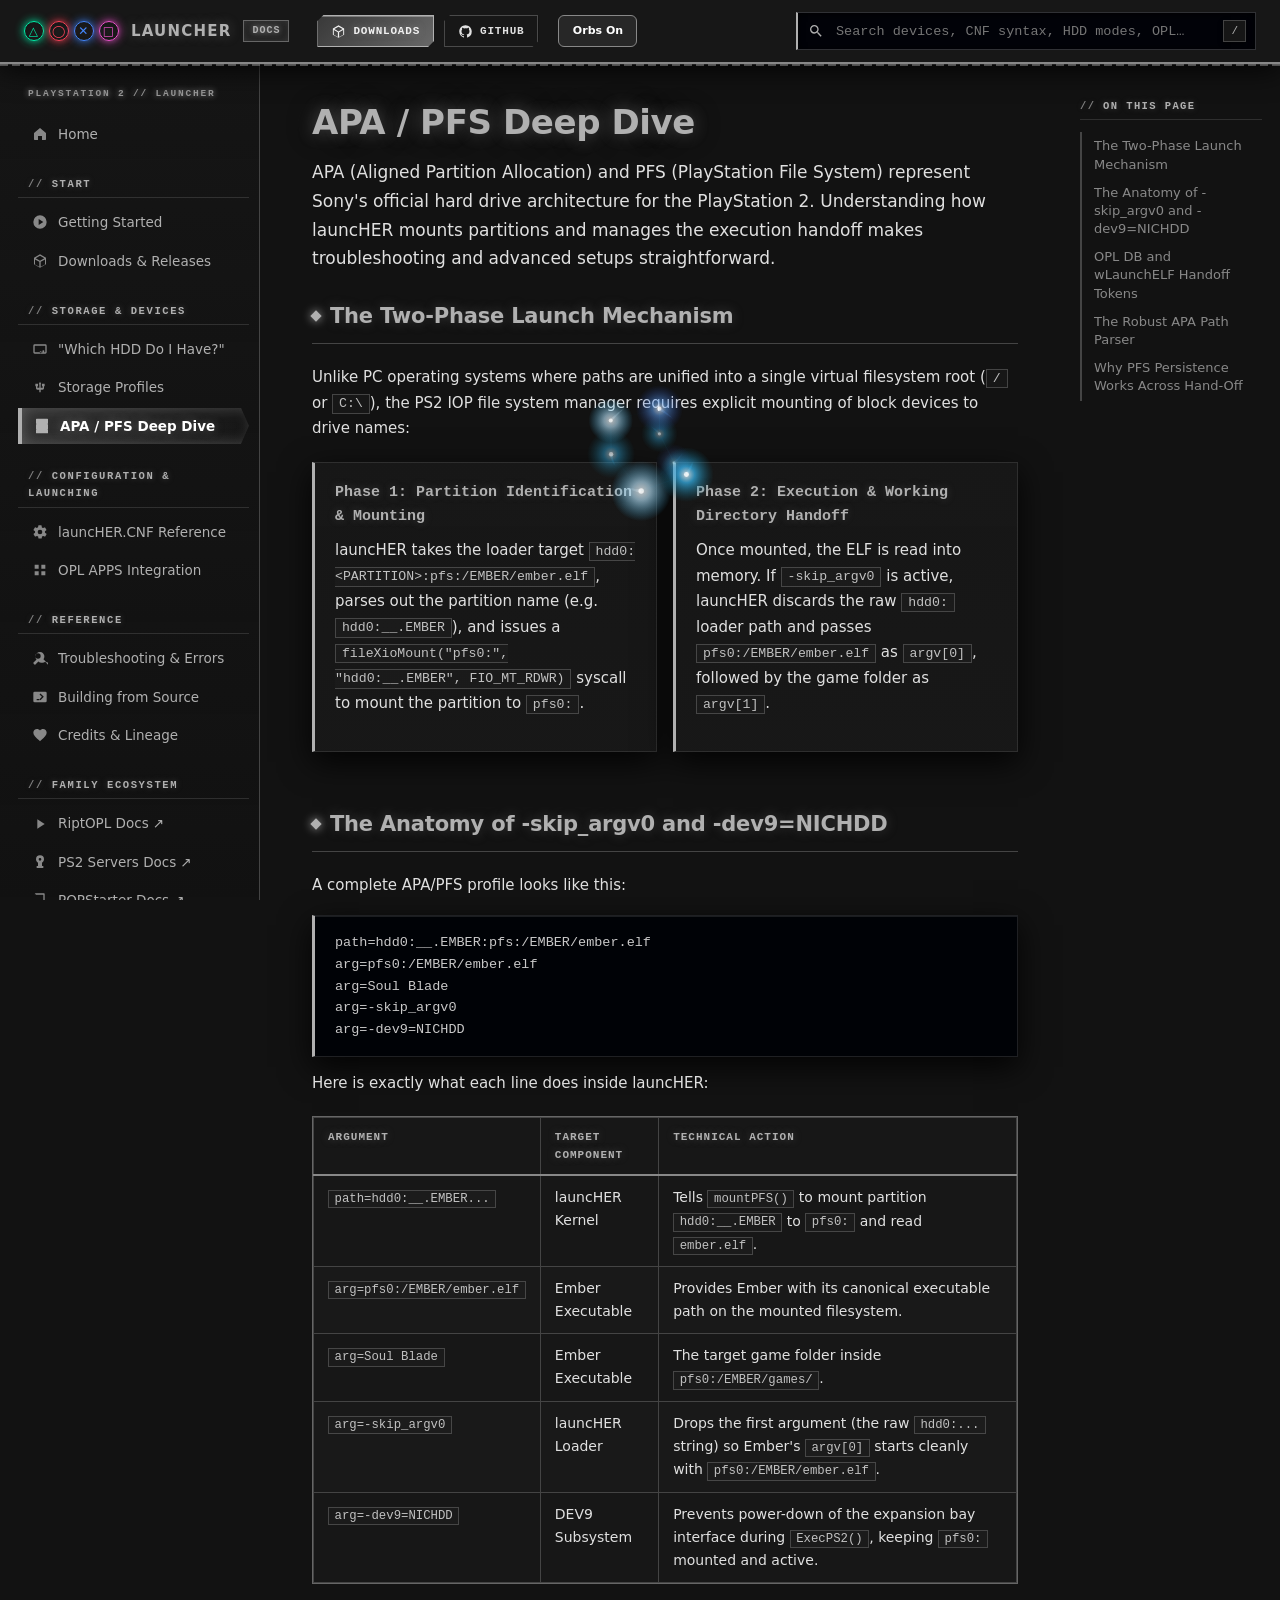
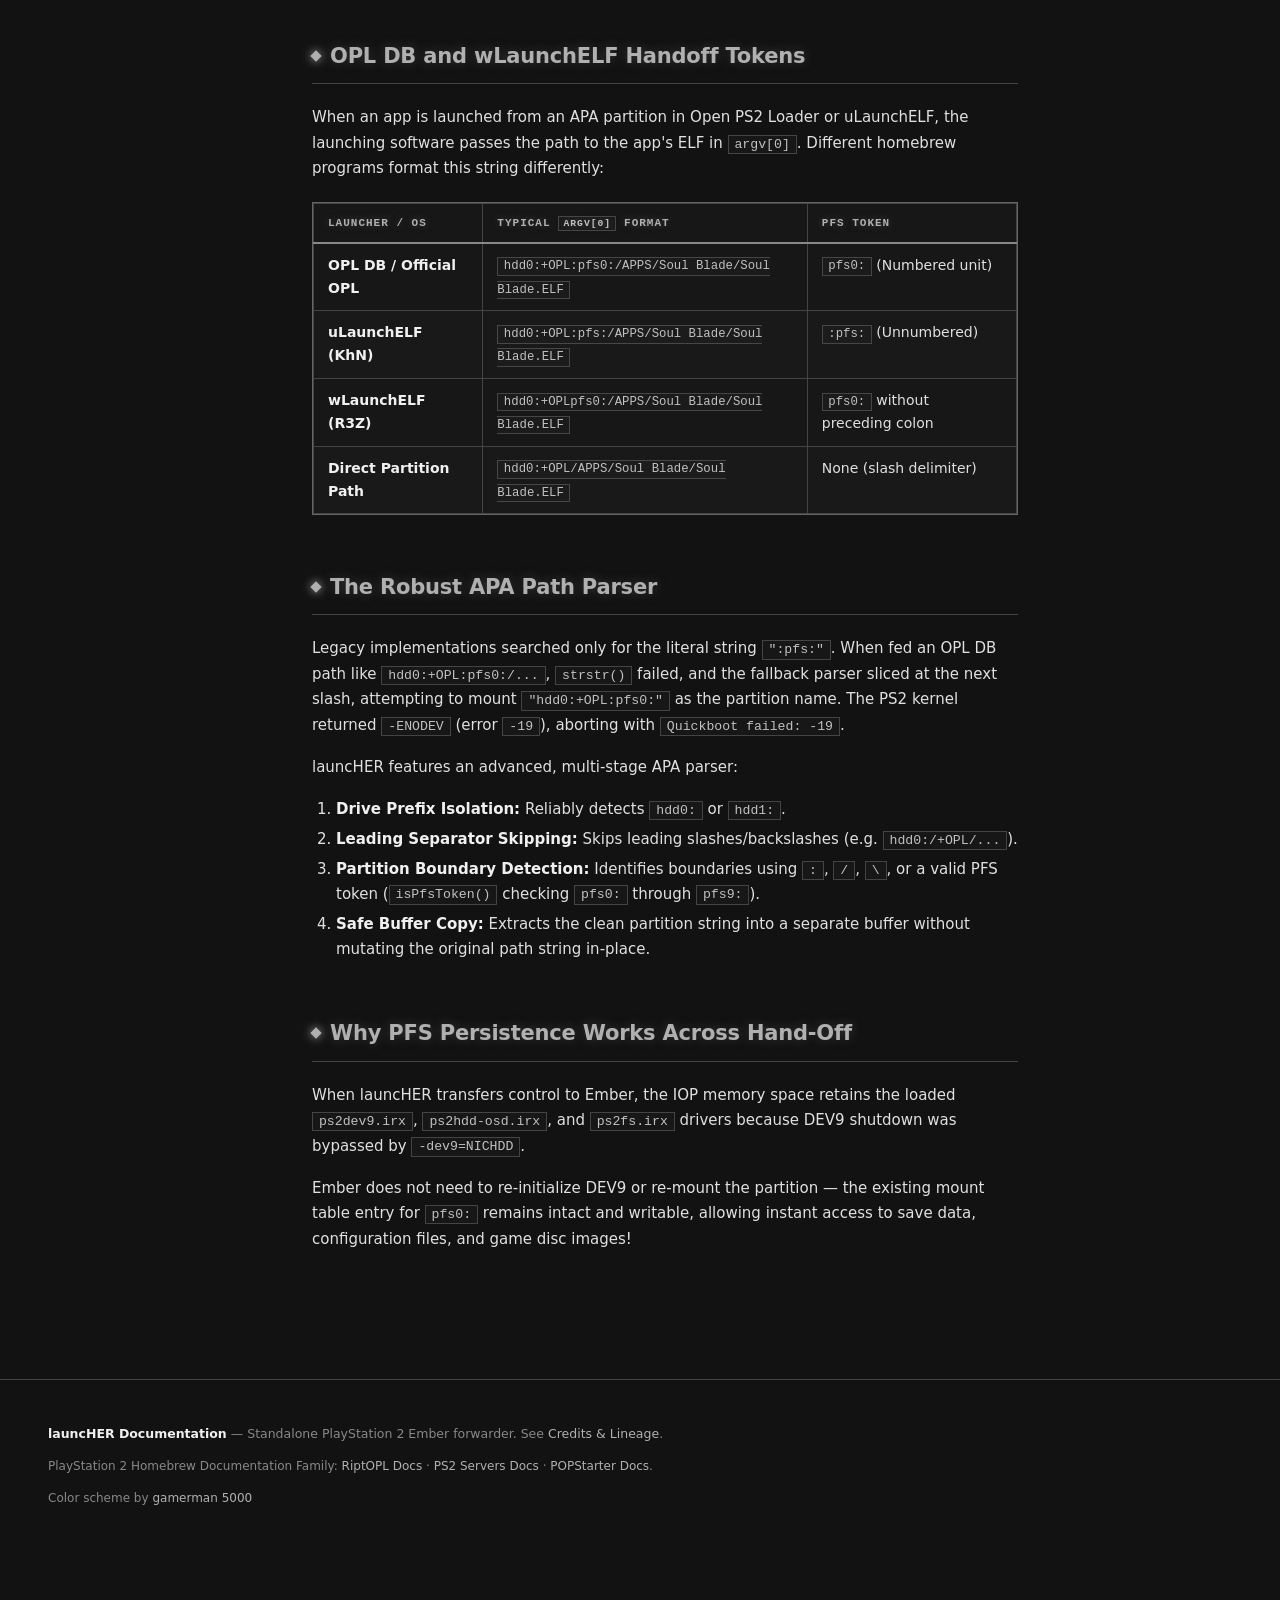
==== commit e82c08d6: "Point project-links notes to the generator scripts The hidden notes named helper scripts that were n" ====
--- a/docs/apa-pfs.html
+++ b/docs/apa-pfs.html
@@ -6,7 +6,7 @@
 <link rel="icon" type="image/png" href="assets/favicon.png">
 <meta property="og:site_name" content="launcHER Docs">
 <meta property="og:type" content="website">
-<link rel="stylesheet" href="assets/style.css?v=20261114-neutral">
+<link rel="stylesheet" href="assets/style.css">
 </head><body data-base="">
 <header class="topbar">
   <button class="menu-btn" aria-label="Menu">☰</button>
@@ -205,5 +205,5 @@
   <a href="https://nathanneurotic.github.io/PS2-Servers/">PS2 Servers Docs</a> &middot;
   <a href="https://nathanneurotic.github.io/POPSLoader/">POPStarter Docs</a>.</p>
 </footer>
-<script src="assets/app.js?v=20261114-neutral"></script>
+<script src="assets/app.js"></script>
 </body></html>
--- a/docs/assets/style.css
+++ b/docs/assets/style.css
@@ -871,12 +871,12 @@
 .hero-banner {
   display: block;
   width: 100%;
-  max-width: 420px;
+  max-width: 360px;
   height: auto;
   margin: 0 0 18px;
-  /* transparent logo: a glow instead of a framed card */
-  border: none;
-  filter: drop-shadow(0 8px 18px rgba(31, 31, 31, 0.85)) drop-shadow(0 0 16px rgba(136, 136, 136, 0.35));
+  border-radius: 0;
+  border: 1px solid rgba(136, 136, 136, 0.45);
+  box-shadow: 0 12px 32px rgba(0, 0, 0, 0.9), 0 0 24px rgba(90, 90, 90, 0.25);
 }
 .hero h1 {
   font-size: 44px;
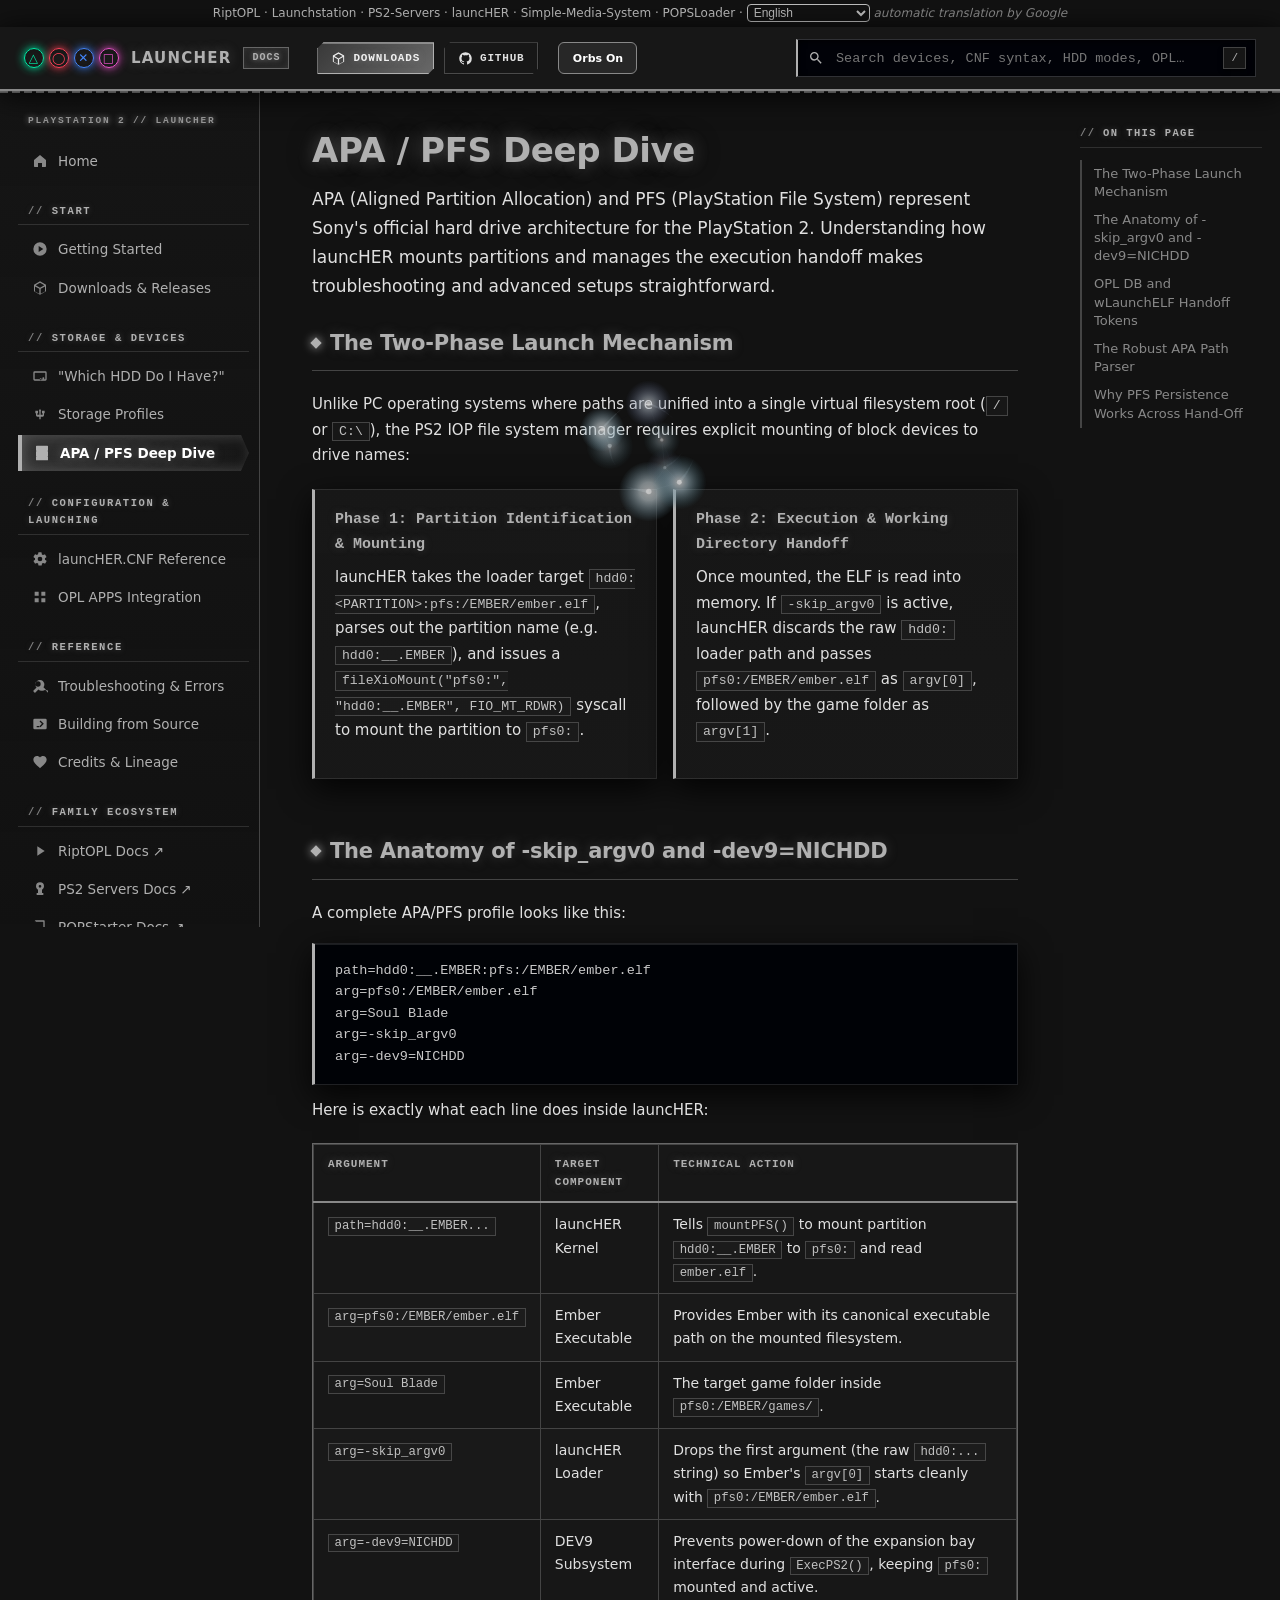
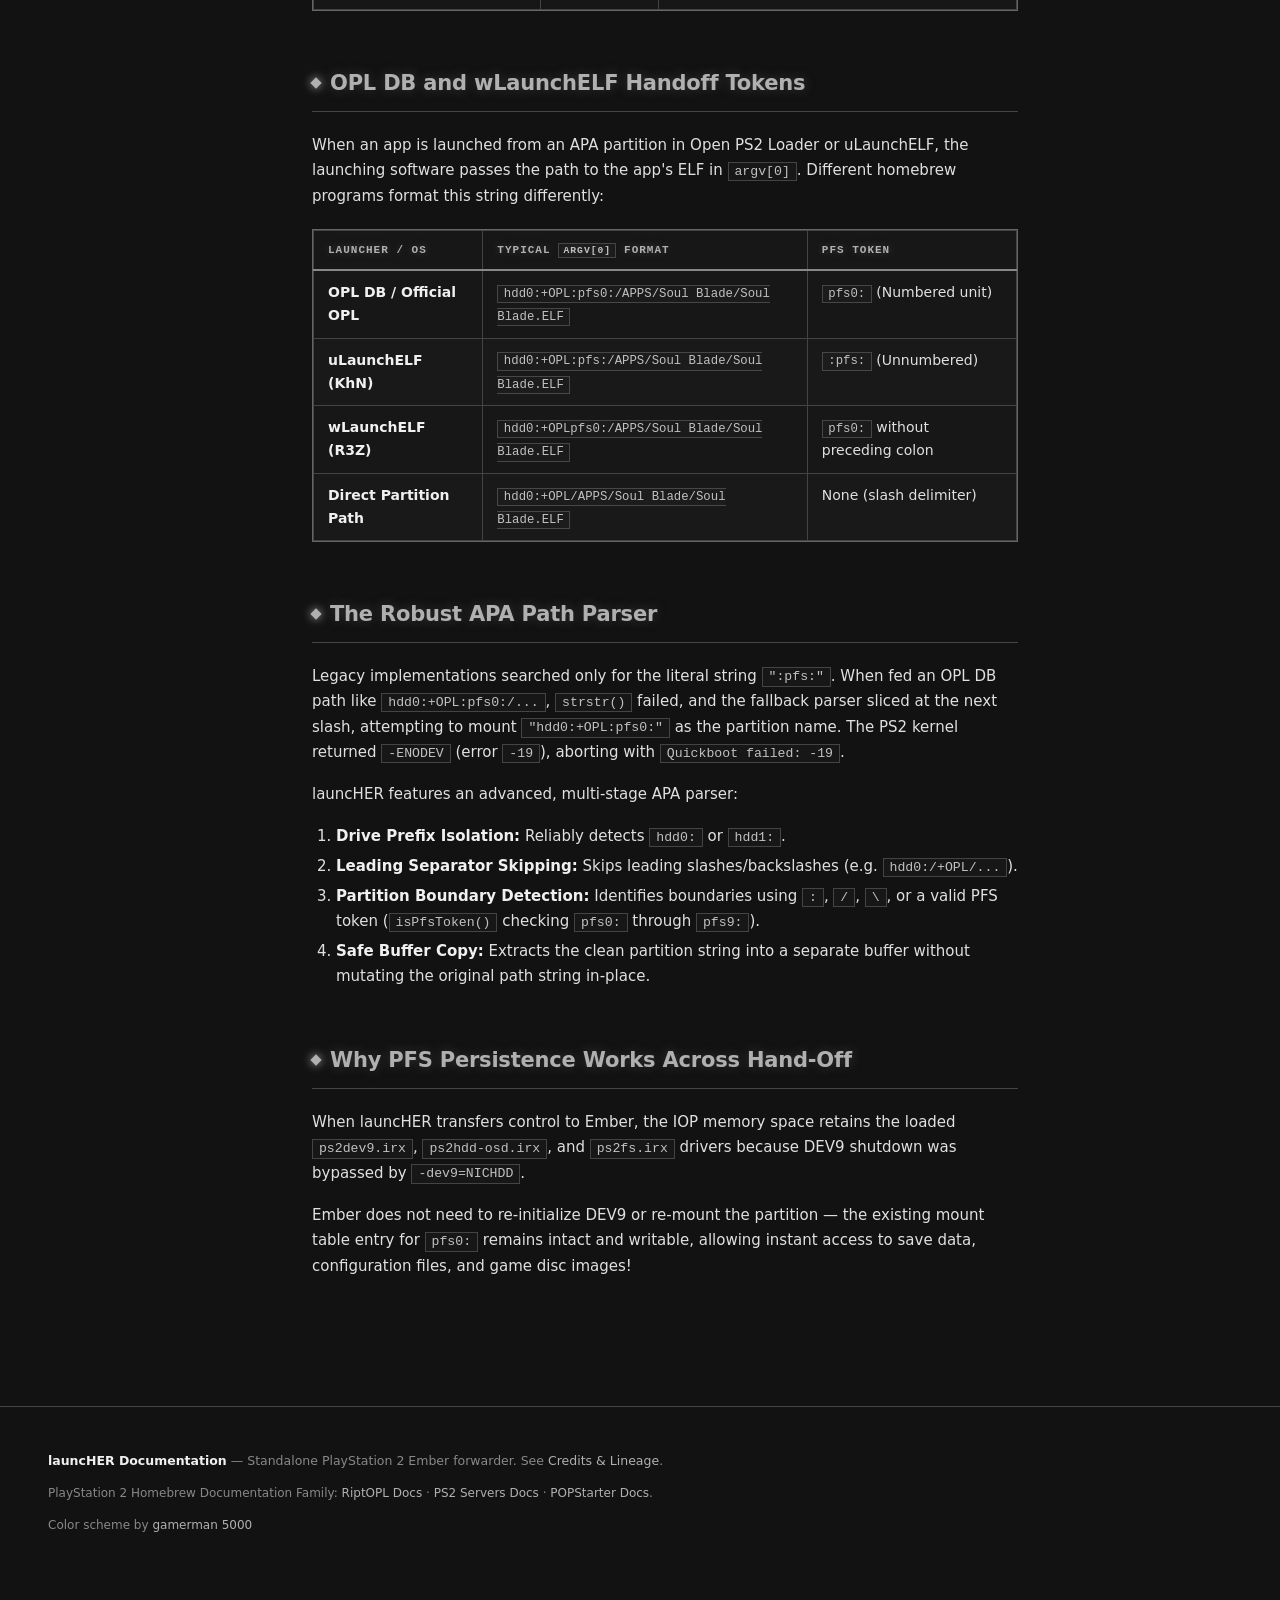
==== commit 8ae15967: "Point project-links notes to the generator scripts The hidden notes named helper scripts that were n" ====
--- a/docs/apa-pfs.html
+++ b/docs/apa-pfs.html
@@ -6,7 +6,7 @@
 <link rel="icon" type="image/png" href="assets/favicon.png">
 <meta property="og:site_name" content="launcHER Docs">
 <meta property="og:type" content="website">
-<link rel="stylesheet" href="assets/style.css">
+<link rel="stylesheet" href="assets/style.css?v=20261114-neutral">
 </head><body data-base="">
 <header class="topbar">
   <button class="menu-btn" aria-label="Menu">☰</button>
@@ -205,5 +205,5 @@
   <a href="https://nathanneurotic.github.io/PS2-Servers/">PS2 Servers Docs</a> &middot;
   <a href="https://nathanneurotic.github.io/POPSLoader/">POPStarter Docs</a>.</p>
 </footer>
-<script src="assets/app.js"></script>
+<script src="assets/app.js?v=20261114-neutral"></script>
 </body></html>
--- a/docs/assets/style.css
+++ b/docs/assets/style.css
@@ -871,12 +871,12 @@
 .hero-banner {
   display: block;
   width: 100%;
-  max-width: 360px;
+  max-width: 420px;
   height: auto;
   margin: 0 0 18px;
-  border-radius: 0;
-  border: 1px solid rgba(136, 136, 136, 0.45);
-  box-shadow: 0 12px 32px rgba(0, 0, 0, 0.9), 0 0 24px rgba(90, 90, 90, 0.25);
+  /* transparent logo: a glow instead of a framed card */
+  border: none;
+  filter: drop-shadow(0 8px 18px rgba(31, 31, 31, 0.85)) drop-shadow(0 0 16px rgba(136, 136, 136, 0.35));
 }
 .hero h1 {
   font-size: 44px;
